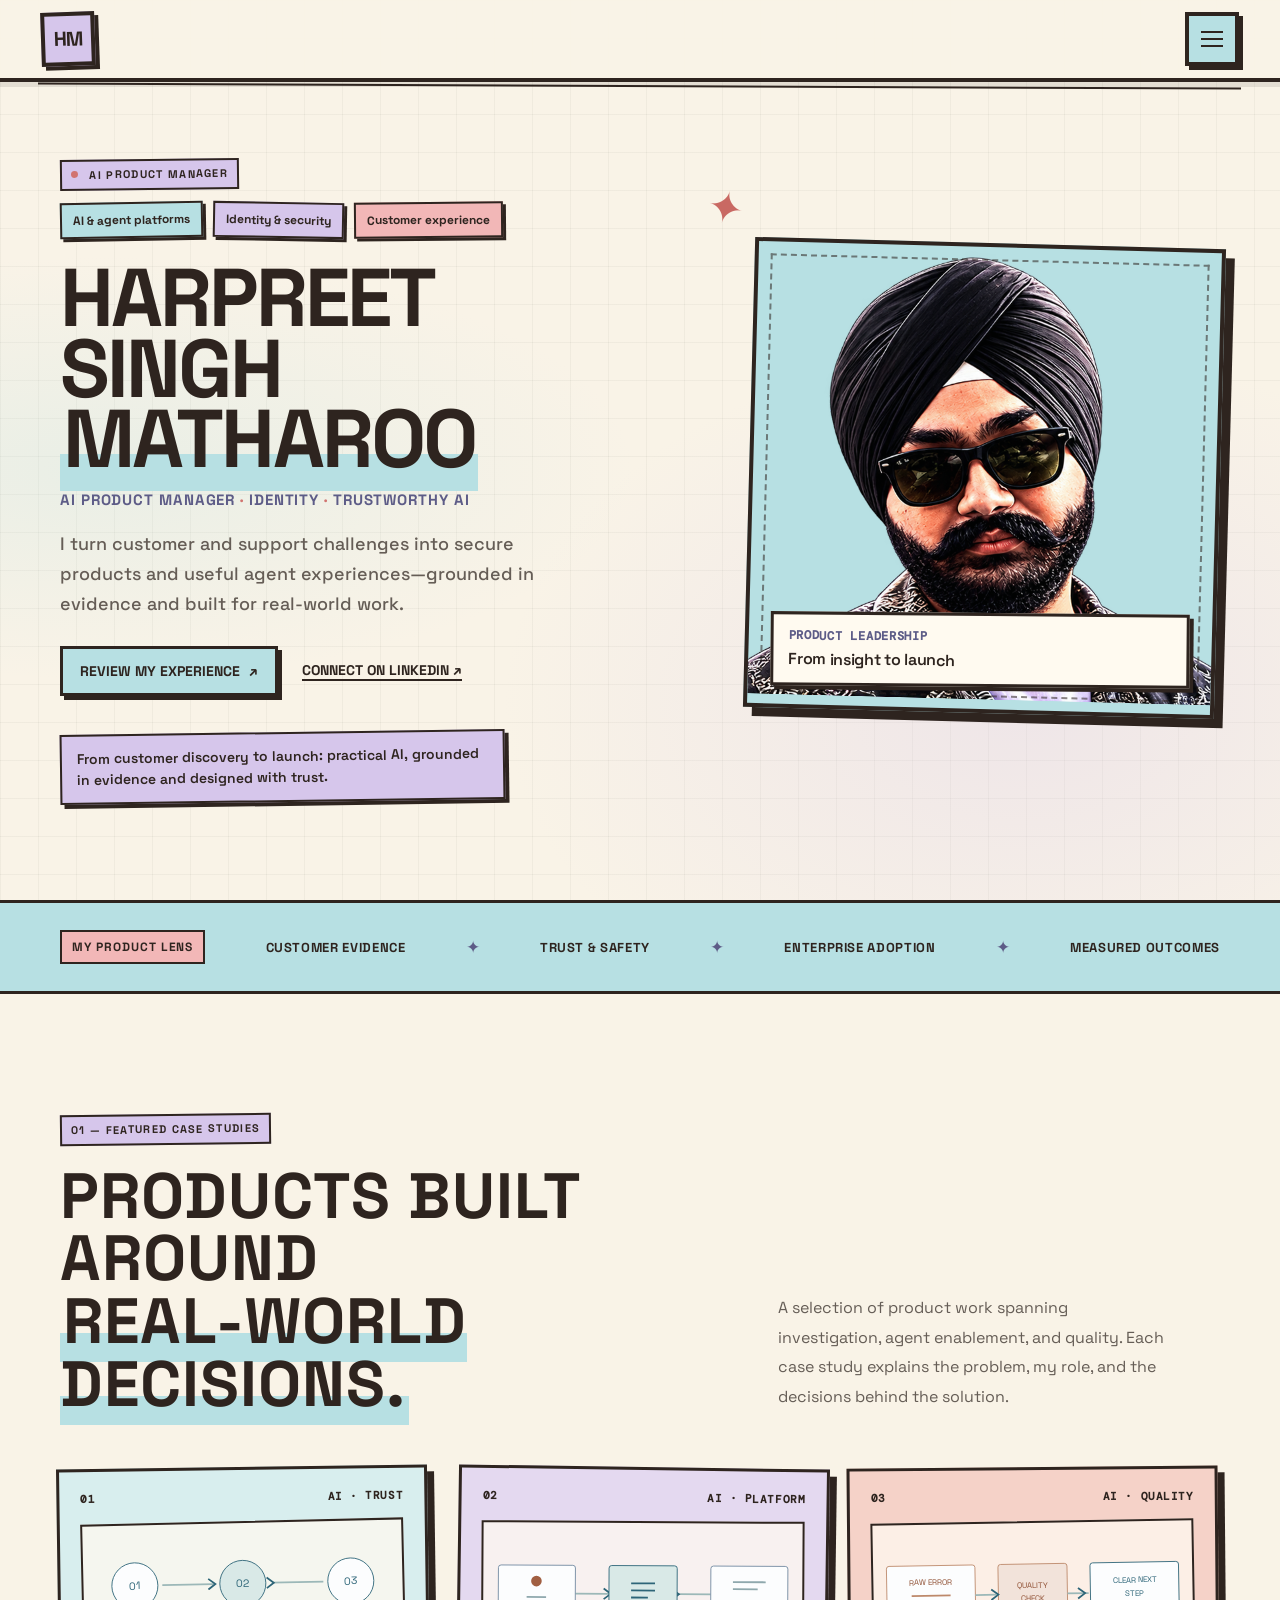
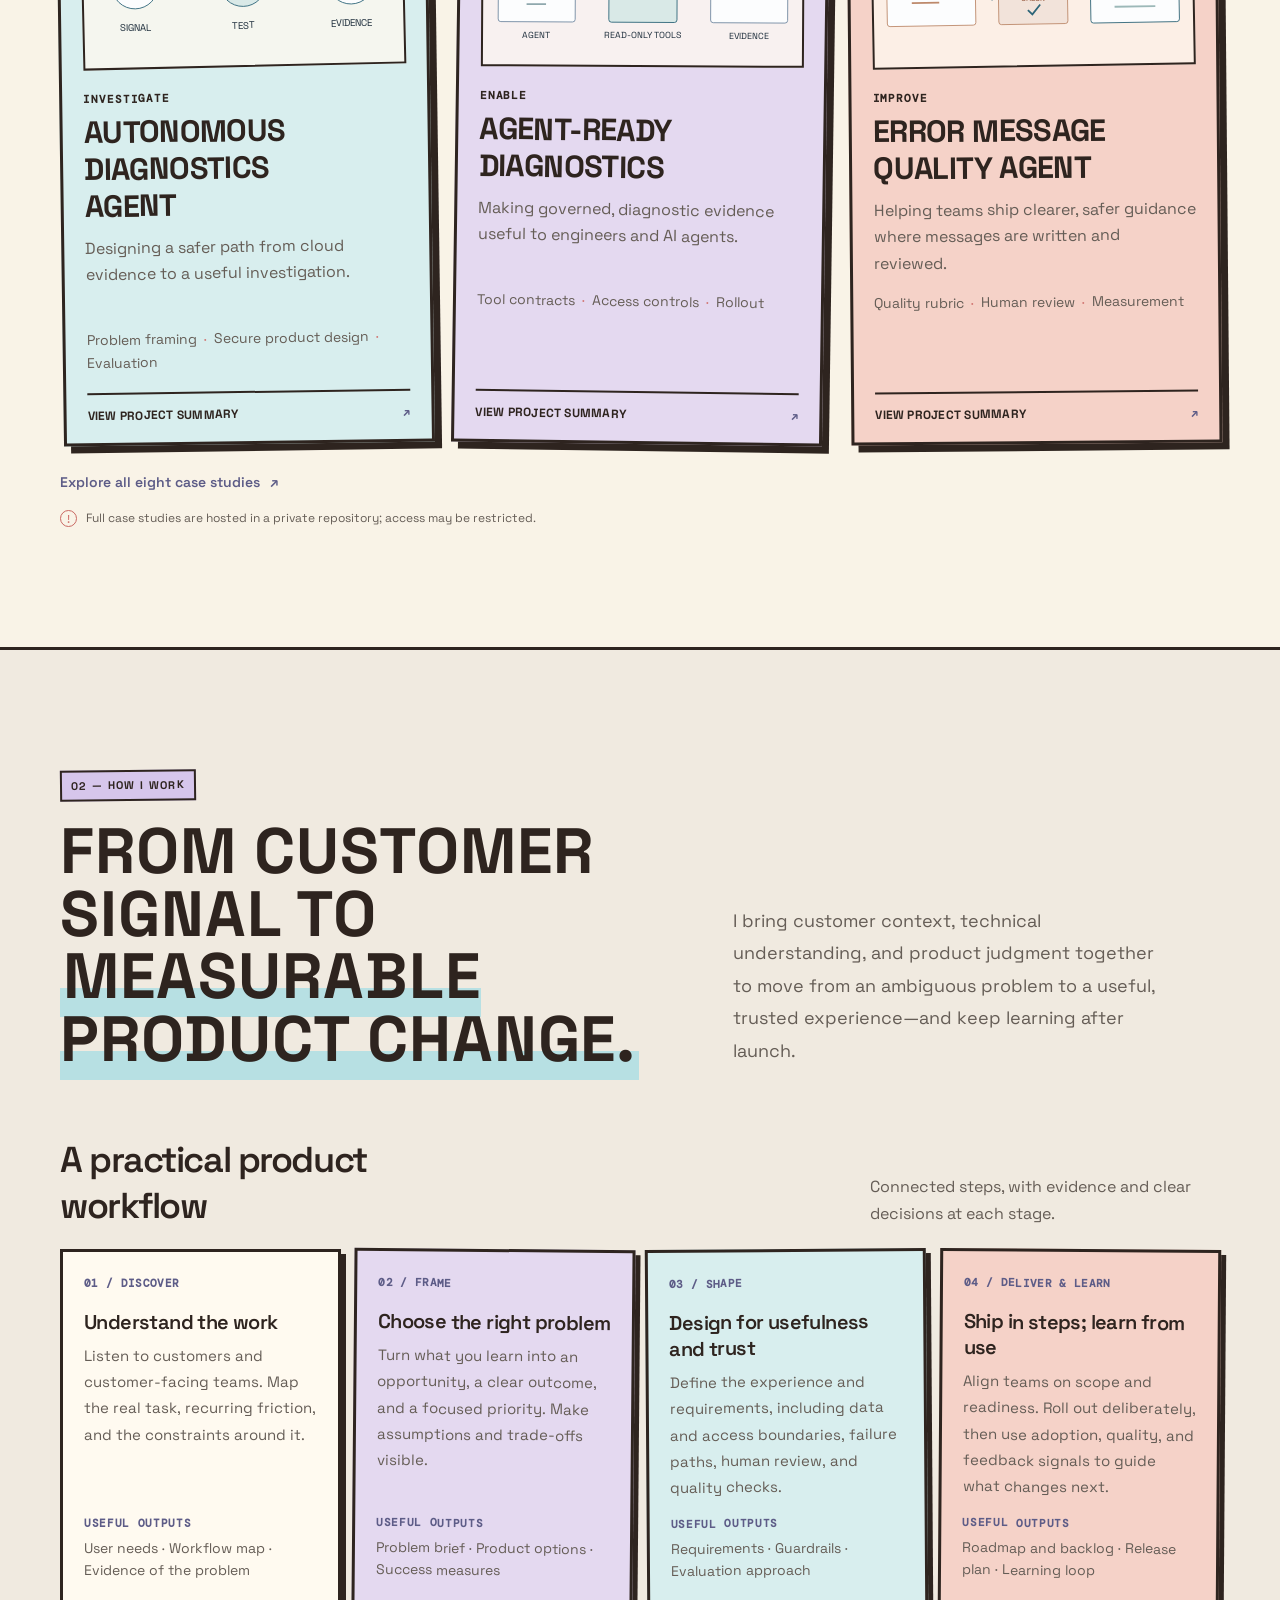
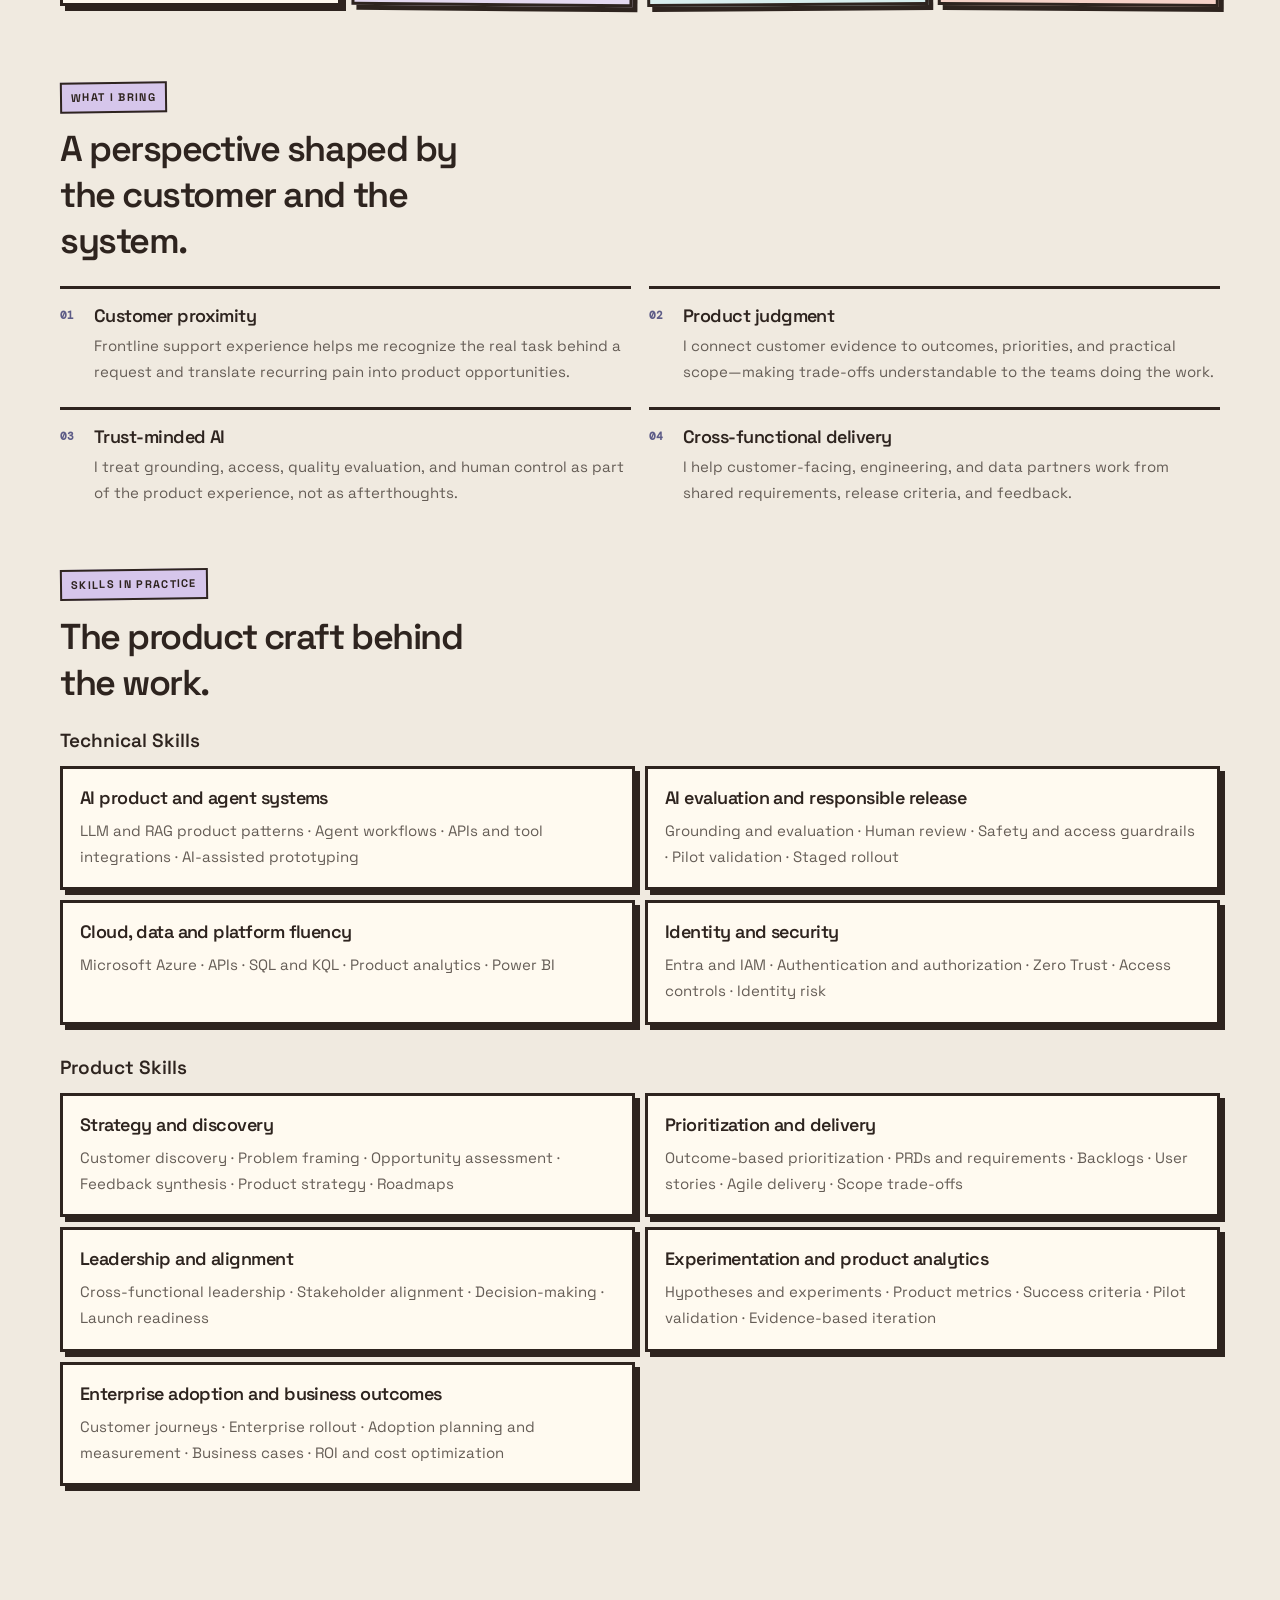
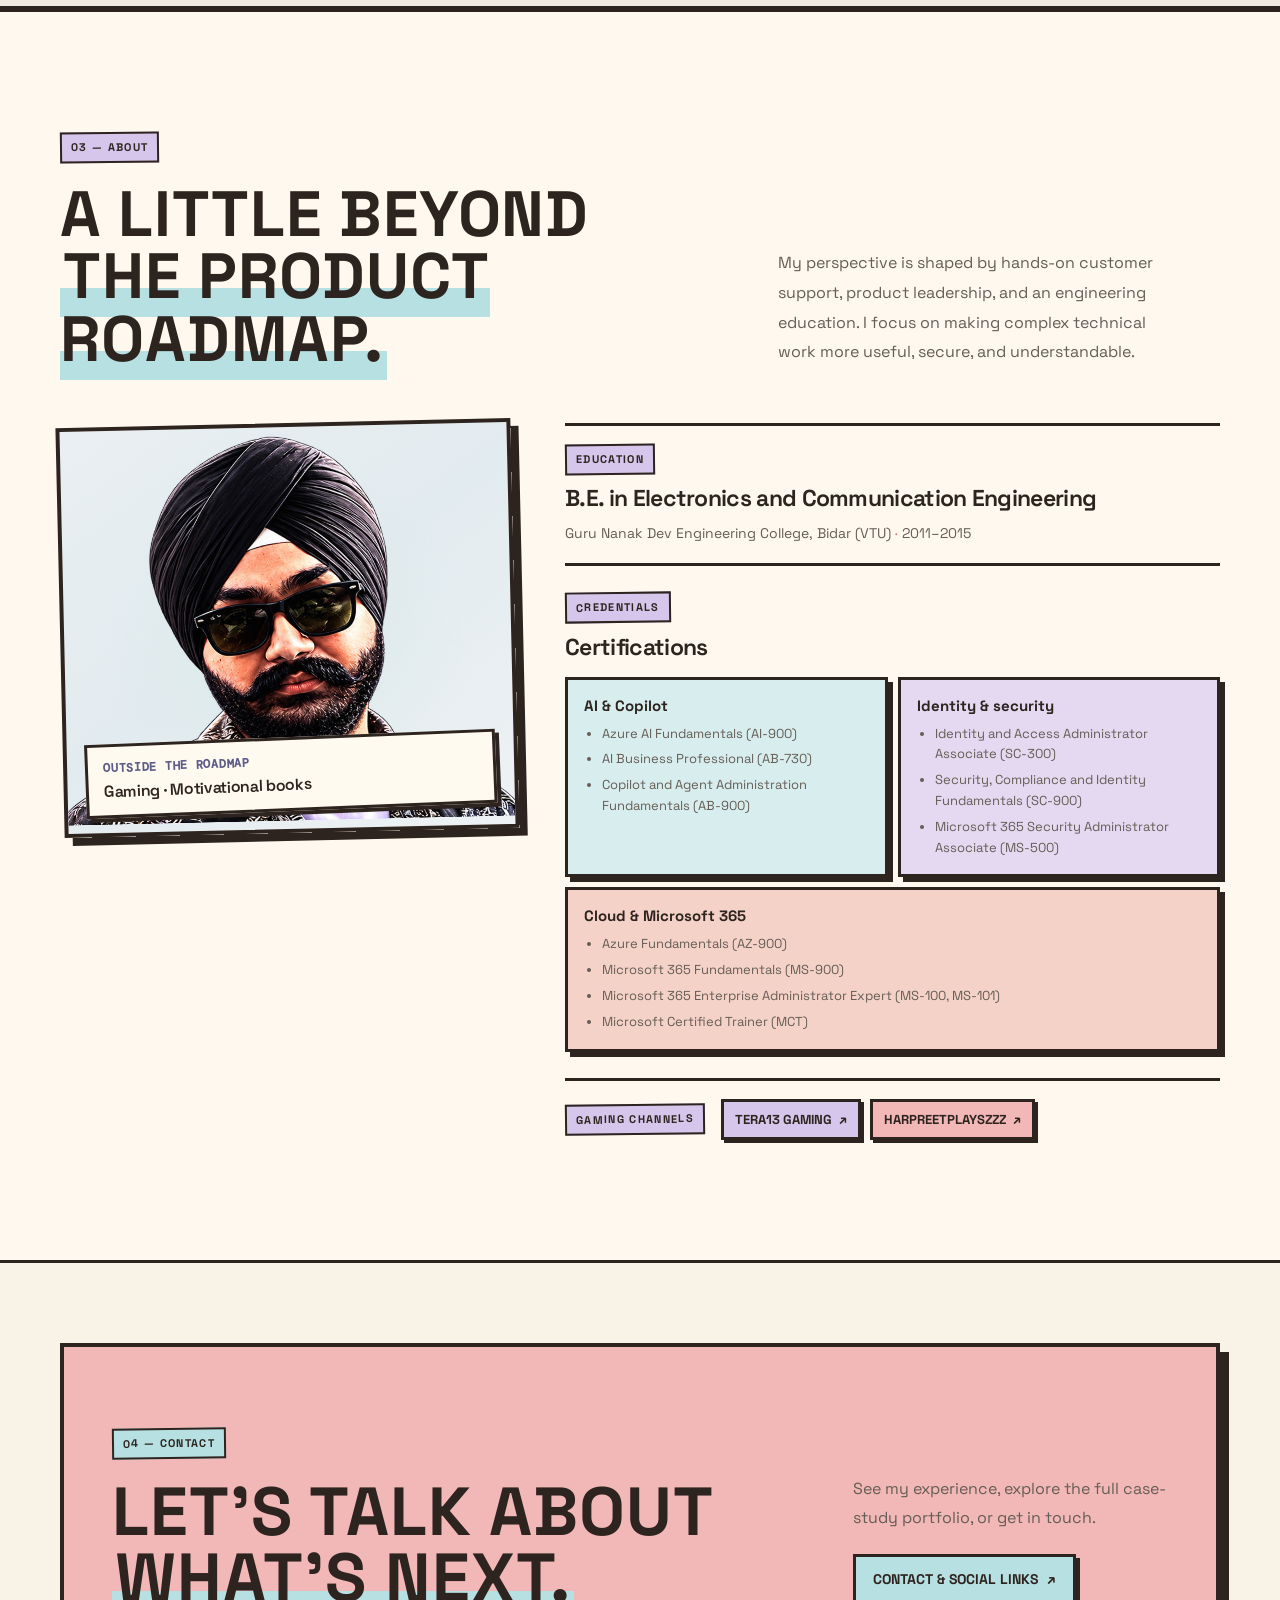
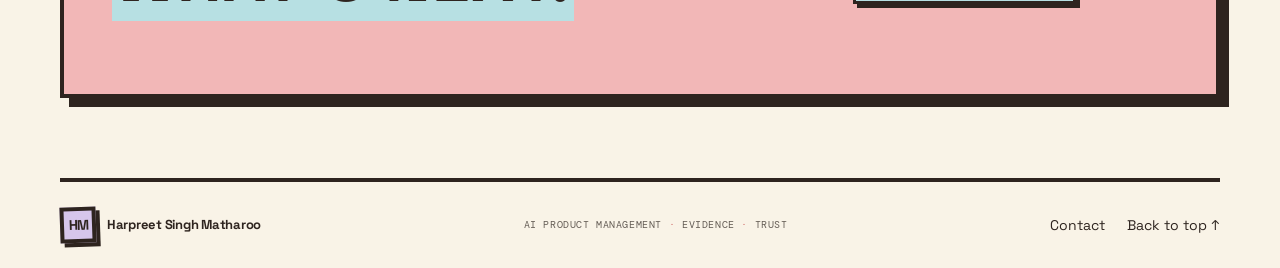
==== index.html @ 692ffd93 "Refresh portfolio theme to match reference Co-authored-by: Copilot <223556219+Copilot@users.noreply." ====
<!doctype html>
<html lang="en">
  <head>
    <meta charset="utf-8">
    <meta name="viewport" content="width=device-width, initial-scale=1">
    <meta
      name="description"
      content="Harpreet Singh Matharoo is an AI Product Manager focused on customer experience, cloud support, identity, and secure AI products."
    >
    <meta name="theme-color" content="#f9f3e7">
    <title>Harpreet Singh Matharoo — AI Product Manager</title>
    <link rel="stylesheet" href="styles.css">
  </head>
  <body>
    <a class="skip-link" href="#main">Skip to content</a>

    <header class="site-header">
      <a class="wordmark" href="index.html" aria-label="Harpreet Singh Matharoo, home">
        <span class="wordmark-mark" aria-hidden="true">HM</span>
        <span>Harpreet Singh Matharoo</span>
      </a>
      <nav class="site-nav" aria-label="Main navigation">
        <details class="nav-menu">
          <summary aria-label="Toggle main navigation">
            <span class="menu-icon" aria-hidden="true"><span></span><span></span><span></span></span>
          </summary>
          <div class="nav-panel">
            <a href="index.html" aria-current="page">Home</a>
            <a href="#about">About</a>
            <a href="experience.html">Experience</a>
            <a href="case-studies.html">Case studies</a>
            <a href="contact.html">Contact</a>
          </div>
        </details>
      </nav>
    </header>

    <main id="main">
      <section class="hero page-wrap" id="top" aria-labelledby="hero-title">
        <div class="hero-copy">
          <p class="eyebrow"><span class="status-dot" aria-hidden="true"></span> AI PRODUCT MANAGER</p>
          <div class="hero-badges" aria-label="Product focus">
            <span>AI &amp; agent platforms</span>
            <span>Identity &amp; security</span>
            <span>Customer experience</span>
          </div>
          <h1 id="hero-title"><span>Harpreet</span><span>Singh</span><em>Matharoo</em></h1>
          <p class="hero-role">AI Product Manager <span>·</span> Identity <span>·</span> Trustworthy AI</p>
          <p class="hero-summary">
            I turn customer and support challenges into secure products and useful
            agent experiences—grounded in evidence and built for real-world work.
          </p>
          <div class="hero-actions">
            <a class="button button-dark" href="experience.html">Review my experience <span aria-hidden="true">↗</span></a>
            <a
              class="text-link"
              href="https://www.linkedin.com/in/harpreetsmatharoo/"
              target="_blank"
              rel="noopener noreferrer"
            >Connect on LinkedIn <span aria-hidden="true">↗</span></a>
          </div>
          <div class="hero-note">
            <span class="note-rule" aria-hidden="true"></span>
            <p>From customer discovery to launch: practical AI, grounded in evidence and designed with trust.</p>
          </div>
        </div>

        <div class="hero-portrait">
          <img src="assets/harpreet-portrait.png" alt="Illustrated portrait of Harpreet Singh Matharoo">
          <div class="portrait-caption">
            <span>PRODUCT LEADERSHIP</span>
            <strong>From insight to launch</strong>
          </div>
        </div>
      </section>

      <section class="signal-strip" aria-label="Professional focus">
        <div class="page-wrap signal-inner">
          <span>MY PRODUCT LENS</span>
          <p>Customer evidence</p>
          <i aria-hidden="true"></i>
          <p>Trust &amp; safety</p>
          <i aria-hidden="true"></i>
          <p>Enterprise adoption</p>
          <i aria-hidden="true"></i>
          <p>Measured outcomes</p>
        </div>
      </section>

      <section class="work-section page-wrap section-pad" id="work" aria-labelledby="work-title">
        <div class="section-heading">
          <div>
            <p class="eyebrow">01 — FEATURED CASE STUDIES</p>
            <h2 id="work-title">Products built around<br><em>real-world decisions.</em></h2>
          </div>
          <p class="section-intro">
            A selection of product work spanning investigation, agent enablement,
            and quality. Each case study explains the problem, my role, and the
            decisions behind the solution.
          </p>
        </div>

        <div class="work-grid">
          <article class="work-card card-teal">
            <div class="card-topline"><span>01</span><span>AI · TRUST</span></div>
            <div class="card-graphic" aria-hidden="true">
              <svg class="case-diagram" viewBox="0 0 360 138" focusable="false">
                <path d="M89 57H147M213 57H271" fill="none" stroke="#9cb8b8" stroke-width="2"></path>
                <path d="m141 51 8 6-8 6m66-12 8 6-8 6" fill="none" stroke="#2d6578" stroke-width="2"></path>
                <circle cx="58" cy="57" r="26" fill="#fcfdfe" stroke="#2d6578"></circle>
                <circle cx="180" cy="57" r="26" fill="#d9e9e7" stroke="#2d6578"></circle>
                <circle cx="302" cy="57" r="26" fill="#fcfdfe" stroke="#2d6578"></circle>
                <text x="58" y="61" fill="#2d6578" font-size="12" text-anchor="middle">01</text>
                <text x="180" y="61" fill="#2d6578" font-size="12" text-anchor="middle">02</text>
                <text x="302" y="61" fill="#2d6578" font-size="12" text-anchor="middle">03</text>
                <text x="58" y="108" fill="#1d2d3b" font-size="11" text-anchor="middle">SIGNAL</text>
                <text x="180" y="108" fill="#1d2d3b" font-size="11" text-anchor="middle">TEST</text>
                <text x="302" y="108" fill="#1d2d3b" font-size="11" text-anchor="middle">EVIDENCE</text>
              </svg>
            </div>
            <p class="card-kicker">INVESTIGATE</p>
            <h3>Autonomous Diagnostics Agent</h3>
            <p class="card-description">Designing a safer path from cloud evidence to a useful investigation.</p>
            <p class="card-meta">Problem framing <b>·</b> Secure product design <b>·</b> Evaluation</p>
            <a class="card-foot" href="case-studies.html#autonomous-diagnostics-agent">View project summary <span aria-hidden="true">↗</span></a>
          </article>

          <article class="work-card card-blue">
            <div class="card-topline"><span>02</span><span>AI · PLATFORM</span></div>
            <div class="card-graphic" aria-hidden="true">
              <svg class="case-diagram" viewBox="0 0 360 138" focusable="false">
                <path d="M104 69h38m77 0h38" fill="none" stroke="#9cb8b8" stroke-width="2"></path>
                <path d="m136 63 8 6-8 6m77-12 8 6-8 6" fill="none" stroke="#2d6578" stroke-width="2"></path>
                <rect x="17" y="37" width="87" height="64" rx="3" fill="#fcfdfe" stroke="#7189a1"></rect>
                <rect x="142" y="37" width="77" height="64" rx="3" fill="#d9e9e7" stroke="#2d6578"></rect>
                <rect x="257" y="37" width="87" height="64" rx="3" fill="#fcfdfe" stroke="#7189a1"></rect>
                <circle cx="60" cy="55" r="6" fill="#a15f42"></circle>
                <path d="M49 73h22m-22 8h22" stroke="#8fa8ad" stroke-width="2"></path>
                <path d="M167 57h27m-27 8h27m-27 8h19" stroke="#2d6578" stroke-width="2"></path>
                <path d="M282 55h37m-37 8h28" stroke="#8fa8ad" stroke-width="2"></path>
                <text x="60" y="119" fill="#1d2d3b" font-size="10" text-anchor="middle">AGENT</text>
                <text x="180" y="119" fill="#1d2d3b" font-size="10" text-anchor="middle">READ-ONLY TOOLS</text>
                <text x="300" y="119" fill="#1d2d3b" font-size="10" text-anchor="middle">EVIDENCE</text>
              </svg>
            </div>
            <p class="card-kicker">ENABLE</p>
            <h3>Agent-Ready Diagnostics</h3>
            <p class="card-description">Making governed, diagnostic evidence useful to engineers and AI agents.</p>
            <p class="card-meta">Tool contracts <b>·</b> Access controls <b>·</b> Rollout</p>
            <a class="card-foot" href="case-studies.html#agent-ready-diagnostics">View project summary <span aria-hidden="true">↗</span></a>
          </article>

          <article class="work-card card-coral">
            <div class="card-topline"><span>03</span><span>AI · QUALITY</span></div>
            <div class="card-graphic" aria-hidden="true">
              <svg class="case-diagram" viewBox="0 0 360 138" focusable="false">
                <rect x="15" y="35" width="100" height="68" rx="3" fill="#fcfdfe" stroke="#bd896b"></rect>
                <rect x="141" y="35" width="78" height="68" rx="3" fill="#f2e3da" stroke="#bd896b"></rect>
                <rect x="245" y="35" width="100" height="68" rx="3" fill="#fcfdfe" stroke="#2d6578"></rect>
                <path d="M115 69h24m80 0h24" fill="none" stroke="#9cb8b8" stroke-width="2"></path>
                <path d="m133 63 8 6-8 6m98-12 8 6-8 6" fill="none" stroke="#2d6578" stroke-width="2"></path>
                <text x="65" y="57" fill="#905135" font-size="9" text-anchor="middle">RAW ERROR</text>
                <path d="M43 69h44m-44 8h31" stroke="#bd896b" stroke-width="2"></path>
                <text x="180" y="62" fill="#905135" font-size="9" text-anchor="middle">QUALITY</text>
                <text x="180" y="77" fill="#905135" font-size="9" text-anchor="middle">CHECK</text>
                <path d="m174 87 5 5 9-11" fill="none" stroke="#2d6578" stroke-width="2"></path>
                <text x="295" y="58" fill="#2d6578" font-size="9" text-anchor="middle">CLEAR NEXT</text>
                <text x="295" y="73" fill="#2d6578" font-size="9" text-anchor="middle">STEP</text>
                <path d="M272 85h46" stroke="#9cb8b8" stroke-width="2"></path>
              </svg>
            </div>
            <p class="card-kicker">IMPROVE</p>
            <h3>Error Message Quality Agent</h3>
            <p class="card-description">Helping teams ship clearer, safer guidance where messages are written and reviewed.</p>
            <p class="card-meta">Quality rubric <b>·</b> Human review <b>·</b> Measurement</p>
            <a class="card-foot" href="case-studies.html#error-message-quality-agent">View project summary <span aria-hidden="true">↗</span></a>
          </article>
        </div>
        <a
          class="all-work-link"
          href="case-studies.html"
        >Explore all eight case studies <span aria-hidden="true">↗</span></a>
        <p class="draft-note"><span aria-hidden="true">!</span> Full case studies are hosted in a private repository; access may be restricted.</p>
      </section>

      <section class="approach-section" id="approach" aria-labelledby="approach-title">
        <div class="page-wrap approach-content section-pad">
          <div class="approach-intro">
            <div class="approach-heading">
              <p class="eyebrow">02 — HOW I WORK</p>
              <h2 id="approach-title">From customer signal to <em>measurable product change.</em></h2>
            </div>
            <p class="approach-lede">
              I bring customer context, technical understanding, and product judgment together
              to move from an ambiguous problem to a useful, trusted experience—and keep
              learning after launch.
            </p>
          </div>

          <section class="workflow-block" aria-labelledby="workflow-title">
            <div class="approach-subhead">
              <h3 id="workflow-title">A practical product workflow</h3>
              <p>Connected steps, with evidence and clear decisions at each stage.</p>
            </div>
            <div class="workflow-grid">
              <article class="workflow-card">
                <span class="workflow-number">01 / DISCOVER</span>
                <h4>Understand the work</h4>
                <p>Listen to customers and customer-facing teams. Map the real task, recurring friction, and the constraints around it.</p>
                <p class="workflow-output"><strong>Useful outputs</strong> User needs · Workflow map · Evidence of the problem</p>
              </article>
              <article class="workflow-card">
                <span class="workflow-number">02 / FRAME</span>
                <h4>Choose the right problem</h4>
                <p>Turn what you learn into an opportunity, a clear outcome, and a focused priority. Make assumptions and trade-offs visible.</p>
                <p class="workflow-output"><strong>Useful outputs</strong> Problem brief · Product options · Success measures</p>
              </article>
              <article class="workflow-card">
                <span class="workflow-number">03 / SHAPE</span>
                <h4>Design for usefulness and trust</h4>
                <p>Define the experience and requirements, including data and access boundaries, failure paths, human review, and quality checks.</p>
                <p class="workflow-output"><strong>Useful outputs</strong> Requirements · Guardrails · Evaluation approach</p>
              </article>
              <article class="workflow-card">
                <span class="workflow-number">04 / DELIVER &amp; LEARN</span>
                <h4>Ship in steps; learn from use</h4>
                <p>Align teams on scope and readiness. Roll out deliberately, then use adoption, quality, and feedback signals to guide what changes next.</p>
                <p class="workflow-output"><strong>Useful outputs</strong> Roadmap and backlog · Release plan · Learning loop</p>
              </article>
            </div>
          </section>

          <div class="approach-details">
            <section class="bring-panel" aria-labelledby="bring-title">
              <div class="approach-subhead">
                <p class="eyebrow">WHAT I BRING</p>
                <h3 id="bring-title">A perspective shaped by the customer and the system.</h3>
              </div>
              <div class="bring-list">
                <article class="bring-item">
                  <span class="bring-mark" aria-hidden="true">01</span>
                  <div>
                    <h4>Customer proximity</h4>
                    <p>Frontline support experience helps me recognize the real task behind a request and translate recurring pain into product opportunities.</p>
                  </div>
                </article>
                <article class="bring-item">
                  <span class="bring-mark" aria-hidden="true">02</span>
                  <div>
                    <h4>Product judgment</h4>
                    <p>I connect customer evidence to outcomes, priorities, and practical scope—making trade-offs understandable to the teams doing the work.</p>
                  </div>
                </article>
                <article class="bring-item">
                  <span class="bring-mark" aria-hidden="true">03</span>
                  <div>
                    <h4>Trust-minded AI</h4>
                    <p>I treat grounding, access, quality evaluation, and human control as part of the product experience, not as afterthoughts.</p>
                  </div>
                </article>
                <article class="bring-item">
                  <span class="bring-mark" aria-hidden="true">04</span>
                  <div>
                    <h4>Cross-functional delivery</h4>
                    <p>I help customer-facing, engineering, and data partners work from shared requirements, release criteria, and feedback.</p>
                  </div>
                </article>
              </div>
            </section>

            <section class="skills-panel" aria-labelledby="skills-title">
              <div class="approach-subhead">
                <p class="eyebrow">SKILLS IN PRACTICE</p>
                <h3 id="skills-title">The product craft behind the work.</h3>
              </div>
              <section class="skills-category" aria-labelledby="technical-skills-title">
                <h4 class="skills-category-title" id="technical-skills-title">Technical Skills</h4>
                <div class="skills-grid">
                  <article class="skill-group">
                    <h5>AI product and agent systems</h5>
                    <p>LLM and RAG product patterns · Agent workflows · APIs and tool integrations · AI-assisted prototyping</p>
                  </article>
                  <article class="skill-group">
                    <h5>AI evaluation and responsible release</h5>
                    <p>Grounding and evaluation · Human review · Safety and access guardrails · Pilot validation · Staged rollout</p>
                  </article>
                  <article class="skill-group">
                    <h5>Cloud, data and platform fluency</h5>
                    <p>Microsoft Azure · APIs · SQL and KQL · Product analytics · Power BI</p>
                  </article>
                  <article class="skill-group">
                    <h5>Identity and security</h5>
                    <p>Entra and IAM · Authentication and authorization · Zero Trust · Access controls · Identity risk</p>
                  </article>
                </div>
              </section>
              <section class="skills-category" aria-labelledby="product-skills-title">
                <h4 class="skills-category-title" id="product-skills-title">Product Skills</h4>
                <div class="skills-grid">
                  <article class="skill-group">
                    <h5>Strategy and discovery</h5>
                    <p>Customer discovery · Problem framing · Opportunity assessment · Feedback synthesis · Product strategy · Roadmaps</p>
                  </article>
                  <article class="skill-group">
                    <h5>Prioritization and delivery</h5>
                    <p>Outcome-based prioritization · PRDs and requirements · Backlogs · User stories · Agile delivery · Scope trade-offs</p>
                  </article>
                  <article class="skill-group">
                    <h5>Leadership and alignment</h5>
                    <p>Cross-functional leadership · Stakeholder alignment · Decision-making · Launch readiness</p>
                  </article>
                  <article class="skill-group">
                    <h5>Experimentation and product analytics</h5>
                    <p>Hypotheses and experiments · Product metrics · Success criteria · Pilot validation · Evidence-based iteration</p>
                  </article>
                  <article class="skill-group">
                    <h5>Enterprise adoption and business outcomes</h5>
                    <p>Customer journeys · Enterprise rollout · Adoption planning and measurement · Business cases · ROI and cost optimization</p>
                  </article>
                </div>
              </section>
            </section>
          </div>
        </div>
      </section>

      <section class="about-section" id="about" aria-labelledby="about-title">
        <div class="page-wrap section-pad">
          <div class="section-heading">
            <div>
              <p class="eyebrow">03 — ABOUT</p>
              <h2 id="about-title">A little beyond<br><em>the product roadmap.</em></h2>
            </div>
            <p class="section-intro">
              My perspective is shaped by hands-on customer support, product leadership,
              and an engineering education. I focus on making complex technical work more
              useful, secure, and understandable.
            </p>
          </div>

          <div class="about-grid">
            <div class="about-portrait-frame">
              <img src="assets/harpreet-portrait.png" alt="Illustrated portrait of Harpreet Singh Matharoo">
              <div class="about-portrait-caption">
                <span>OUTSIDE THE ROADMAP</span>
                <strong>Gaming · Motivational books</strong>
              </div>
            </div>

            <div class="about-details">
              <section class="about-education" aria-labelledby="education-title">
                <p class="eyebrow">EDUCATION</p>
                <h3 id="education-title">B.E. in Electronics and Communication Engineering</h3>
                <p>Guru Nanak Dev Engineering College, Bidar (VTU) <span>·</span> 2011–2015</p>
              </section>

              <section class="about-certifications" aria-labelledby="certifications-title">
                <div class="about-subhead">
                  <p class="eyebrow">CREDENTIALS</p>
                  <h3 id="certifications-title">Certifications</h3>
                </div>
                <div class="credential-grid">
                  <div class="credential-group">
                    <h4>AI &amp; Copilot</h4>
                    <ul>
                      <li>Azure AI Fundamentals (AI-900)</li>
                      <li>AI Business Professional (AB-730)</li>
                      <li>Copilot and Agent Administration Fundamentals (AB-900)</li>
                    </ul>
                  </div>
                  <div class="credential-group">
                    <h4>Identity &amp; security</h4>
                    <ul>
                      <li>Identity and Access Administrator Associate (SC-300)</li>
                      <li>Security, Compliance and Identity Fundamentals (SC-900)</li>
                      <li>Microsoft 365 Security Administrator Associate (MS-500)</li>
                    </ul>
                  </div>
                  <div class="credential-group">
                    <h4>Cloud &amp; Microsoft 365</h4>
                    <ul>
                      <li>Azure Fundamentals (AZ-900)</li>
                      <li>Microsoft 365 Fundamentals (MS-900)</li>
                      <li>Microsoft 365 Enterprise Administrator Expert (MS-100, MS-101)</li>
                      <li>Microsoft Certified Trainer (MCT)</li>
                    </ul>
                  </div>
                </div>
              </section>

              <div class="about-channels">
                <p class="eyebrow">GAMING CHANNELS</p>
                <div>
                  <a href="https://www.youtube.com/@Tera13Gaming" target="_blank" rel="noopener noreferrer">Tera13 Gaming <span aria-hidden="true">↗</span></a>
                  <a href="https://www.youtube.com/@HarpreetPlayszZz" target="_blank" rel="noopener noreferrer">HarpreetPlayszZz <span aria-hidden="true">↗</span></a>
                </div>
              </div>
            </div>
          </div>
        </div>
      </section>

      <section class="contact-section page-wrap" id="contact" aria-labelledby="contact-title">
        <div>
          <p class="eyebrow">04 — CONTACT</p>
          <h2 id="contact-title">Let’s talk about<br><em>what’s next.</em></h2>
        </div>
        <div class="contact-action">
          <p>See my experience, explore the full case-study portfolio, or get in touch.</p>
          <a class="button button-light" href="contact.html">Contact &amp; social links <span aria-hidden="true">↗</span></a>
        </div>
      </section>
    </main>

    <footer class="site-footer page-wrap">
      <a class="wordmark footer-wordmark" href="index.html"><span class="wordmark-mark" aria-hidden="true">HM</span><span>Harpreet Singh Matharoo</span></a>
      <span>AI PRODUCT MANAGEMENT <b>·</b> EVIDENCE <b>·</b> TRUST</span>
      <div class="footer-links">
        <a href="contact.html">Contact</a>
        <a href="#top">Back to top ↑</a>
      </div>
    </footer>
  </body>
</html>
---- styles.css ----
@import url('https://fonts.googleapis.com/css2?family=DM+Mono:wght@400;500&family=DM+Sans:wght@400;500;600;700&family=Manrope:wght@400;500;600;700;800&family=Space+Grotesk:wght@400;500;600;700&display=swap');

:root {
  color-scheme: light;
  --paper: #f9f3e7;
  --surface: #fffaf0;
  --surface-soft: #efe8de;
  --ink: #2e241f;
  --muted: #655d56;
  --teal: #b7e0e3;
  --blue: #d6c6eb;
  --coral: #f2b7b7;
  --line: #c5b8a6;
  --line-soft: #e0d7ca;
  --line-strong: #2e241f;
  --accent: #5d5c87;
  --accent-strong: #2e241f;
  --accent-warm: #d17470;
  --accent-warm-soft: #f6d2c8;
  --teal-strong: #4e99a5;
  --blue-strong: #816ba6;
  --coral-strong: #c96963;
  --mono: "DM Mono", "Courier New", monospace;
  --sans: "Space Grotesk", "DM Sans", "Segoe UI", sans-serif;
  --display: "Space Grotesk", "Segoe UI", sans-serif;
}

* {
  box-sizing: border-box;
}

html {
  scroll-behavior: smooth;
}

body {
  margin: 0;
  background: var(--paper);
  color: var(--ink);
  font-family: var(--sans);
  -webkit-font-smoothing: antialiased;
}

a {
  color: inherit;
}

a:focus-visible {
  outline: 3px solid var(--accent-warm);
  outline-offset: 4px;
}

.page-wrap {
  width: min(1160px, calc(100% - 64px));
  margin-inline: auto;
}

.skip-link {
  position: absolute;
  z-index: 5;
  top: 12px;
  left: 12px;
  padding: 10px 14px;
  transform: translateY(-160%);
  background: var(--ink);
  color: white;
}

.skip-link:focus {
  transform: translateY(0);
}

.site-header {
  width: min(1320px, calc(100% - 64px));
  height: 82px;
  margin: 0 auto;
  display: flex;
  align-items: center;
  justify-content: space-between;
  border-bottom: 1px solid var(--line);
}

.wordmark {
  display: inline-flex;
  gap: 11px;
  align-items: center;
  color: var(--ink);
  font-size: 15px;
  font-weight: 700;
  text-decoration: none;
  letter-spacing: -0.02em;
}

.wordmark-mark {
  width: 31px;
  height: 31px;
  display: grid;
  place-items: center;
  border: 1px solid var(--ink);
  border-radius: 50%;
  font-family: var(--display);
  font-size: 12px;
  font-weight: 800;
  letter-spacing: -0.08em;
}

.site-nav {
  display: flex;
  align-items: center;
  gap: 34px;
}

.site-nav a,
.footer-links a {
  font-size: 14px;
  text-decoration: none;
}

.site-nav a:hover,
.footer-links a:hover,
.text-link:hover {
  color: var(--accent);
}

.site-nav a[aria-current="page"] {
  color: var(--accent);
  font-weight: 700;
}

.button span {
  padding-left: 9px;
}

.page-hero {
  min-height: 440px;
  display: grid;
  grid-template-columns: 1.3fr 0.7fr;
  align-items: end;
  gap: 56px;
  padding-top: 84px;
  padding-bottom: 68px;
}

.page-hero h1 {
  max-width: 720px;
  margin-bottom: 22px;
  font-size: clamp(58px, 5.8vw, 76px);
}

.page-lede {
  max-width: 620px;
  margin-bottom: 0;
  color: var(--muted);
  font-size: 18px;
  line-height: 1.8;
}

.page-actions {
  display: flex;
  flex-wrap: wrap;
  align-items: center;
  gap: 22px;
  margin-top: 28px;
}

.page-aside {
  max-width: 420px;
  justify-self: end;
  padding: 7px 0 4px 25px;
  border-left: 1px solid var(--line);
}

.page-aside .eyebrow {
  margin-bottom: 15px;
}

.page-aside p:not(.eyebrow) {
  margin-bottom: 13px;
  color: var(--muted);
  font-size: 14px;
  line-height: 1.75;
}

.page-aside p:last-child {
  margin-bottom: 0;
}

.page-aside p:not(.eyebrow) + p:not(.eyebrow) {
  padding-top: 12px;
  border-top: 1px solid var(--line-soft);
}

.hero {
  min-height: 625px;
  position: relative;
  display: grid;
  grid-template-columns: 1.1fr 0.9fr;
  align-items: center;
  gap: 35px;
  padding-top: 40px;
  padding-bottom: 75px;
}

.hero-copy {
  max-width: 610px;
  padding-top: 5px;
}

.eyebrow {
  margin: 0 0 23px;
  color: var(--accent);
  font-family: var(--mono);
  font-size: 15px;
  line-height: 1.5;
  letter-spacing: 0.04em;
}

.status-dot {
  width: 7px;
  height: 7px;
  display: inline-block;
  margin-right: 7px;
  border-radius: 50%;
  background: var(--accent-warm);
  vertical-align: 1px;
}

.hero-badges {
  display: flex;
  flex-wrap: wrap;
  gap: 8px;
  margin: -7px 0 23px;
}

.hero-badges span {
  padding: 7px 11px;
  border: 1px solid var(--line);
  border-radius: 999px;
  background: var(--surface);
  color: var(--accent-strong);
  font-size: 12px;
  font-weight: 600;
}

h1,
h2,
h3,
p {
  margin-top: 0;
}

h1,
h2 {
  font-family: var(--display);
  font-weight: 700;
  letter-spacing: -0.045em;
}

h1 {
  max-width: 600px;
  margin-bottom: 23px;
  font-size: clamp(64px, 5.8vw, 76px);
  line-height: 0.98;
}

h1 em,
h2 em {
  color: var(--accent);
  font-family: Georgia, "Times New Roman", serif;
  font-weight: 400;
}

.hero-summary {
  max-width: 475px;
  margin-bottom: 28px;
  color: var(--muted);
  font-size: 18px;
  line-height: 1.8;
}

.hero-actions {
  display: flex;
  flex-wrap: wrap;
  align-items: center;
  gap: 24px;
}

.button {
  min-height: 45px;
  display: inline-flex;
  align-items: center;
  justify-content: center;
  padding: 0 17px;
  border-radius: 3px;
  font-size: 14px;
  font-weight: 600;
  text-decoration: none;
  transition: transform 160ms ease, background 160ms ease;
}

.button:hover {
  transform: translateY(-2px);
}

.button-dark {
  background: var(--ink);
  color: #fff;
}

.button-dark:hover {
  background: var(--accent-strong);
}

.text-link {
  font-size: 14px;
  font-weight: 600;
  text-decoration: none;
}

.hero-note {
  max-width: 415px;
  display: flex;
  gap: 13px;
  align-items: flex-start;
  margin-top: 67px;
}

.note-rule {
  width: 25px;
  height: 1px;
  flex: 0 0 auto;
  margin-top: 9px;
  background: var(--accent-warm);
}

.hero-note p {
  margin: 0;
  color: var(--muted);
  font-family: Georgia, "Times New Roman", serif;
  font-size: 16px;
  font-style: italic;
  line-height: 1.65;
}

.hero-portrait {
  min-height: 430px;
  position: relative;
  overflow: hidden;
  isolation: isolate;
  border: 1px solid var(--line);
  border-radius: 50% 50% 4px 4px;
  background:
    radial-gradient(ellipse at 50% 55%, rgba(217, 233, 231, 0.72), rgba(243, 246, 248, 0) 58%),
    linear-gradient(145deg, #e9eff2, #e2ebef 48%, #eef2f4);
}

.hero-portrait::before {
  position: absolute;
  z-index: 1;
  inset: 18px;
  border: 1px solid rgba(29, 45, 59, 0.12);
  border-radius: 50% 50% 2px 2px;
  content: "";
  pointer-events: none;
}

.hero-portrait img {
  width: 100%;
  height: 100%;
  position: absolute;
  inset: 0;
  object-fit: cover;
  object-position: center;
}

.portrait-caption,
.about-portrait-caption {
  position: absolute;
  z-index: 2;
  right: 22px;
  bottom: 22px;
  left: 22px;
  display: grid;
  gap: 5px;
  padding: 13px 15px;
  border: 1px solid rgba(29, 45, 59, 0.12);
  border-radius: 3px;
  background: rgba(252, 253, 254, 0.94);
}

.portrait-caption span,
.about-portrait-caption span {
  color: var(--muted);
  font-family: var(--mono);
  font-size: 12px;
  letter-spacing: 0.06em;
}

.portrait-caption strong,
.about-portrait-caption strong {
  color: var(--ink);
  font-family: var(--display);
  font-size: 17px;
  font-weight: 600;
  letter-spacing: -0.02em;
}

.signal-strip {
  border-block: 1px solid var(--line);
  background: rgba(226, 234, 238, 0.65);
}

.signal-inner {
  min-height: 82px;
  display: flex;
  align-items: center;
  justify-content: space-between;
  gap: 18px;
}

.signal-inner > span {
  color: var(--accent);
  font-family: var(--mono);
  font-size: 12px;
  letter-spacing: 0.08em;
}

.signal-inner p {
  margin: 0;
  color: var(--muted);
  font-size: 15px;
  font-weight: 500;
}

.signal-inner i {
  width: 4px;
  height: 4px;
  border-radius: 50%;
  background: var(--accent-warm);
}

.experience-section {
  background: var(--surface);
}

.experience-heading {
  margin-bottom: 42px;
}

.experience-list {
  border-top: 1px solid var(--line);
}

.experience-item {
  display: grid;
  grid-template-columns: 150px 1fr;
  gap: 35px;
  padding: 28px 0;
  border-bottom: 1px solid var(--line);
}

.experience-date {
  margin: 4px 0 0;
  color: var(--accent);
  font-family: var(--mono);
  font-size: 11px;
  line-height: 1.6;
  letter-spacing: 0.04em;
}

.experience-company {
  margin-bottom: 8px;
  color: var(--muted);
  font-family: var(--mono);
  font-size: 11px;
  line-height: 1.6;
  letter-spacing: 0.06em;
}

.experience-detail h3 {
  margin-bottom: 8px;
  font-family: var(--display);
  font-size: 26px;
  font-weight: 600;
  letter-spacing: -0.04em;
}

.experience-detail > p:last-of-type {
  max-width: 700px;
  margin-bottom: 0;
  color: var(--muted);
  font-size: 16px;
  line-height: 1.75;
}

.experience-tags {
  display: flex;
  flex-wrap: wrap;
  gap: 8px;
  margin-top: 15px;
}

.experience-tags span {
  padding: 6px 10px;
  border: 1px solid var(--line);
  border-radius: 999px;
  color: var(--muted);
  font-size: 12px;
}

.experience-resume,
.all-work-link,
.contact-resume {
  display: inline-flex;
  align-items: center;
  gap: 10px;
  color: var(--accent);
  font-size: 14px;
  font-weight: 600;
  text-decoration: none;
}

.experience-resume {
  margin-top: 24px;
}

.experience-resume:hover,
.all-work-link:hover,
.contact-resume:hover {
  color: var(--accent-strong);
  text-decoration: underline;
  text-underline-offset: 4px;
}

.section-pad {
  padding-top: 112px;
  padding-bottom: 112px;
}

.section-heading {
  display: grid;
  grid-template-columns: 1.2fr 0.8fr;
  align-items: end;
  gap: 70px;
  margin-bottom: 52px;
}

.section-heading .eyebrow,
.approach-heading .eyebrow,
.contact-section .eyebrow {
  margin-bottom: 20px;
}

h2 {
  margin-bottom: 0;
  font-size: clamp(50px, 5.8vw, 74px);
  line-height: 1.07;
}

.section-intro {
  max-width: 390px;
  margin-bottom: 4px;
  color: var(--muted);
  font-size: 16px;
  line-height: 1.85;
}

.work-grid {
  display: grid;
  grid-template-columns: repeat(3, 1fr);
  gap: 17px;
}

.work-card {
  min-height: 490px;
  display: flex;
  flex-direction: column;
  padding: 20px 21px 19px;
  border: 1px solid rgba(29, 45, 59, 0.11);
  border-radius: 4px;
  transition: transform 180ms ease, box-shadow 180ms ease;
}

.work-card:hover {
  transform: translateY(-4px);
  box-shadow: 0 16px 35px rgba(29, 45, 59, 0.08);
}

.card-teal {
  border-top: 4px solid var(--teal-strong);
  background: #f0f6f5;
}

.card-blue {
  border-top: 4px solid var(--blue-strong);
  background: #f1f4f8;
}

.card-coral {
  border-top: 4px solid var(--coral-strong);
  background: #f8f2ed;
}

.card-topline {
  display: flex;
  justify-content: space-between;
  color: var(--muted);
  font-family: var(--mono);
  font-size: 11px;
  letter-spacing: 0.05em;
}

.card-graphic {
  height: 146px;
  position: relative;
  display: grid;
  place-items: center;
  margin: 17px 0 23px;
  overflow: hidden;
  border-radius: 2px;
  background: rgba(255, 255, 255, 0.42);
}

.case-diagram {
  display: block;
  width: 100%;
  height: 100%;
}

.card-kicker {
  margin-bottom: 9px;
  color: var(--accent);
  font-family: var(--mono);
  font-size: 11px;
  letter-spacing: 0.08em;
}

.work-card h3 {
  max-width: 270px;
  margin-bottom: 10px;
  font-family: var(--display);
  font-size: clamp(26px, 2.5vw, 32px);
  font-weight: 600;
  line-height: 1.2;
  letter-spacing: -0.045em;
}

.card-description {
  min-height: 78px;
  margin-bottom: 15px;
  color: var(--muted);
  font-size: 16px;
  line-height: 1.65;
}

.card-meta {
  margin-bottom: 17px;
  color: var(--muted);
  font-size: 14px;
  line-height: 1.7;
}

.card-meta b {
  padding-inline: 3px;
  color: var(--accent-warm);
  font-weight: 400;
}

.card-foot {
  display: flex;
  justify-content: space-between;
  margin-top: auto;
  padding-top: 13px;
  border-top: 1px solid rgba(29, 45, 59, 0.14);
  color: var(--muted);
  font-family: var(--mono);
  color: var(--accent-strong);
  font-size: 12px;
  letter-spacing: 0.02em;
  text-decoration: none;
  transition: color 160ms ease;
}

.card-foot:hover {
  color: var(--accent);
}

.card-foot span {
  color: var(--accent);
  font-size: 12px;
}

.draft-note {
  display: flex;
  gap: 9px;
  align-items: center;
  margin: 18px 0 0;
  color: var(--muted);
  font-size: 12px;
}

.draft-note span {
  width: 17px;
  height: 17px;
  display: grid;
  place-items: center;
  border: 1px solid var(--coral-strong);
  border-radius: 50%;
  color: var(--accent-warm);
  font-family: var(--mono);
  font-size: 12px;
}

.all-work-link {
  margin-top: 28px;
}

.study-grid {
  display: grid;
  grid-template-columns: repeat(2, minmax(0, 1fr));
  gap: 18px;
}

.study-card {
  min-height: 340px;
  display: flex;
  flex-direction: column;
  padding: 24px;
  border: 1px solid rgba(29, 45, 59, 0.11);
  border-radius: 4px;
  background: var(--surface);
}

.study-card .card-topline {
  margin-bottom: 27px;
}

.study-card .card-kicker {
  margin-bottom: 10px;
}

.study-card h2 {
  margin-bottom: 13px;
  font-family: var(--display);
  font-size: clamp(28px, 3vw, 38px);
  font-weight: 600;
  line-height: 1.18;
  letter-spacing: -0.045em;
}

.study-card > p:not(.card-kicker) {
  margin-bottom: 14px;
  color: var(--muted);
  font-size: 16px;
  line-height: 1.75;
}

.study-card .study-focus {
  margin-top: auto;
  color: var(--muted);
  font-size: 14px;
}

.study-focus b {
  padding-inline: 3px;
  color: var(--accent-warm);
  font-weight: 400;
}

.study-card .card-foot {
  margin-top: 0;
}

.contact-method-grid {
  display: grid;
  grid-template-columns: repeat(2, minmax(0, 1fr));
  gap: 16px;
}

.contact-card {
  min-height: 200px;
  display: flex;
  flex-direction: column;
  align-items: flex-start;
  padding: 25px;
  border: 1px solid var(--line);
  border-radius: 4px;
  background: var(--surface);
  text-decoration: none;
  transition: transform 160ms ease, border-color 160ms ease, box-shadow 160ms ease;
}

.contact-card:hover {
  transform: translateY(-3px);
  border-color: var(--line-strong);
  box-shadow: 0 14px 30px rgba(29, 45, 59, 0.06);
}

.contact-card-label {
  margin-bottom: 24px;
  color: var(--accent);
  font-family: var(--mono);
  font-size: 11px;
  letter-spacing: 0.07em;
}

.contact-card-title {
  margin-bottom: 16px;
  font-family: var(--display);
  font-size: clamp(22px, 2.5vw, 29px);
  font-weight: 600;
  letter-spacing: -0.04em;
  overflow-wrap: anywhere;
}

.contact-card-action {
  display: flex;
  gap: 8px;
  align-items: center;
  margin-top: auto;
  color: var(--muted);
  font-size: 13px;
}

.contact-card-action span {
  color: var(--accent);
}

.approach-section {
  background: var(--surface-soft);
}

.approach-content {
  display: block;
}

.approach-intro {
  display: grid;
  grid-template-columns: 1.1fr 0.9fr;
  align-items: end;
  gap: 78px;
  margin-bottom: 66px;
}

.approach-heading h2 {
  max-width: 650px;
  font-size: clamp(48px, 5vw, 66px);
}

.approach-lede {
  max-width: 440px;
  margin: 0 0 4px;
  color: var(--muted);
  font-size: 18px;
  line-height: 1.8;
}

.approach-subhead {
  display: flex;
  align-items: end;
  justify-content: space-between;
  gap: 28px;
  margin-bottom: 20px;
}

.approach-subhead h3 {
  max-width: 430px;
  margin: 0;
  font-family: var(--display);
  font-size: clamp(27px, 3vw, 36px);
  font-weight: 600;
  letter-spacing: -0.04em;
}

.approach-subhead > p:not(.eyebrow) {
  max-width: 350px;
  margin: 0 0 2px;
  color: var(--muted);
  font-size: 16px;
  line-height: 1.7;
}

.workflow-grid {
  display: grid;
  grid-template-columns: repeat(4, minmax(0, 1fr));
  gap: 12px;
}

.workflow-card {
  min-height: 325px;
  display: flex;
  flex-direction: column;
  padding: 24px 21px 21px;
  border: 1px solid var(--line);
  background: var(--surface);
}

.workflow-number,
.bring-mark {
  color: var(--accent);
  font-family: var(--mono);
  font-size: 11px;
  letter-spacing: 0.03em;
}

.workflow-card h4,
.bring-item h4,
.skill-group h5 {
  margin: 19px 0 8px;
  font-family: var(--display);
  font-size: 20px;
  font-weight: 600;
  letter-spacing: -0.03em;
}

.workflow-card > p:not(.workflow-output) {
  margin-bottom: 0;
  color: var(--muted);
  font-size: 15px;
  line-height: 1.75;
}

.workflow-output {
  margin: auto 0 0;
  padding-top: 15px;
  color: var(--muted);
  font-size: 14px;
  line-height: 1.6;
}

.workflow-output strong {
  display: block;
  margin-bottom: 4px;
  color: var(--accent);
  font-family: var(--mono);
  font-size: 11px;
  font-weight: 500;
  letter-spacing: 0.06em;
  text-transform: uppercase;
}

.approach-details {
  display: grid;
  grid-template-columns: 1fr;
  gap: 64px;
  margin-top: 76px;
}

.bring-panel .approach-subhead,
.skills-panel .approach-subhead {
  display: block;
  margin-bottom: 22px;
}

.bring-panel .eyebrow,
.skills-panel .eyebrow {
  margin-bottom: 14px;
}

.bring-list {
  display: grid;
  grid-template-columns: repeat(2, minmax(0, 1fr));
  gap: 23px 18px;
}

.bring-item {
  display: grid;
  grid-template-columns: 24px 1fr;
  gap: 10px;
  align-items: start;
  padding-top: 15px;
  border-top: 1px solid var(--line);
}

.bring-mark {
  padding-top: 4px;
}

.bring-item h4 {
  margin: 0 0 6px;
  font-size: 18px;
}

.bring-item p {
  margin: 0;
  color: var(--muted);
  font-size: 15px;
  line-height: 1.7;
}

.skills-grid {
  display: grid;
  grid-template-columns: repeat(2, minmax(0, 1fr));
  gap: 10px;
}

.skills-category + .skills-category {
  margin-top: 30px;
}

.skills-category-title {
  margin: 0 0 13px;
  color: var(--ink);
  font-family: var(--display);
  font-size: 19px;
  font-weight: 600;
}

.skill-group {
  padding: 17px;
  border: 1px solid var(--line);
  background: var(--surface);
}

.skill-group h5 {
  margin: 0 0 9px;
  font-size: 18px;
}

.skill-group p {
  margin: 0;
  color: var(--muted);
  font-size: 15px;
  line-height: 1.75;
}

.contact-section {
  min-height: 355px;
  display: flex;
  align-items: center;
  justify-content: space-between;
  gap: 55px;
  padding-block: 84px;
}

.contact-section h2 {
  font-size: clamp(48px, 5.5vw, 68px);
}

.contact-action {
  max-width: 315px;
  padding-top: 39px;
}

.contact-links {
  display: flex;
  flex-wrap: wrap;
  align-items: center;
  gap: 18px;
}

.about-section {
  background: var(--surface);
}

.about-grid {
  display: grid;
  grid-template-columns: minmax(0, 0.82fr) minmax(0, 1.18fr);
  align-items: start;
  gap: 50px;
}

.about-portrait-frame {
  min-height: 410px;
  position: relative;
  overflow: hidden;
  border: 1px solid var(--line);
  border-radius: 48% 48% 4px 4px;
  background:
    radial-gradient(ellipse at 50% 52%, rgba(217, 233, 231, 0.72), rgba(243, 246, 248, 0) 60%),
    linear-gradient(145deg, #e9eff2, #e2ebef 48%, #eef2f4);
}

.about-portrait-frame img {
  width: 100%;
  height: 100%;
  position: absolute;
  inset: 0;
  object-fit: cover;
  object-position: center;
}

.about-portrait-caption {
  right: 18px;
  bottom: 18px;
  left: 18px;
}

.about-details {
  display: grid;
  gap: 26px;
}

.about-education {
  padding-block: 18px;
  border-block: 1px solid var(--line);
}

.about-education .eyebrow,
.about-subhead .eyebrow,
.about-channels .eyebrow {
  margin-bottom: 10px;
}

.about-education h3,
.about-subhead h3 {
  margin: 0 0 8px;
  font-family: var(--display);
  font-size: 23px;
  font-weight: 650;
  letter-spacing: -0.03em;
  line-height: 1.3;
}

.about-education > p:last-child {
  margin: 0;
  color: var(--muted);
  font-size: 14px;
  line-height: 1.65;
}

.about-education > p:last-child span {
  color: var(--accent-warm);
}

.about-subhead {
  margin-bottom: 14px;
}

.credential-grid {
  display: grid;
  grid-template-columns: repeat(2, minmax(0, 1fr));
  gap: 10px;
}

.credential-group {
  padding: 16px;
  border: 1px solid var(--line);
  background: var(--paper);
}

.credential-group:last-child {
  grid-column: 1 / -1;
}

.credential-group h4 {
  margin: 0 0 9px;
  font-size: 15px;
}

.credential-group ul {
  margin: 0;
  padding-left: 18px;
  color: var(--muted);
  font-size: 13px;
  line-height: 1.6;
}

.credential-group li + li {
  margin-top: 5px;
}

.about-channels {
  display: grid;
  grid-template-columns: auto 1fr;
  align-items: center;
  gap: 16px;
  padding-top: 18px;
  border-top: 1px solid var(--line);
}

.about-channels .eyebrow {
  margin: 0;
}

.about-channels > div {
  display: flex;
  flex-wrap: wrap;
  gap: 9px;
}

.about-channels a {
  display: inline-flex;
  align-items: center;
  gap: 7px;
  padding: 9px 11px;
  border: 1px solid var(--line);
  background: var(--paper);
  font-size: 13px;
  font-weight: 600;
  text-decoration: none;
}

.about-channels a:hover {
  border-color: var(--accent);
  color: var(--accent);
}

.contact-action p {
  margin-bottom: 22px;
  color: var(--muted);
  font-size: 16px;
  line-height: 1.8;
}

.button-light {
  border: 1px solid var(--line-strong);
  color: var(--ink);
}

.button-light:hover {
  background: var(--surface-soft);
}

.site-footer {
  min-height: 76px;
  display: flex;
  align-items: center;
  justify-content: space-between;
  border-top: 1px solid var(--line);
}

.footer-links {
  display: flex;
  align-items: center;
  gap: 22px;
}

.footer-wordmark {
  font-size: 13px;
}

.site-footer > span {
  color: var(--muted);
  font-family: var(--mono);
  font-size: 10px;
  letter-spacing: 0.06em;
}

.site-footer > span b {
  color: var(--accent-warm);
  font-weight: 400;
}

html {
  scroll-padding-top: 96px;
}

#work,
#approach,
#about,
#contact,
.page-hero {
  scroll-margin-top: 100px;
}

body {
  background-color: var(--paper);
  background-image:
    radial-gradient(ellipse at 80% 78%, rgba(214, 198, 235, 0.3), transparent 36%),
    radial-gradient(ellipse at 8% 52%, rgba(183, 224, 227, 0.24), transparent 32%),
    linear-gradient(rgba(46, 36, 31, 0.045) 1px, transparent 1px),
    linear-gradient(90deg, rgba(46, 36, 31, 0.045) 1px, transparent 1px);
  background-size: 100% 100%, 100% 100%, 38px 38px, 38px 38px;
  background-attachment: fixed;
}

.site-header {
  width: 100%;
  height: 82px;
  position: sticky;
  z-index: 20;
  top: 0;
  margin: 0;
  padding-inline: clamp(20px, 3.2vw, 44px);
  border-bottom: 4px solid var(--ink);
  background: rgba(249, 243, 231, 0.97);
  box-shadow: 0 5px 0 rgba(46, 36, 31, 0.1);
}

.site-header::after {
  width: 94%;
  height: 2px;
  position: absolute;
  right: 3%;
  bottom: -9px;
  background: var(--ink);
  content: "";
  pointer-events: none;
  transform: rotate(0.25deg);
}

.site-header .wordmark > span:last-child {
  display: none;
}

.wordmark-mark {
  width: 54px;
  height: 54px;
  border: 4px solid var(--ink);
  border-radius: 0;
  background: var(--blue);
  box-shadow: 4px 4px 0 var(--ink);
  font-family: var(--display);
  font-size: 20px;
  letter-spacing: -0.08em;
  transform: rotate(-2deg);
}

.site-nav {
  width: auto;
  display: flex;
  justify-content: flex-end;
  gap: 0;
}

.nav-menu {
  position: relative;
}

.nav-menu summary {
  width: 54px;
  height: 54px;
  display: grid;
  place-items: center;
  border: 4px solid var(--ink);
  background: var(--teal);
  box-shadow: 4px 4px 0 var(--ink);
  cursor: pointer;
  list-style: none;
}

.nav-menu summary::-webkit-details-marker {
  display: none;
}

.menu-icon {
  display: grid;
  gap: 5px;
}

.menu-icon span {
  width: 22px;
  height: 2px;
  display: block;
  background: var(--ink);
  transition: transform 160ms ease, opacity 160ms ease;
}

.nav-menu[open] .menu-icon span:first-child {
  transform: translateY(7px) rotate(45deg);
}

.nav-menu[open] .menu-icon span:nth-child(2) {
  opacity: 0;
}

.nav-menu[open] .menu-icon span:last-child {
  transform: translateY(-7px) rotate(-45deg);
}

.nav-panel {
  min-width: 235px;
  position: absolute;
  z-index: 30;
  top: calc(100% + 11px);
  right: 0;
  display: grid;
  padding: 8px;
  border: 3px solid var(--ink);
  background: var(--surface);
  box-shadow: 6px 6px 0 var(--ink);
}

.nav-panel a {
  padding: 12px 13px;
  border-bottom: 1px dashed var(--line);
  font-size: 13px;
  font-weight: 700;
  letter-spacing: 0.04em;
  text-decoration: none;
  text-transform: uppercase;
}

.nav-panel a:last-child {
  border-bottom: 0;
}

.nav-panel a:hover,
.nav-panel a[aria-current="page"] {
  background: var(--coral);
  color: var(--ink);
}

h1,
h2 {
  color: var(--ink);
  font-family: var(--display);
  font-weight: 700;
  letter-spacing: 0.015em;
  text-transform: uppercase;
}

h1 {
  font-size: clamp(58px, 6.4vw, 88px);
  line-height: 0.9;
}

h1 em,
h2 em {
  padding-inline: 3px;
  background: linear-gradient(transparent 65%, var(--teal) 65%);
  color: var(--ink);
  font-family: inherit;
  font-style: normal;
  font-weight: inherit;
}

h2 {
  font-size: clamp(40px, 5vw, 70px);
  line-height: 0.98;
}

.eyebrow {
  width: fit-content;
  margin-bottom: 20px;
  padding: 5px 9px;
  border: 2px solid var(--ink);
  background: var(--blue);
  color: var(--ink);
  font-family: var(--display);
  font-size: 11px;
  font-weight: 700;
  letter-spacing: 0.12em;
  text-transform: uppercase;
  transform: rotate(-0.7deg);
}

.hero {
  min-height: min(840px, calc(100vh - 82px));
  grid-template-columns: 1.15fr 0.85fr;
  gap: 52px;
  padding-top: 58px;
  padding-bottom: 84px;
}

.hero::after {
  position: absolute;
  top: 12%;
  right: 41%;
  color: var(--coral-strong);
  content: "\2726";
  font-size: 44px;
  transform: rotate(14deg);
}

.hero-copy {
  max-width: 660px;
  z-index: 1;
}

.hero h1 {
  margin-bottom: 16px;
  font-size: clamp(58px, 6.4vw, 88px);
  letter-spacing: -0.035em;
  line-height: 0.86;
}

.hero h1 span {
  display: block;
}

.hero-role {
  margin: 0 0 20px;
  color: var(--accent);
  font-size: 15px;
  font-weight: 700;
  letter-spacing: 0.06em;
  text-transform: uppercase;
}

.hero-role span {
  color: var(--accent-warm);
}

.hero-badges {
  gap: 10px;
  margin: -7px 0 25px;
}

.hero-badges span {
  padding: 8px 11px;
  border: 2px solid var(--ink);
  border-radius: 0;
  background: var(--teal);
  box-shadow: 3px 3px 0 var(--ink);
  color: var(--ink);
  font-size: 12px;
  font-weight: 700;
  transform: rotate(-1deg);
}

.hero-badges span:nth-child(2) {
  background: var(--blue);
  transform: rotate(1deg);
}

.hero-badges span:nth-child(3) {
  background: var(--coral);
  transform: rotate(-0.5deg);
}

.hero-summary {
  max-width: 510px;
  font-size: 18px;
  font-weight: 500;
  line-height: 1.65;
}

.hero-note {
  max-width: 445px;
  margin-top: 36px;
  padding: 12px 15px;
  border: 2px solid var(--ink);
  background: var(--blue);
  box-shadow: 4px 4px 0 var(--ink);
  transform: rotate(-0.8deg);
}

.note-rule {
  display: none;
}

.hero-note p {
  color: var(--ink);
  font-family: var(--sans);
  font-size: 14px;
  font-style: normal;
  font-weight: 600;
  line-height: 1.5;
}

.hero-portrait {
  min-height: 470px;
  border: 4px solid var(--ink);
  border-radius: 0;
  background: var(--teal);
  box-shadow: 9px 9px 0 var(--ink);
  transform: rotate(1.5deg);
}

.hero-portrait::before {
  inset: 12px;
  border: 2px dashed rgba(46, 36, 31, 0.55);
  border-radius: 0;
}

.portrait-caption,
.about-portrait-caption {
  border: 3px solid var(--ink);
  border-radius: 0;
  background: var(--surface);
  box-shadow: 4px 4px 0 var(--ink);
  transform: rotate(-1deg);
}

.portrait-caption span,
.about-portrait-caption span {
  color: var(--accent);
  font-weight: 700;
}

.portrait-caption strong,
.about-portrait-caption strong {
  font-size: 16px;
}

.signal-strip {
  border-block: 3px solid var(--ink);
  background: var(--teal);
}

.signal-inner {
  min-height: 88px;
}

.signal-inner > span {
  padding: 7px 10px;
  border: 2px solid var(--ink);
  background: var(--coral);
  color: var(--ink);
  font-family: var(--display);
  font-weight: 700;
}

.signal-inner p {
  color: var(--ink);
  font-size: 13px;
  font-weight: 700;
  letter-spacing: 0.05em;
  text-transform: uppercase;
}

.signal-inner i {
  width: auto;
  height: auto;
  background: none;
}

.signal-inner i::before {
  color: var(--accent);
  content: "\2726";
  font-size: 17px;
  font-style: normal;
}

.section-pad {
  padding-block: 120px;
}

.section-heading {
  gap: 56px;
}

.section-intro,
.approach-lede,
.page-lede {
  color: var(--muted);
}

.work-grid {
  gap: 24px;
}

.work-card {
  position: relative;
  border: 3px solid var(--ink);
  border-radius: 0;
  box-shadow: 7px 7px 0 var(--ink);
}

.work-card:nth-child(1) {
  transform: rotate(-0.8deg);
}

.work-card:nth-child(2) {
  transform: rotate(0.8deg);
}

.work-card:nth-child(3) {
  transform: rotate(-0.5deg);
}

.work-card:hover {
  box-shadow: 9px 9px 0 var(--ink);
  transform: translateY(-5px) rotate(0);
}

.card-teal {
  border-top: 3px solid var(--ink);
  background: #d8eeee;
}

.card-blue {
  border-top: 3px solid var(--ink);
  background: #e4d9f0;
}

.card-coral {
  border-top: 3px solid var(--ink);
  background: #f5d2c8;
}

.card-topline,
.card-kicker {
  color: var(--ink);
  font-weight: 700;
}

.card-graphic {
  border: 2px solid var(--ink);
  border-radius: 0;
  background: rgba(255, 250, 240, 0.74);
  transform: rotate(-0.5deg);
}

.work-card h3 {
  font-size: clamp(24px, 2.4vw, 31px);
  font-weight: 700;
  letter-spacing: -0.02em;
  text-transform: uppercase;
}

.card-foot {
  border-top: 2px solid var(--ink);
  color: var(--ink);
  font-family: var(--display);
  font-weight: 700;
  text-transform: uppercase;
}

.study-card,
.contact-card,
.workflow-card,
.skill-group,
.credential-group {
  border: 3px solid var(--ink);
  border-radius: 0;
  box-shadow: 5px 5px 0 var(--ink);
}

.study-card {
  background: var(--surface);
}

.study-card h2 {
  font-size: clamp(27px, 3vw, 38px);
  letter-spacing: -0.02em;
}

.contact-card:hover {
  border-color: var(--ink);
  box-shadow: 7px 7px 0 var(--ink);
  transform: translate(-2px, -2px);
}

.approach-section {
  border-block: 3px solid var(--ink);
  background: rgba(239, 232, 222, 0.78);
}

.workflow-card:nth-child(2) {
  background: #e4d9f0;
  transform: rotate(0.5deg);
}

.workflow-card:nth-child(3) {
  background: #d8eeee;
  transform: rotate(-0.4deg);
}

.workflow-card:nth-child(4) {
  background: #f5d2c8;
  transform: rotate(0.4deg);
}

.workflow-number,
.bring-mark,
.workflow-output strong {
  color: var(--accent);
  font-weight: 700;
}

.bring-item {
  border-top: 3px solid var(--ink);
}

.skill-group {
  background: var(--surface);
}

.about-section {
  border-block: 3px solid var(--ink);
  background: rgba(255, 250, 240, 0.8);
}

.about-portrait-frame {
  border: 4px solid var(--ink);
  border-radius: 0;
  box-shadow: 8px 8px 0 var(--ink);
  transform: rotate(-1.3deg);
}

.about-education {
  border-block: 3px solid var(--ink);
}

.credential-group {
  background: #d8eeee;
}

.credential-group:nth-child(2) {
  background: #e4d9f0;
}

.credential-group:last-child {
  background: #f5d2c8;
}

.about-channels {
  border-top: 3px solid var(--ink);
}

.about-channels a {
  border: 3px solid var(--ink);
  background: var(--blue);
  box-shadow: 3px 3px 0 var(--ink);
  font-weight: 700;
  text-transform: uppercase;
}

.about-channels a:nth-child(2) {
  background: var(--coral);
}

.about-channels a:hover {
  border-color: var(--ink);
  background: var(--teal);
  color: var(--ink);
  transform: translate(-1px, -1px);
}

.button {
  min-height: 50px;
  border: 3px solid var(--ink);
  border-radius: 0;
  box-shadow: 4px 4px 0 var(--ink);
  font-weight: 700;
  text-transform: uppercase;
}

.button:hover {
  box-shadow: 2px 2px 0 var(--ink);
  transform: translate(2px, 2px);
}

.button-dark,
.button-light {
  border: 3px solid var(--ink);
  background: var(--teal);
  color: var(--ink);
}

.button-dark:hover,
.button-light:hover {
  background: var(--coral);
  color: var(--ink);
}

.text-link {
  border-bottom: 2px solid var(--ink);
  font-weight: 700;
  text-transform: uppercase;
}

.contact-section {
  min-height: 355px;
  margin-block: 80px;
  padding: 48px;
  border: 4px solid var(--ink);
  background: var(--coral);
  box-shadow: 9px 9px 0 var(--ink);
}

.contact-section .eyebrow {
  background: var(--teal);
}

.site-footer {
  min-height: 90px;
  border-top: 4px solid var(--ink);
}

.footer-wordmark .wordmark-mark {
  width: 36px;
  height: 36px;
  font-size: 14px;
}

@media (max-width: 850px) {
  .hero {
    min-height: auto;
    grid-template-columns: 1fr 0.8fr;
    gap: 20px;
  }

  .hero-portrait {
    min-height: 360px;
  }

  .section-heading {
    gap: 30px;
  }

  .page-hero {
    gap: 35px;
  }

  .approach-intro {
    gap: 40px;
  }

  .workflow-grid {
    grid-template-columns: repeat(2, minmax(0, 1fr));
  }

  .approach-details {
    grid-template-columns: 1fr;
    gap: 48px;
  }
}

@media (max-width: 760px) {
  .work-grid {
    grid-template-columns: repeat(2, 1fr);
  }

  .study-grid {
    grid-template-columns: 1fr;
  }

  .work-card:last-child {
    grid-column: 1 / -1;
  }

  .experience-item {
    grid-template-columns: 125px 1fr;
    gap: 24px;
  }
}

@media (max-width: 620px) {
  .page-wrap {
    width: min(100% - 38px, 500px);
  }

  .site-header {
    width: 100%;
    height: auto;
    min-height: 72px;
    flex-wrap: nowrap;
    gap: 15px;
    padding: 10px 19px;
  }

  .site-nav {
    width: auto;
    flex: 0 0 auto;
    justify-content: flex-end;
  }

  .hero {
    min-height: 0;
    grid-template-columns: 1fr;
    gap: 29px;
    padding-top: 72px;
    padding-bottom: 64px;
  }

  .hero::after {
    display: none;
  }

  .page-hero {
    min-height: 0;
    grid-template-columns: 1fr;
    gap: 29px;
    padding-top: 68px;
    padding-bottom: 56px;
  }

  .page-hero h1 {
    font-size: clamp(36px, 12vw, 62px);
  }

  .page-lede {
    font-size: 16px;
  }

  .page-aside {
    max-width: none;
    justify-self: stretch;
    padding-left: 17px;
  }

  .hero-copy {
    padding: 0;
  }

  .hero h1 {
    font-size: clamp(42px, 14vw, 66px);
  }

  .hero-summary {
    font-size: 16px;
  }

  .hero-note {
    margin-top: 39px;
  }

  .hero-portrait {
    min-height: 340px;
  }

  .signal-inner {
    min-height: auto;
    display: grid;
    grid-template-columns: 1fr 1fr;
    gap: 15px 8px;
    padding-block: 19px;
  }

  .signal-inner > span {
    grid-column: span 2;
  }

  .signal-inner i {
    display: none;
  }

  .signal-inner p {
    font-size: 13px;
  }

  .section-pad {
    padding-block: 75px;
  }

  .section-heading {
    grid-template-columns: 1fr;
    gap: 20px;
    margin-bottom: 30px;
  }

  .section-intro {
    font-size: 15px;
  }

  .work-grid {
    grid-template-columns: 1fr;
  }

  .work-card,
  .work-card:last-child {
    min-height: 420px;
    grid-column: auto;
  }

  .experience-item {
    grid-template-columns: 1fr;
    gap: 10px;
    padding-block: 22px;
  }

  .experience-date {
    margin-top: 0;
  }

  .experience-detail h3 {
    font-size: 22px;
  }

  .experience-detail > p:last-of-type {
    font-size: 15px;
  }

  .experience-resume {
    line-height: 1.6;
  }

  .approach-intro {
    grid-template-columns: 1fr;
    gap: 19px;
    margin-bottom: 48px;
  }

  .approach-heading h2 {
    max-width: 420px;
    font-size: clamp(32px, 7vw, 44px);
  }

  .approach-subhead {
    display: block;
  }

  .approach-subhead > p:not(.eyebrow) {
    margin-top: 8px;
  }

  .workflow-card {
    min-height: 300px;
  }

  .approach-details {
    margin-top: 56px;
  }

  .bring-list {
    grid-template-columns: 1fr;
  }

  .about-grid {
    grid-template-columns: 1fr;
    gap: 32px;
  }

  .about-portrait-frame {
    min-height: 340px;
  }

  .about-channels {
    grid-template-columns: 1fr;
    gap: 12px;
  }
}

@media (max-width: 480px) {
  .workflow-grid,
  .skills-grid,
  .credential-grid {
    grid-template-columns: 1fr;
  }

  .credential-group:last-child {
    grid-column: auto;
  }

  .workflow-card {
    min-height: 0;
  }

  .workflow-output {
    margin-top: 16px;
  }

  .skill-group {
    min-height: 0;
  }

  .contact-section {
    min-height: 0;
    display: block;
    margin-block: 54px;
    padding: 32px 24px;
  }

  .contact-action {
    padding-top: 28px;
  }

  .contact-method-grid {
    grid-template-columns: 1fr;
  }

  .contact-card {
    min-height: 175px;
    padding: 22px;
  }

  .contact-links {
    gap: 13px;
  }

  .site-footer {
    min-height: 80px;
    flex-wrap: wrap;
    gap: 12px;
    padding-block: 18px;
  }

  .site-footer > span {
    display: none;
  }

  .footer-links {
    gap: 16px;
  }

  .footer-links a {
    font-size: 13px;
  }
}

@media (prefers-reduced-motion: reduce) {
  html {
    scroll-behavior: auto;
  }

  *,
  *::before,
  *::after {
    transition-duration: 0.01ms !important;
  }
}
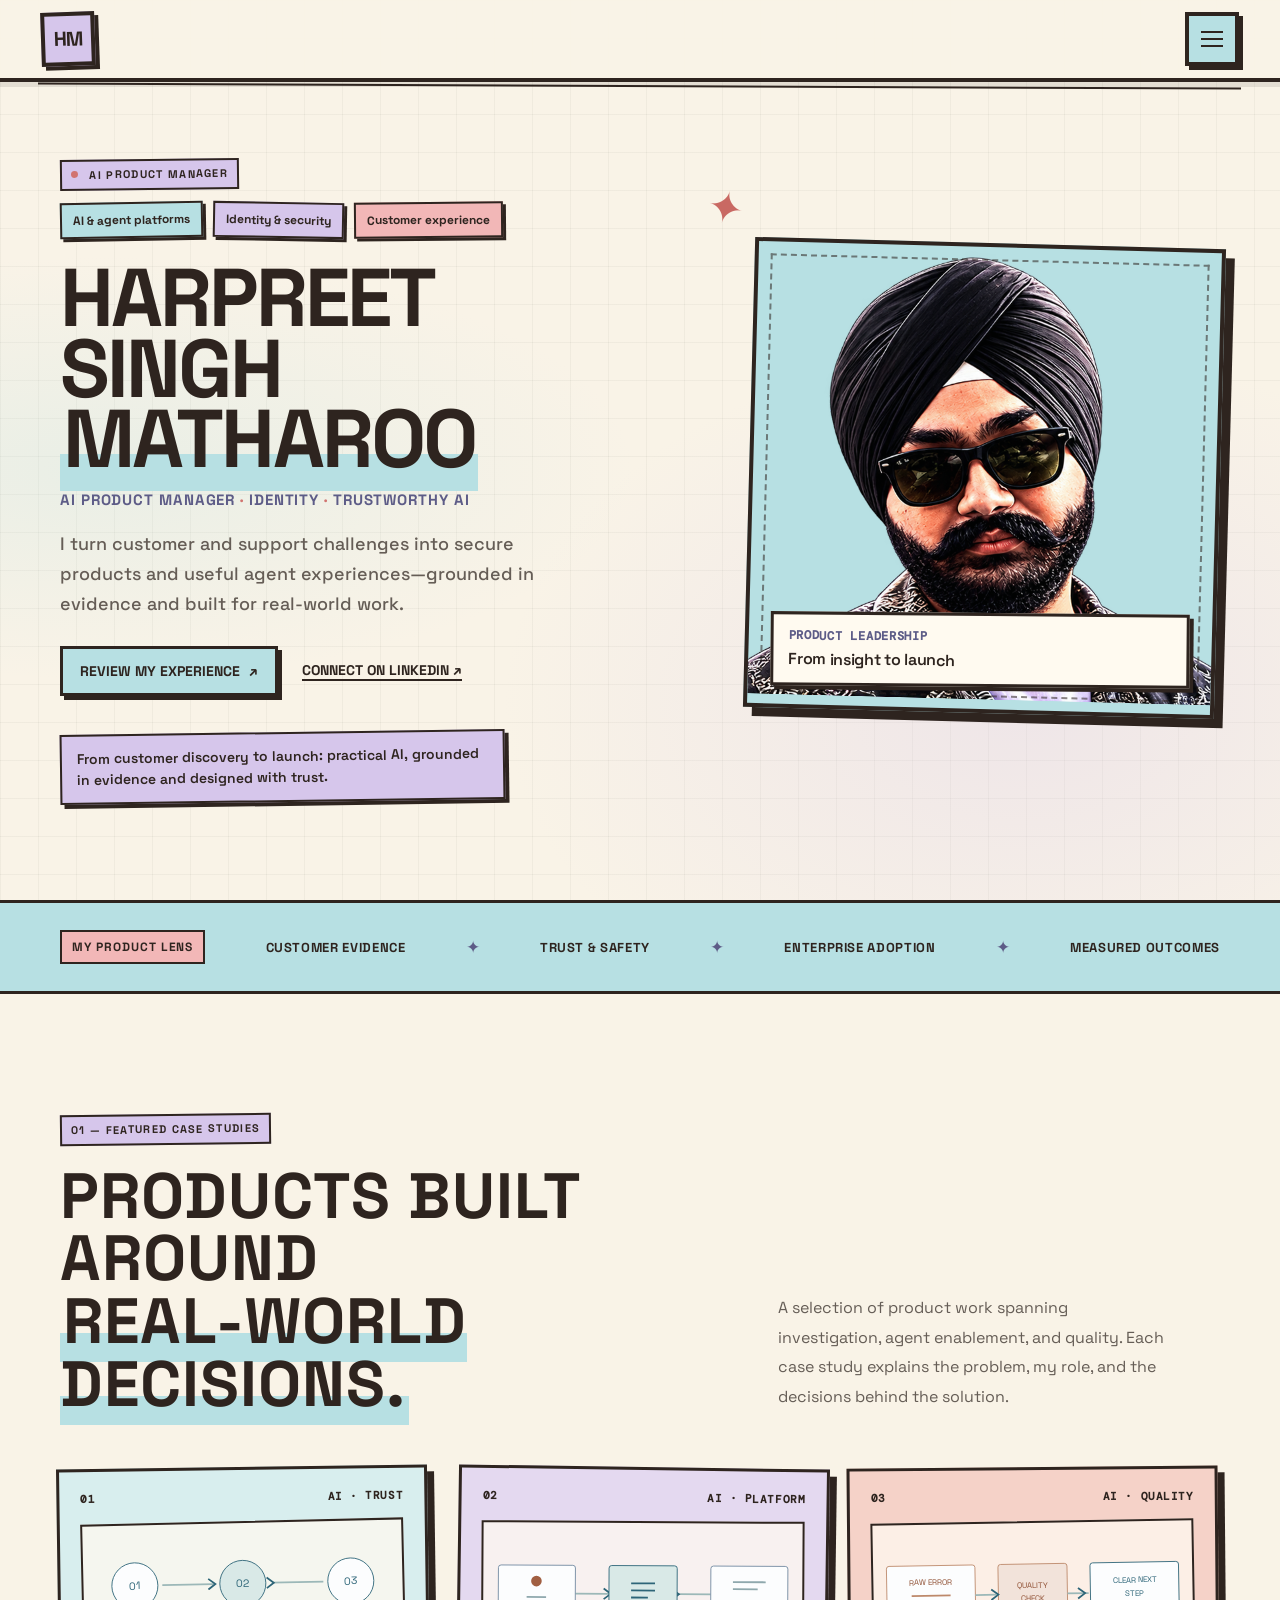
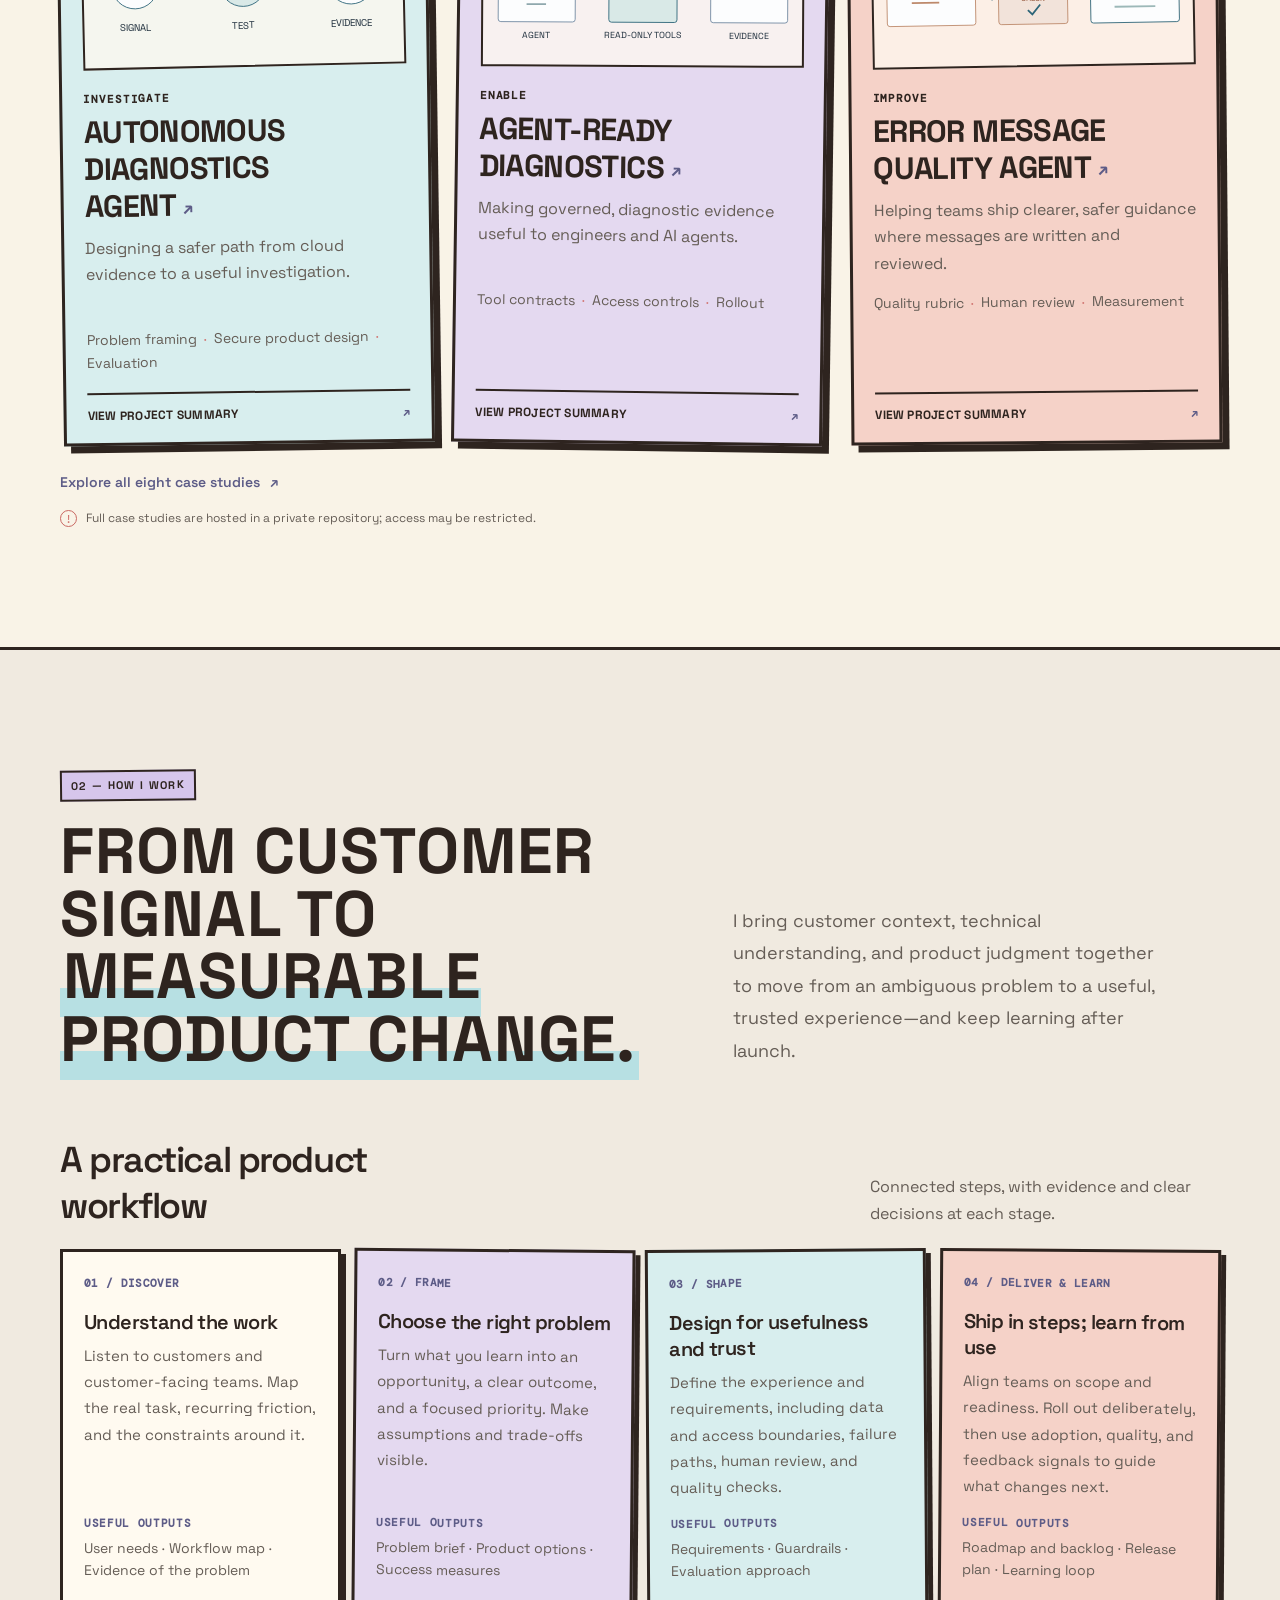
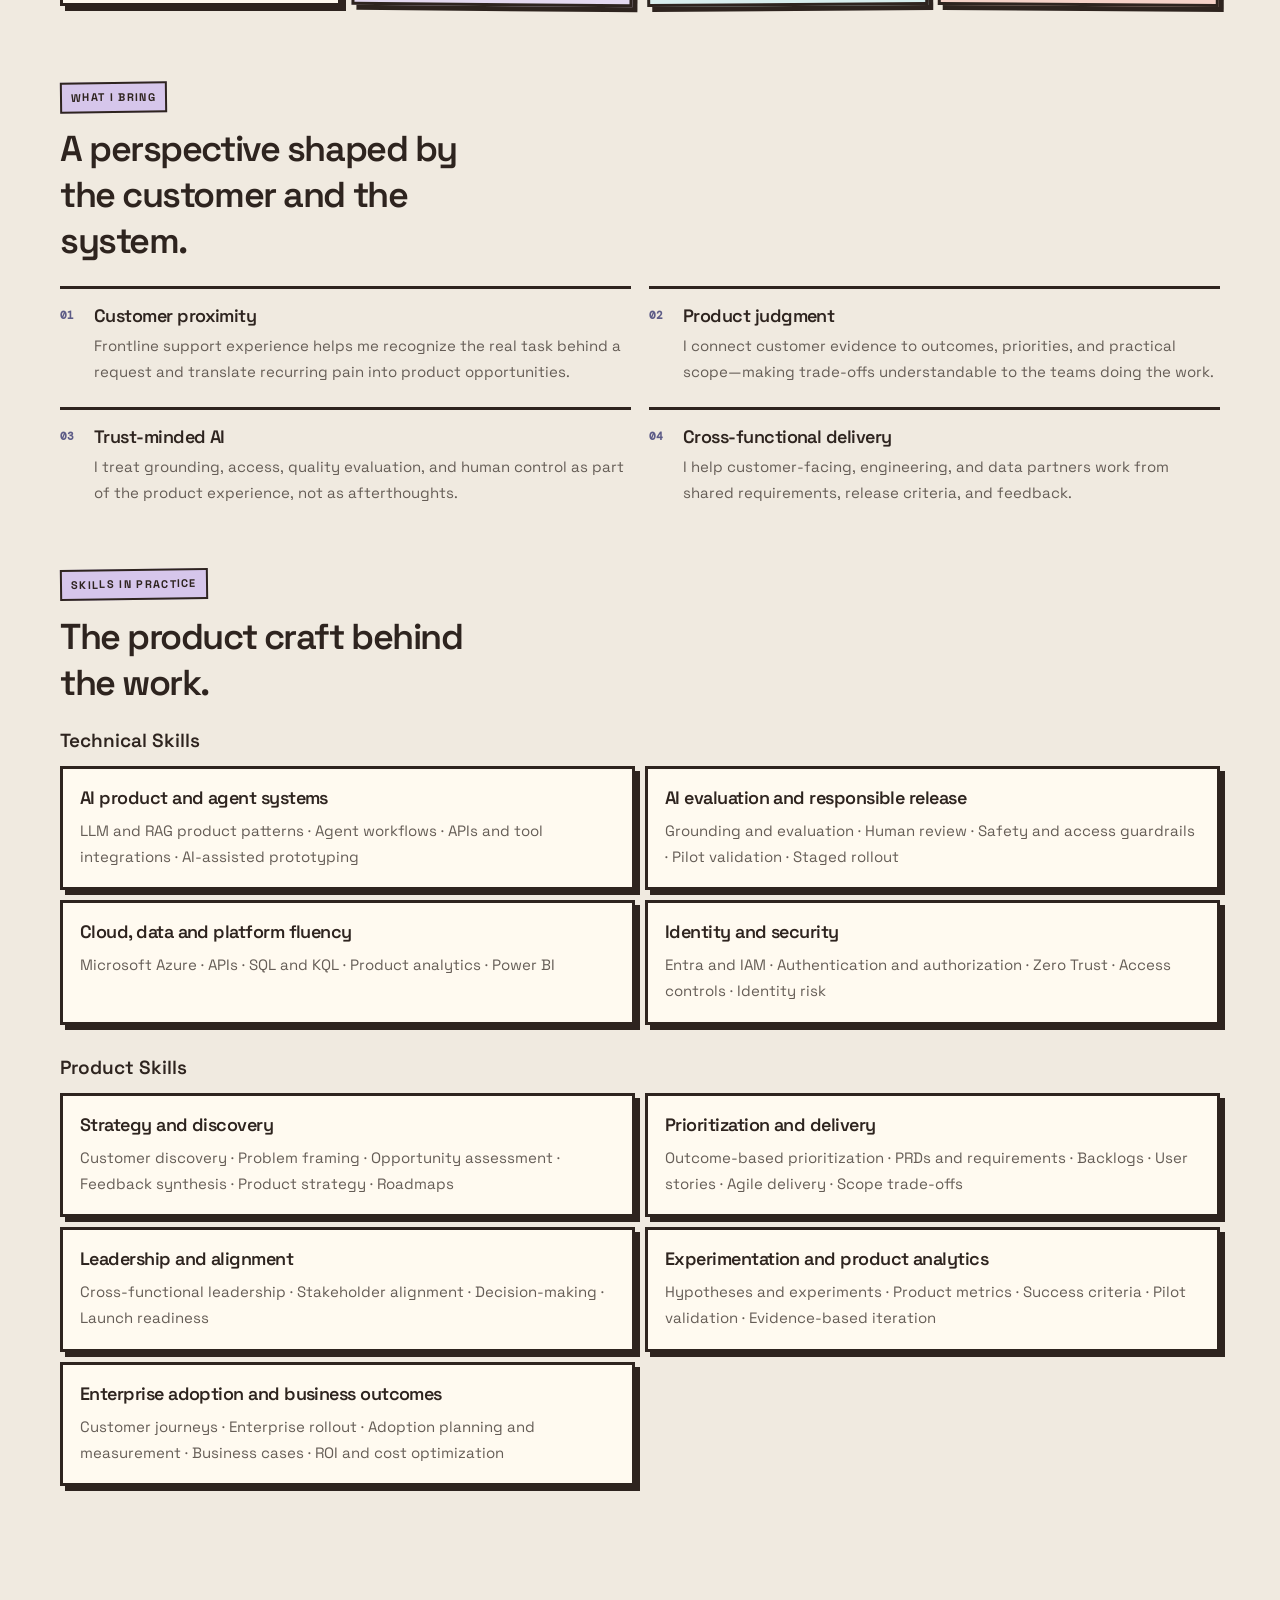
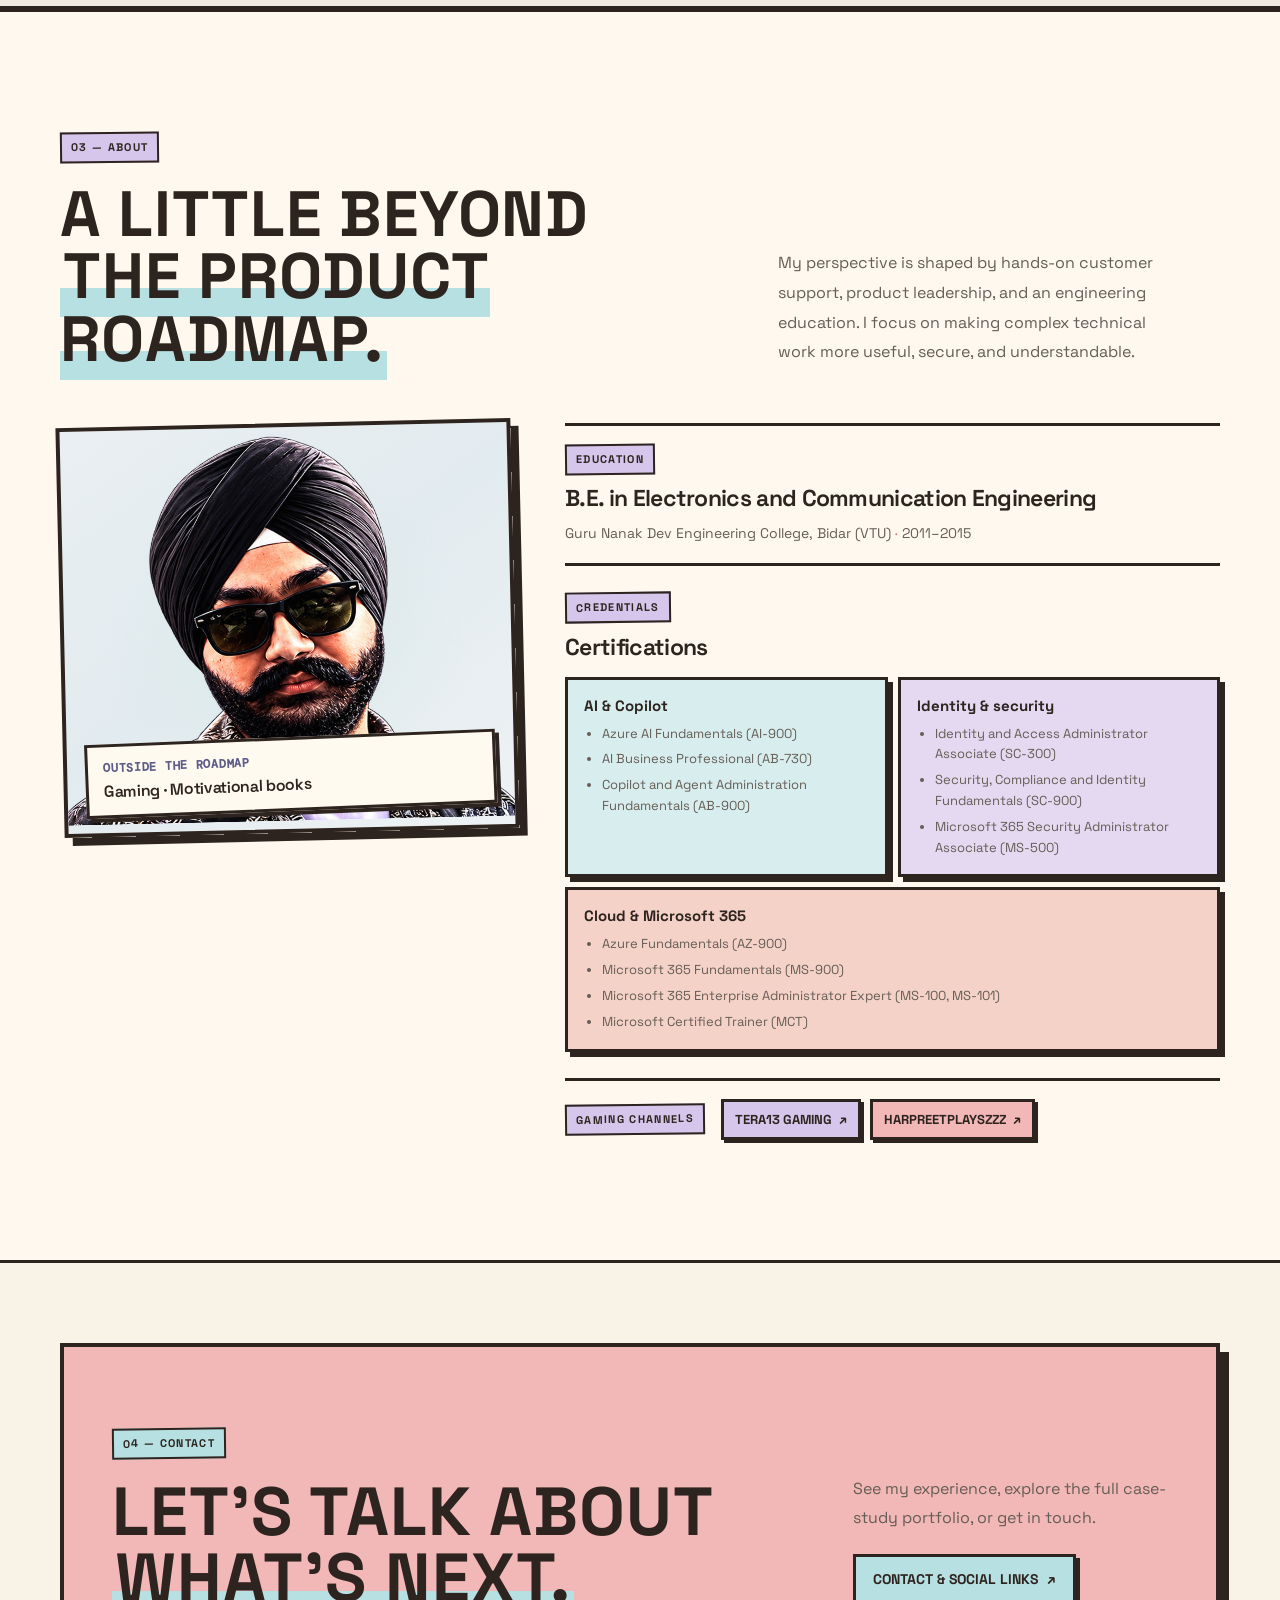
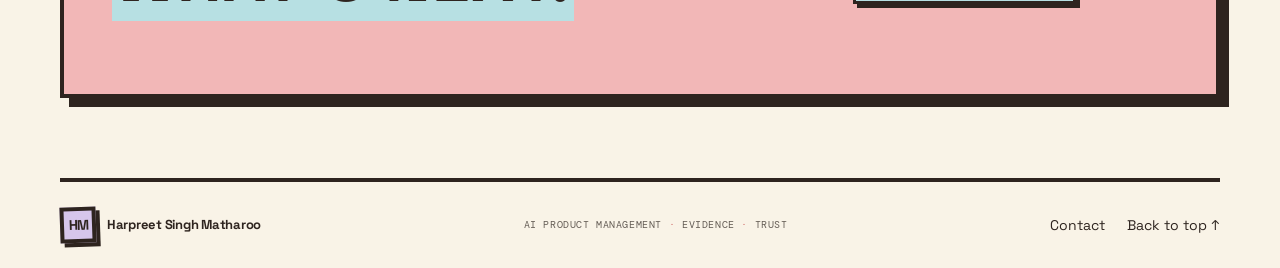
==== commit b901b5a4: "Add case study title links and card hover tilt Co-authored-by: Copilot <223556219+Copilot@users.nore" ====
--- a/index.html
+++ b/index.html
@@ -119,7 +119,7 @@
               </svg>
             </div>
             <p class="card-kicker">INVESTIGATE</p>
-            <h3>Autonomous Diagnostics Agent</h3>
+            <h3><a class="case-title-link" href="case-studies.html#autonomous-diagnostics-agent">Autonomous Diagnostics Agent <span aria-hidden="true">↗</span></a></h3>
             <p class="card-description">Designing a safer path from cloud evidence to a useful investigation.</p>
             <p class="card-meta">Problem framing <b>·</b> Secure product design <b>·</b> Evaluation</p>
             <a class="card-foot" href="case-studies.html#autonomous-diagnostics-agent">View project summary <span aria-hidden="true">↗</span></a>
@@ -144,7 +144,7 @@
               </svg>
             </div>
             <p class="card-kicker">ENABLE</p>
-            <h3>Agent-Ready Diagnostics</h3>
+            <h3><a class="case-title-link" href="case-studies.html#agent-ready-diagnostics">Agent-Ready Diagnostics <span aria-hidden="true">↗</span></a></h3>
             <p class="card-description">Making governed, diagnostic evidence useful to engineers and AI agents.</p>
             <p class="card-meta">Tool contracts <b>·</b> Access controls <b>·</b> Rollout</p>
             <a class="card-foot" href="case-studies.html#agent-ready-diagnostics">View project summary <span aria-hidden="true">↗</span></a>
@@ -170,7 +170,7 @@
               </svg>
             </div>
             <p class="card-kicker">IMPROVE</p>
-            <h3>Error Message Quality Agent</h3>
+            <h3><a class="case-title-link" href="case-studies.html#error-message-quality-agent">Error Message Quality Agent <span aria-hidden="true">↗</span></a></h3>
             <p class="card-description">Helping teams ship clearer, safer guidance where messages are written and reviewed.</p>
             <p class="card-meta">Quality rubric <b>·</b> Human review <b>·</b> Measurement</p>
             <a class="card-foot" href="case-studies.html#error-message-quality-agent">View project summary <span aria-hidden="true">↗</span></a>
--- a/styles.css
+++ b/styles.css
@@ -1653,7 +1653,7 @@
 
 .work-card:hover {
   box-shadow: 9px 9px 0 var(--ink);
-  transform: translateY(-5px) rotate(0);
+  transform: translateY(-5px) rotate(0.4deg);
 }
 
 .card-teal {
@@ -1718,10 +1718,30 @@
   letter-spacing: -0.02em;
 }
 
+.case-title-link {
+  color: inherit;
+  text-decoration-color: transparent;
+  text-decoration-line: underline;
+  text-decoration-thickness: 2px;
+  text-underline-offset: 0.12em;
+  transition: text-decoration-color 160ms ease;
+}
+
+.case-title-link:hover,
+.case-title-link:focus-visible {
+  text-decoration-color: currentColor;
+}
+
+.case-title-link span {
+  color: var(--accent);
+  font-size: 0.55em;
+  vertical-align: 0.12em;
+}
+
 .contact-card:hover {
   border-color: var(--ink);
   box-shadow: 7px 7px 0 var(--ink);
-  transform: translate(-2px, -2px);
+  transform: translate(-2px, -2px) rotate(-0.4deg);
 }
 
 .approach-section {
@@ -1861,6 +1881,17 @@
   border-top: 4px solid var(--ink);
 }
 
+.study-card,
+.workflow-card,
+.skill-group,
+.credential-group,
+.bring-item,
+.hero-note,
+.hero-portrait,
+.about-portrait-frame {
+  transition: transform 180ms ease, box-shadow 180ms ease;
+}
+
 .footer-wordmark .wordmark-mark {
   width: 36px;
   height: 36px;
@@ -2183,3 +2214,55 @@
     transition-duration: 0.01ms !important;
   }
 }
+
+@media (hover: hover) and (pointer: fine) {
+  .study-card:hover {
+    transform: translateY(-4px) rotate(0.5deg);
+    box-shadow: 7px 7px 0 var(--ink);
+  }
+
+  .workflow-card:hover {
+    transform: translateY(-3px) rotate(0.6deg);
+    box-shadow: 7px 7px 0 var(--ink);
+  }
+
+  .skill-group:hover,
+  .credential-group:hover {
+    transform: translateY(-3px) rotate(-0.4deg);
+    box-shadow: 7px 7px 0 var(--ink);
+  }
+
+  .bring-item:hover {
+    transform: translateY(-2px) rotate(-0.3deg);
+  }
+
+  .hero-note:hover {
+    transform: translateY(-2px) rotate(-1.2deg);
+    box-shadow: 6px 6px 0 var(--ink);
+  }
+
+  .hero-portrait:hover {
+    transform: translateY(-3px) rotate(2deg);
+    box-shadow: 12px 12px 0 var(--ink);
+  }
+
+  .about-portrait-frame:hover {
+    transform: translateY(-2px) rotate(-0.6deg);
+    box-shadow: 10px 10px 0 var(--ink);
+  }
+}
+
+@media (prefers-reduced-motion: reduce) {
+  .work-card:hover,
+  .study-card:hover,
+  .contact-card:hover,
+  .workflow-card:hover,
+  .skill-group:hover,
+  .credential-group:hover,
+  .bring-item:hover,
+  .hero-note:hover,
+  .hero-portrait:hover,
+  .about-portrait-frame:hover {
+    transform: none;
+  }
+}
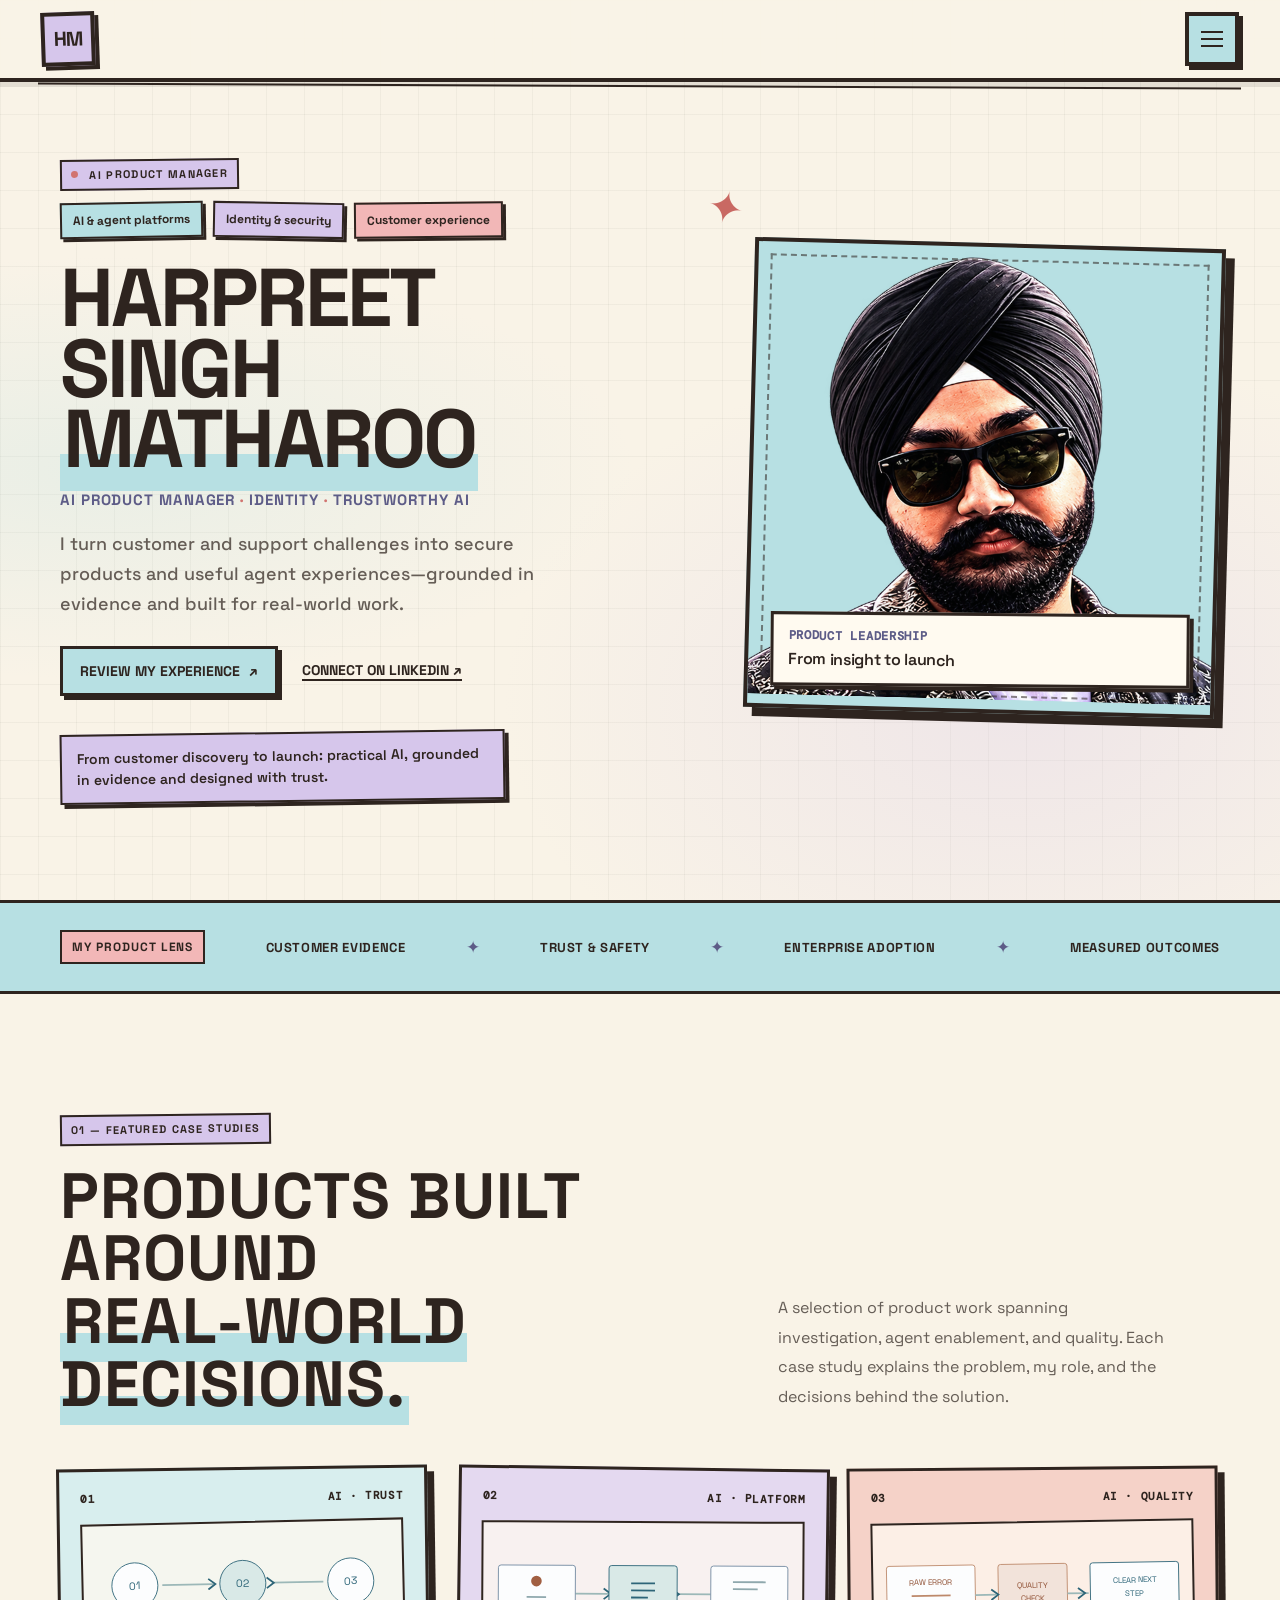
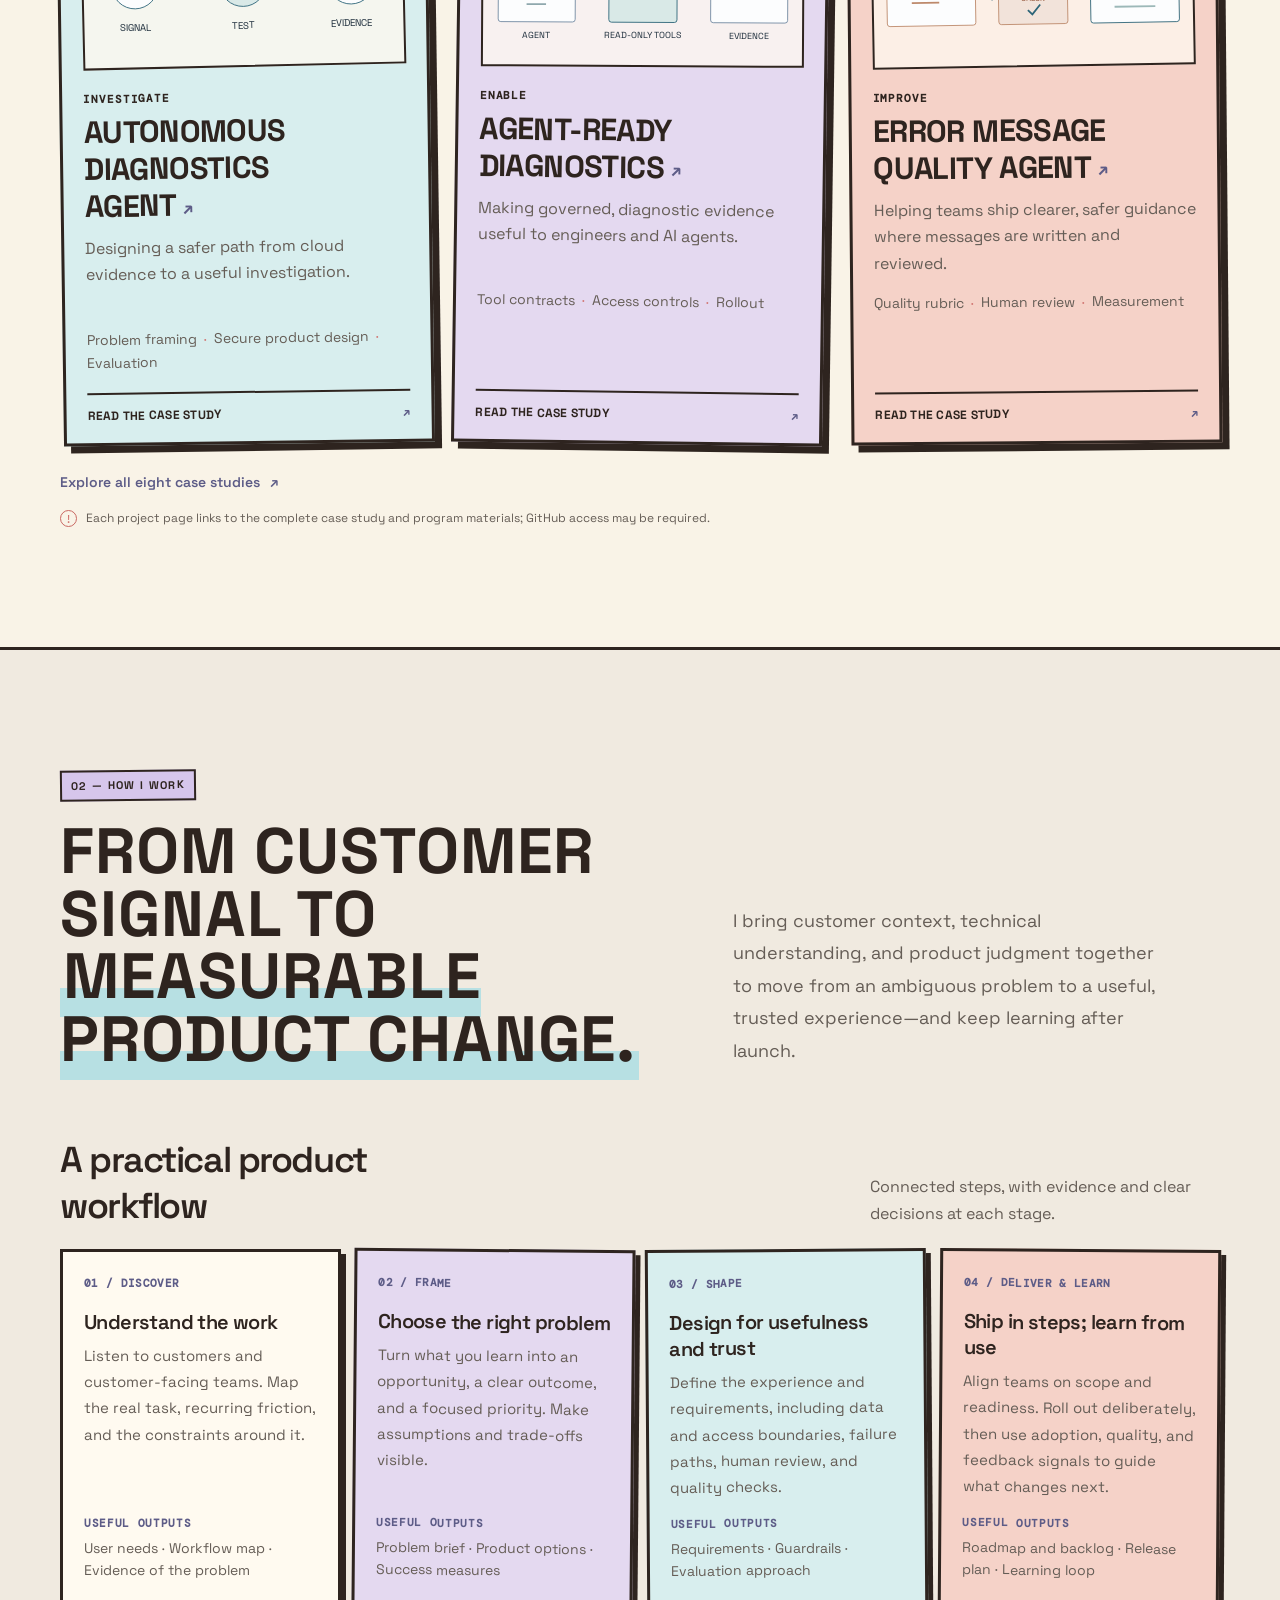
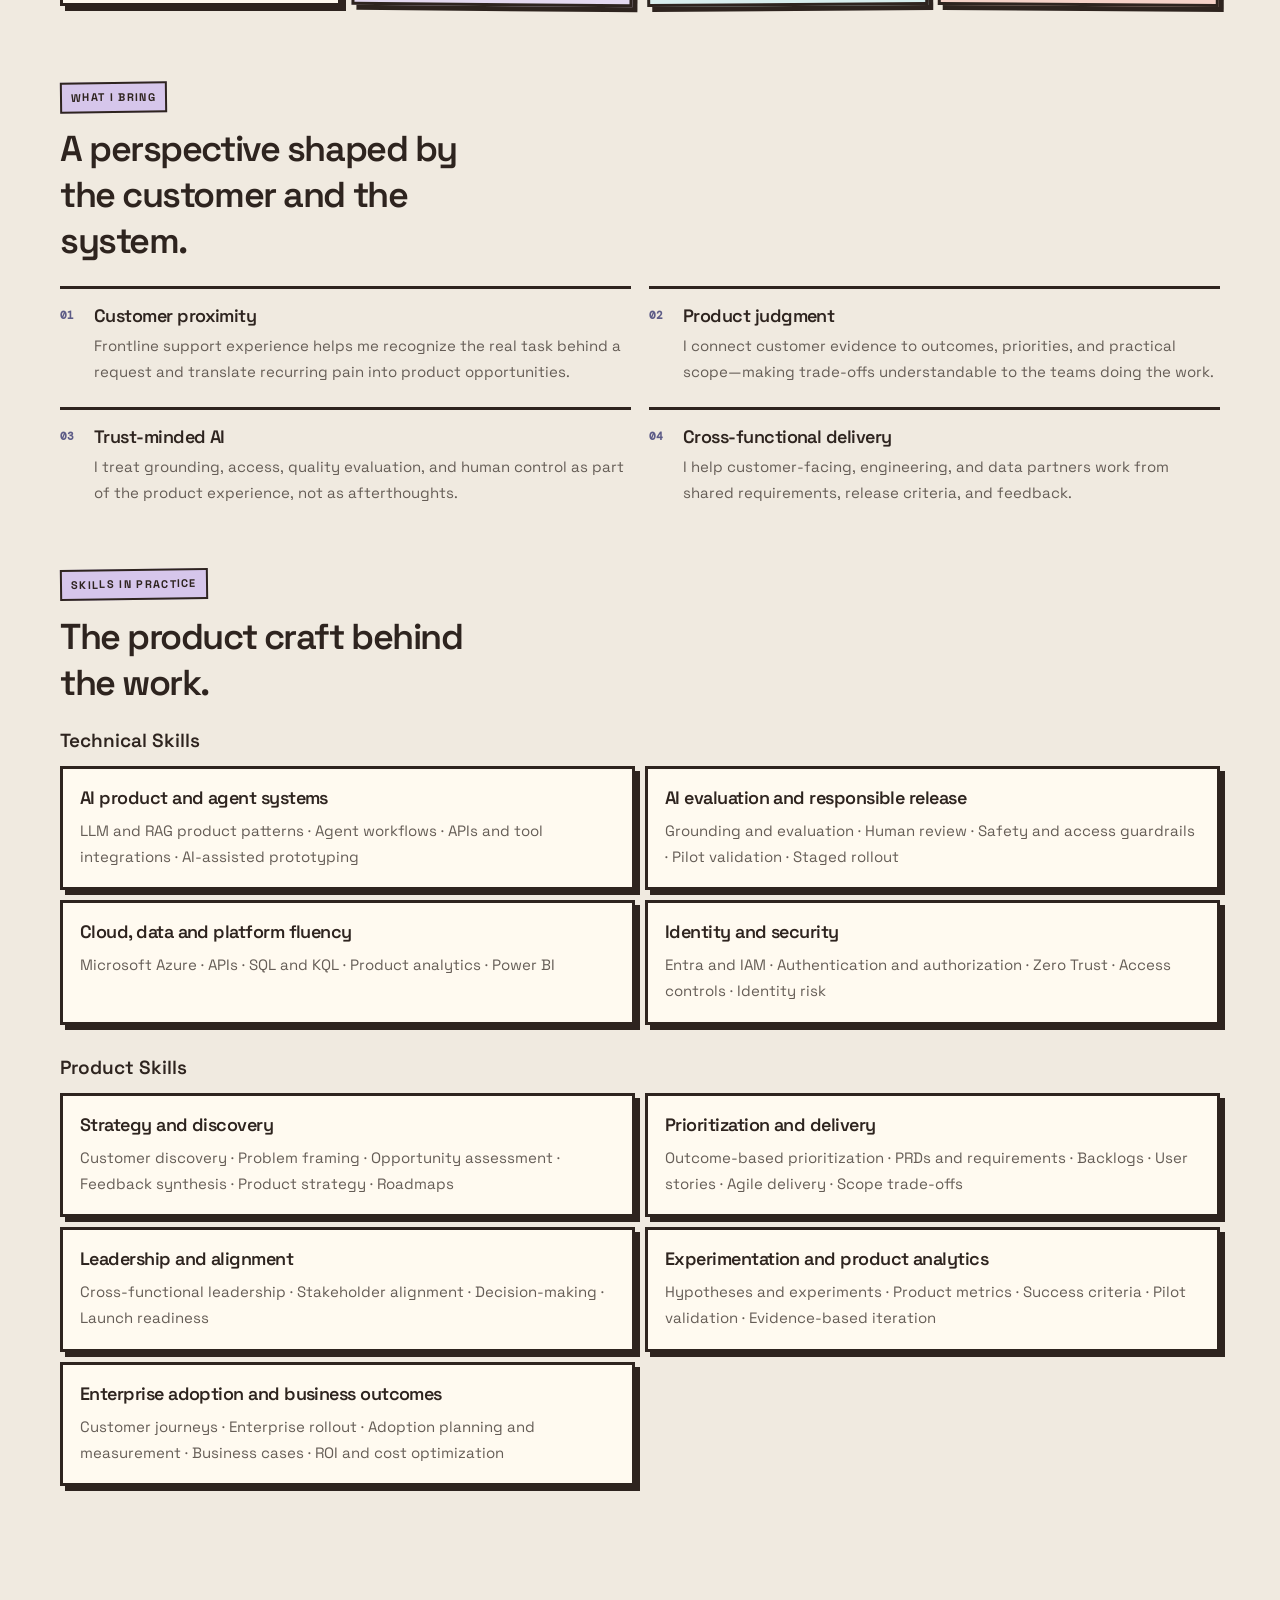
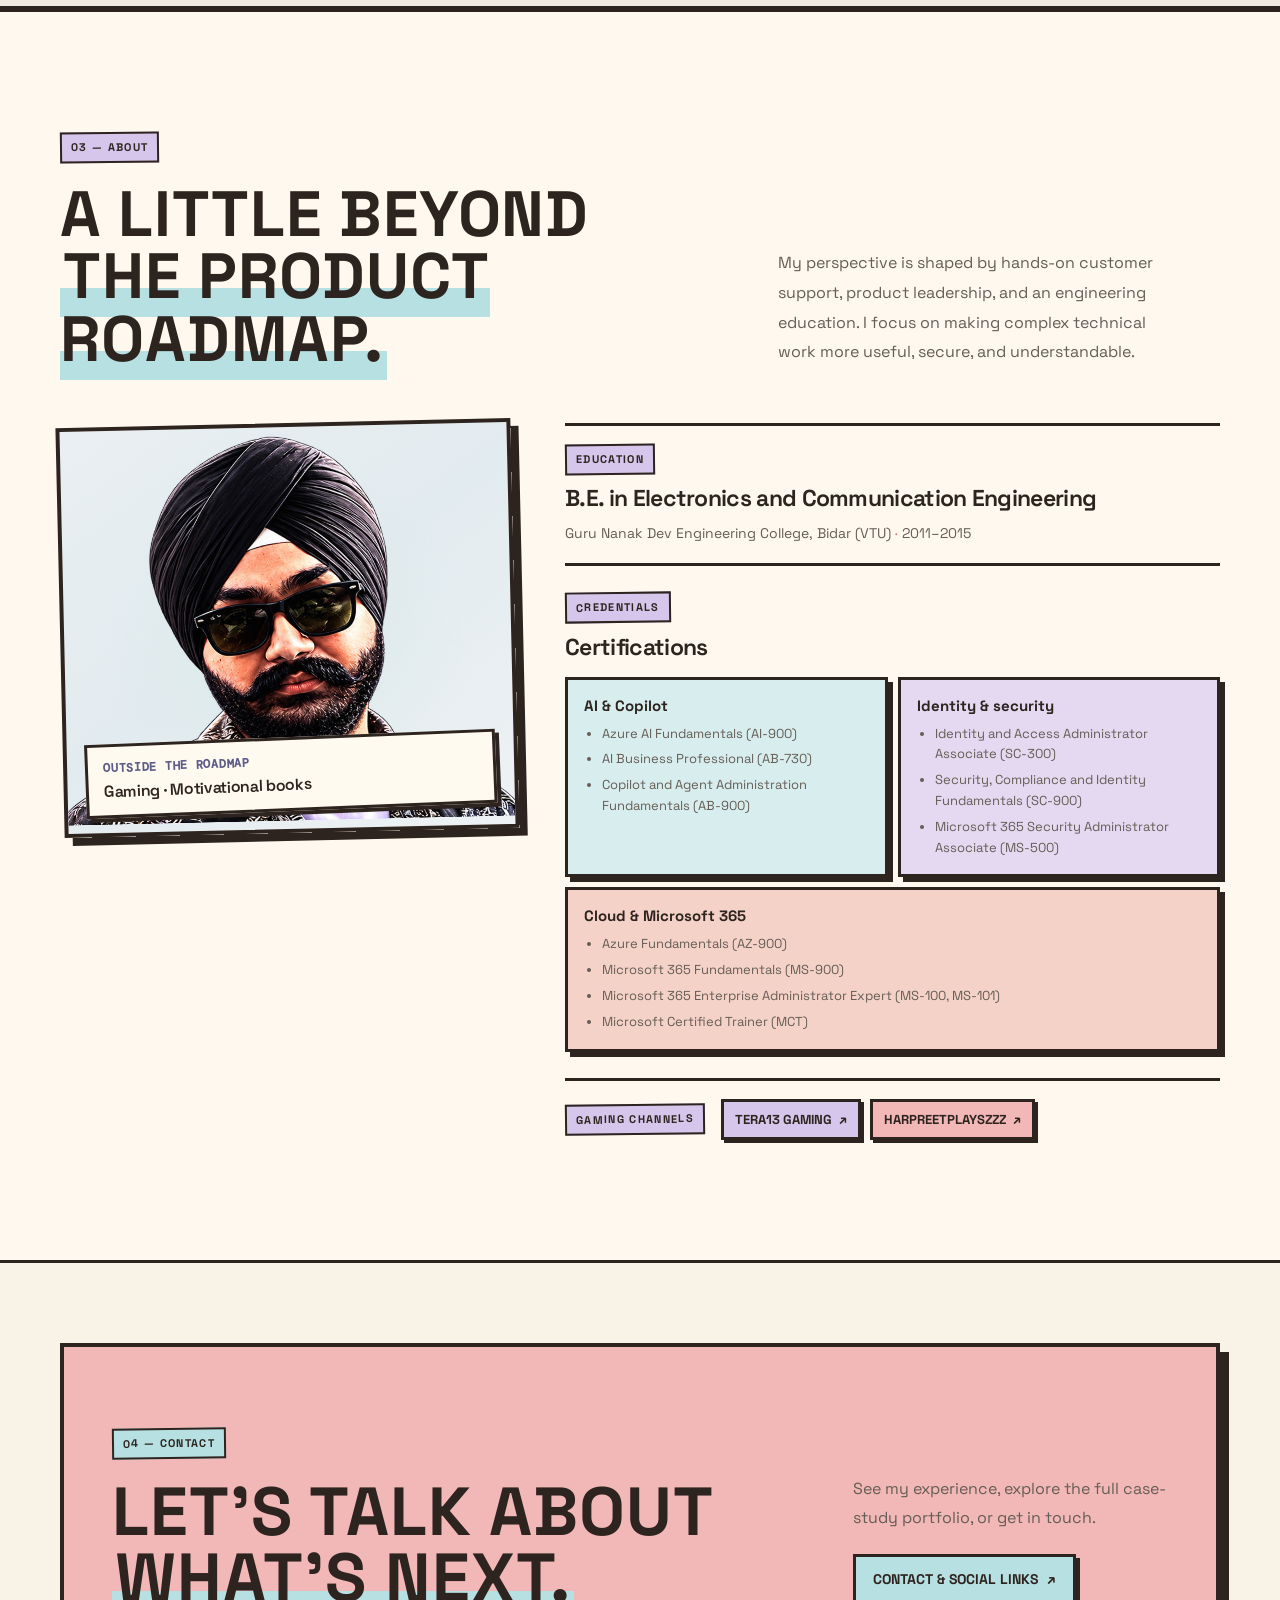
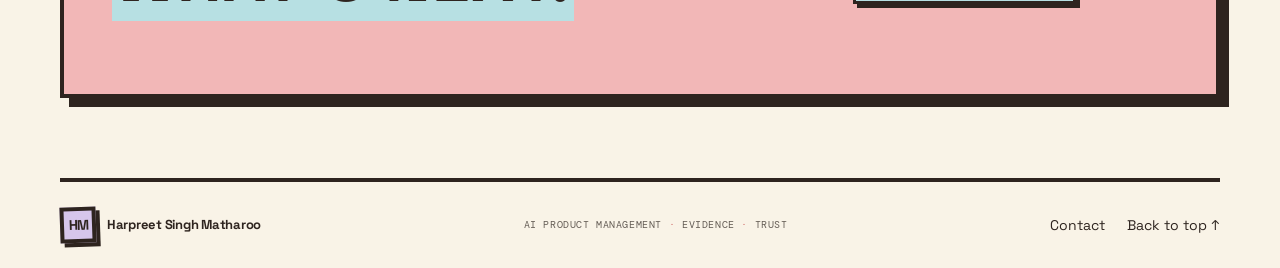
==== commit 0442f29e: "Add individual case study pages Create eight responsive project pages with optimized artwork, measur" ====
--- a/index.html
+++ b/index.html
@@ -119,10 +119,10 @@
               </svg>
             </div>
             <p class="card-kicker">INVESTIGATE</p>
-            <h3><a class="case-title-link" href="case-studies.html#autonomous-diagnostics-agent">Autonomous Diagnostics Agent <span aria-hidden="true">↗</span></a></h3>
+            <h3><a class="case-title-link" href="case-studies/autonomous-diagnostics-agent.html">Autonomous Diagnostics Agent <span aria-hidden="true">↗</span></a></h3>
             <p class="card-description">Designing a safer path from cloud evidence to a useful investigation.</p>
             <p class="card-meta">Problem framing <b>·</b> Secure product design <b>·</b> Evaluation</p>
-            <a class="card-foot" href="case-studies.html#autonomous-diagnostics-agent">View project summary <span aria-hidden="true">↗</span></a>
+            <a class="card-foot" href="case-studies/autonomous-diagnostics-agent.html">Read the case study <span aria-hidden="true">↗</span></a>
           </article>
 
           <article class="work-card card-blue">
@@ -144,10 +144,10 @@
               </svg>
             </div>
             <p class="card-kicker">ENABLE</p>
-            <h3><a class="case-title-link" href="case-studies.html#agent-ready-diagnostics">Agent-Ready Diagnostics <span aria-hidden="true">↗</span></a></h3>
+            <h3><a class="case-title-link" href="case-studies/agent-ready-diagnostics.html">Agent-Ready Diagnostics <span aria-hidden="true">↗</span></a></h3>
             <p class="card-description">Making governed, diagnostic evidence useful to engineers and AI agents.</p>
             <p class="card-meta">Tool contracts <b>·</b> Access controls <b>·</b> Rollout</p>
-            <a class="card-foot" href="case-studies.html#agent-ready-diagnostics">View project summary <span aria-hidden="true">↗</span></a>
+            <a class="card-foot" href="case-studies/agent-ready-diagnostics.html">Read the case study <span aria-hidden="true">↗</span></a>
           </article>
 
           <article class="work-card card-coral">
@@ -170,17 +170,17 @@
               </svg>
             </div>
             <p class="card-kicker">IMPROVE</p>
-            <h3><a class="case-title-link" href="case-studies.html#error-message-quality-agent">Error Message Quality Agent <span aria-hidden="true">↗</span></a></h3>
+            <h3><a class="case-title-link" href="case-studies/error-message-quality-agent.html">Error Message Quality Agent <span aria-hidden="true">↗</span></a></h3>
             <p class="card-description">Helping teams ship clearer, safer guidance where messages are written and reviewed.</p>
             <p class="card-meta">Quality rubric <b>·</b> Human review <b>·</b> Measurement</p>
-            <a class="card-foot" href="case-studies.html#error-message-quality-agent">View project summary <span aria-hidden="true">↗</span></a>
+            <a class="card-foot" href="case-studies/error-message-quality-agent.html">Read the case study <span aria-hidden="true">↗</span></a>
           </article>
         </div>
         <a
           class="all-work-link"
           href="case-studies.html"
         >Explore all eight case studies <span aria-hidden="true">↗</span></a>
-        <p class="draft-note"><span aria-hidden="true">!</span> Full case studies are hosted in a private repository; access may be restricted.</p>
+        <p class="draft-note"><span aria-hidden="true">!</span> Each project page links to the complete case study and program materials; GitHub access may be required.</p>
       </section>
 
       <section class="approach-section" id="approach" aria-labelledby="approach-title">
--- a/styles.css
+++ b/styles.css
@@ -2266,3 +2266,431 @@
     transform: none;
   }
 }
+
+.project-shell {
+  padding-top: 34px;
+  padding-bottom: 96px;
+}
+
+.project-back-link {
+  width: fit-content;
+  display: inline-flex;
+  gap: 9px;
+  align-items: center;
+  margin-bottom: 25px;
+  padding: 9px 12px;
+  border: 2px solid var(--ink);
+  background: var(--surface);
+  box-shadow: 3px 3px 0 var(--ink);
+  font-size: 12px;
+  font-weight: 700;
+  text-decoration: none;
+  text-transform: uppercase;
+  transition: transform 180ms ease, box-shadow 180ms ease;
+}
+
+.project-header {
+  padding: clamp(26px, 5vw, 58px);
+  border: 4px solid var(--ink);
+  background: var(--surface);
+  box-shadow: 8px 8px 0 var(--ink);
+}
+
+.project-header h1 {
+  max-width: 1050px;
+  margin-bottom: 18px;
+  font-size: clamp(42px, 7vw, 88px);
+  letter-spacing: -0.045em;
+  line-height: 0.94;
+}
+
+.project-subtitle {
+  max-width: 840px;
+  margin: 0;
+  color: var(--muted);
+  font-size: clamp(17px, 2vw, 22px);
+  line-height: 1.65;
+}
+
+.project-tags {
+  display: flex;
+  flex-wrap: wrap;
+  gap: 11px;
+  margin-top: 28px;
+}
+
+.project-tags span {
+  padding: 7px 10px;
+  border: 2px solid var(--ink);
+  background: var(--teal);
+  box-shadow: 3px 3px 0 var(--ink);
+  font-size: 11px;
+  font-weight: 700;
+  letter-spacing: 0.05em;
+  text-transform: uppercase;
+}
+
+.project-tags span:nth-child(2) {
+  background: var(--blue);
+  transform: rotate(0.7deg);
+}
+
+.project-tags span:nth-child(3) {
+  background: var(--coral);
+  transform: rotate(-0.5deg);
+}
+
+.project-hero-visual,
+.project-secondary-visual {
+  margin: 38px 0 0;
+  overflow: hidden;
+  border: 4px solid var(--ink);
+  background: var(--surface);
+  box-shadow: 8px 8px 0 var(--ink);
+}
+
+.project-hero-visual img,
+.project-secondary-visual img {
+  width: 100%;
+  display: block;
+  aspect-ratio: 2 / 1;
+  object-fit: cover;
+}
+
+.project-hero-visual figcaption,
+.project-secondary-visual figcaption {
+  padding: 11px 15px;
+  border-top: 2px solid var(--ink);
+  color: var(--muted);
+  font-size: 12px;
+  line-height: 1.5;
+}
+
+.project-story {
+  max-width: 920px;
+  margin: 76px auto 0;
+}
+
+.project-section-heading {
+  display: flex;
+  gap: 18px;
+  align-items: flex-start;
+  margin-bottom: 24px;
+}
+
+.project-section-number {
+  width: 52px;
+  height: 52px;
+  flex: 0 0 auto;
+  display: grid;
+  place-items: center;
+  border: 3px solid var(--ink);
+  background: var(--coral);
+  box-shadow: 4px 4px 0 var(--ink);
+  font-family: var(--display);
+  font-size: 18px;
+  font-weight: 700;
+}
+
+.project-overline {
+  margin: 0 0 8px;
+  color: var(--accent);
+  font-family: var(--mono);
+  font-size: 11px;
+  font-weight: 700;
+  letter-spacing: 0.08em;
+  text-transform: uppercase;
+}
+
+.project-section-heading h2 {
+  margin: 0;
+  font-size: clamp(30px, 4vw, 46px);
+  letter-spacing: -0.03em;
+  line-height: 1;
+}
+
+.project-story-copy {
+  max-width: 70ch;
+  margin: 0 0 0 70px;
+  color: var(--muted);
+  font-size: 20px;
+  line-height: 1.75;
+}
+
+.project-columns {
+  display: grid;
+  grid-template-columns: repeat(2, minmax(0, 1fr));
+  gap: 22px;
+  margin-top: 62px;
+}
+
+.project-panel {
+  min-width: 0;
+  padding: clamp(22px, 3vw, 32px);
+  border: 3px solid var(--ink);
+  background: var(--surface);
+  box-shadow: 6px 6px 0 var(--ink);
+}
+
+.project-panel-role {
+  background: #d8eeee;
+}
+
+.project-panel-results {
+  background: #e4d9f0;
+}
+
+.project-panel .project-section-heading {
+  margin-bottom: 22px;
+}
+
+.project-panel .project-section-heading h2 {
+  font-size: clamp(25px, 3vw, 36px);
+}
+
+.project-list {
+  display: grid;
+  gap: 13px;
+  margin: 0;
+  padding-left: 21px;
+  color: var(--ink);
+  font-size: 15px;
+  line-height: 1.7;
+}
+
+.project-list li::marker {
+  color: var(--accent-warm);
+  font-weight: 700;
+}
+
+.project-measurement {
+  margin-top: 54px;
+  padding: clamp(24px, 4vw, 38px);
+  border: 3px solid var(--ink);
+  background: var(--surface-soft);
+  box-shadow: 6px 6px 0 var(--ink);
+}
+
+.project-measurement-note {
+  max-width: 76ch;
+  margin: 0 0 22px;
+  color: var(--muted);
+  font-size: 14px;
+  line-height: 1.6;
+}
+
+.project-metrics {
+  display: grid;
+  grid-template-columns: repeat(auto-fit, minmax(220px, 1fr));
+  gap: 12px;
+  margin: 0;
+  padding: 0;
+  list-style: none;
+}
+
+.project-metrics li {
+  min-width: 0;
+  display: grid;
+  align-content: start;
+  gap: 7px;
+  padding: 16px;
+  border: 2px solid var(--ink);
+  background: var(--surface);
+  box-shadow: 2px 2px 0 var(--ink);
+}
+
+.project-metrics strong {
+  font-family: var(--display);
+  font-size: 25px;
+  line-height: 1.15;
+}
+
+.project-metrics span {
+  color: var(--muted);
+  font-size: 14px;
+  line-height: 1.55;
+}
+
+.project-secondary-visual {
+  max-width: 920px;
+  margin: 48px auto 0;
+}
+
+.project-cta {
+  margin-top: 72px;
+  padding: clamp(28px, 5vw, 54px);
+  border: 4px solid var(--ink);
+  background: var(--coral);
+  box-shadow: 9px 9px 0 var(--ink);
+}
+
+.project-cta h2 {
+  max-width: 780px;
+  margin: 0 0 14px;
+  font-size: clamp(34px, 5vw, 62px);
+  line-height: 0.98;
+}
+
+.project-cta > p:not(.project-overline):not(.project-access-note) {
+  max-width: 65ch;
+  margin: 0 0 24px;
+  color: var(--ink);
+  font-size: 17px;
+  line-height: 1.65;
+}
+
+.project-cta .button {
+  width: fit-content;
+}
+
+.project-cta .project-access-note {
+  margin: 18px 0 0;
+  color: var(--muted);
+  font-size: 12px;
+}
+
+.project-header,
+.project-panel,
+.project-measurement,
+.project-metrics li,
+.project-cta,
+.project-hero-visual,
+.project-secondary-visual {
+  transition: transform 180ms ease, box-shadow 180ms ease;
+}
+
+@media (hover: hover) and (pointer: fine) {
+  .project-back-link:hover {
+    transform: translate(-2px, -2px) rotate(-0.4deg);
+    box-shadow: 5px 5px 0 var(--ink);
+  }
+
+  .project-header:hover {
+    transform: translateY(-2px) rotate(0.15deg);
+    box-shadow: 10px 10px 0 var(--ink);
+  }
+
+  .project-panel:hover {
+    transform: translateY(-4px) rotate(0.35deg);
+    box-shadow: 8px 8px 0 var(--ink);
+  }
+
+  .project-measurement:hover {
+    transform: translateY(-3px) rotate(-0.25deg);
+    box-shadow: 8px 8px 0 var(--ink);
+  }
+
+  .project-metrics li:hover {
+    transform: translateY(-2px) rotate(-0.3deg);
+    box-shadow: 4px 4px 0 var(--ink);
+  }
+
+  .project-cta:hover {
+    transform: translateY(-2px) rotate(0.15deg);
+    box-shadow: 11px 11px 0 var(--ink);
+  }
+
+  .project-hero-visual:hover,
+  .project-secondary-visual:hover {
+    transform: translateY(-2px) rotate(0.1deg);
+    box-shadow: 10px 10px 0 var(--ink);
+  }
+}
+
+@media (max-width: 760px) {
+  .project-columns {
+    grid-template-columns: 1fr;
+  }
+}
+
+@media (max-width: 620px) {
+  .project-shell {
+    padding-top: 26px;
+    padding-bottom: 70px;
+  }
+
+  .project-header {
+    padding: 25px 20px;
+  }
+
+  .project-header h1 {
+    overflow-wrap: anywhere;
+    font-size: clamp(28px, 9.1vw, 62px);
+  }
+
+  .project-tags {
+    gap: 8px;
+    margin-top: 22px;
+  }
+
+  .project-tags span {
+    font-size: 10px;
+  }
+
+  .project-hero-visual,
+  .project-secondary-visual {
+    margin-top: 28px;
+  }
+
+  .project-hero-visual img,
+  .project-secondary-visual img {
+    aspect-ratio: 4 / 3;
+  }
+
+  .project-story {
+    margin-top: 56px;
+  }
+
+  .project-section-heading {
+    gap: 13px;
+  }
+
+  .project-section-number {
+    width: 44px;
+    height: 44px;
+    font-size: 16px;
+  }
+
+  .project-section-heading h2 {
+    font-size: clamp(27px, 8vw, 38px);
+  }
+
+  .project-story-copy {
+    margin-left: 0;
+    font-size: 17px;
+  }
+
+  .project-columns {
+    gap: 18px;
+    margin-top: 44px;
+  }
+
+  .project-measurement {
+    margin-top: 40px;
+  }
+
+  .project-metrics {
+    grid-template-columns: 1fr;
+  }
+
+  .project-cta {
+    margin-top: 54px;
+  }
+
+  .project-cta .button {
+    width: 100%;
+  }
+}
+
+@media (prefers-reduced-motion: reduce) {
+  .project-back-link:hover,
+  .project-header:hover,
+  .project-panel:hover,
+  .project-measurement:hover,
+  .project-metrics li:hover,
+  .project-cta:hover,
+  .project-hero-visual:hover,
+  .project-secondary-visual:hover {
+    transform: none;
+  }
+}
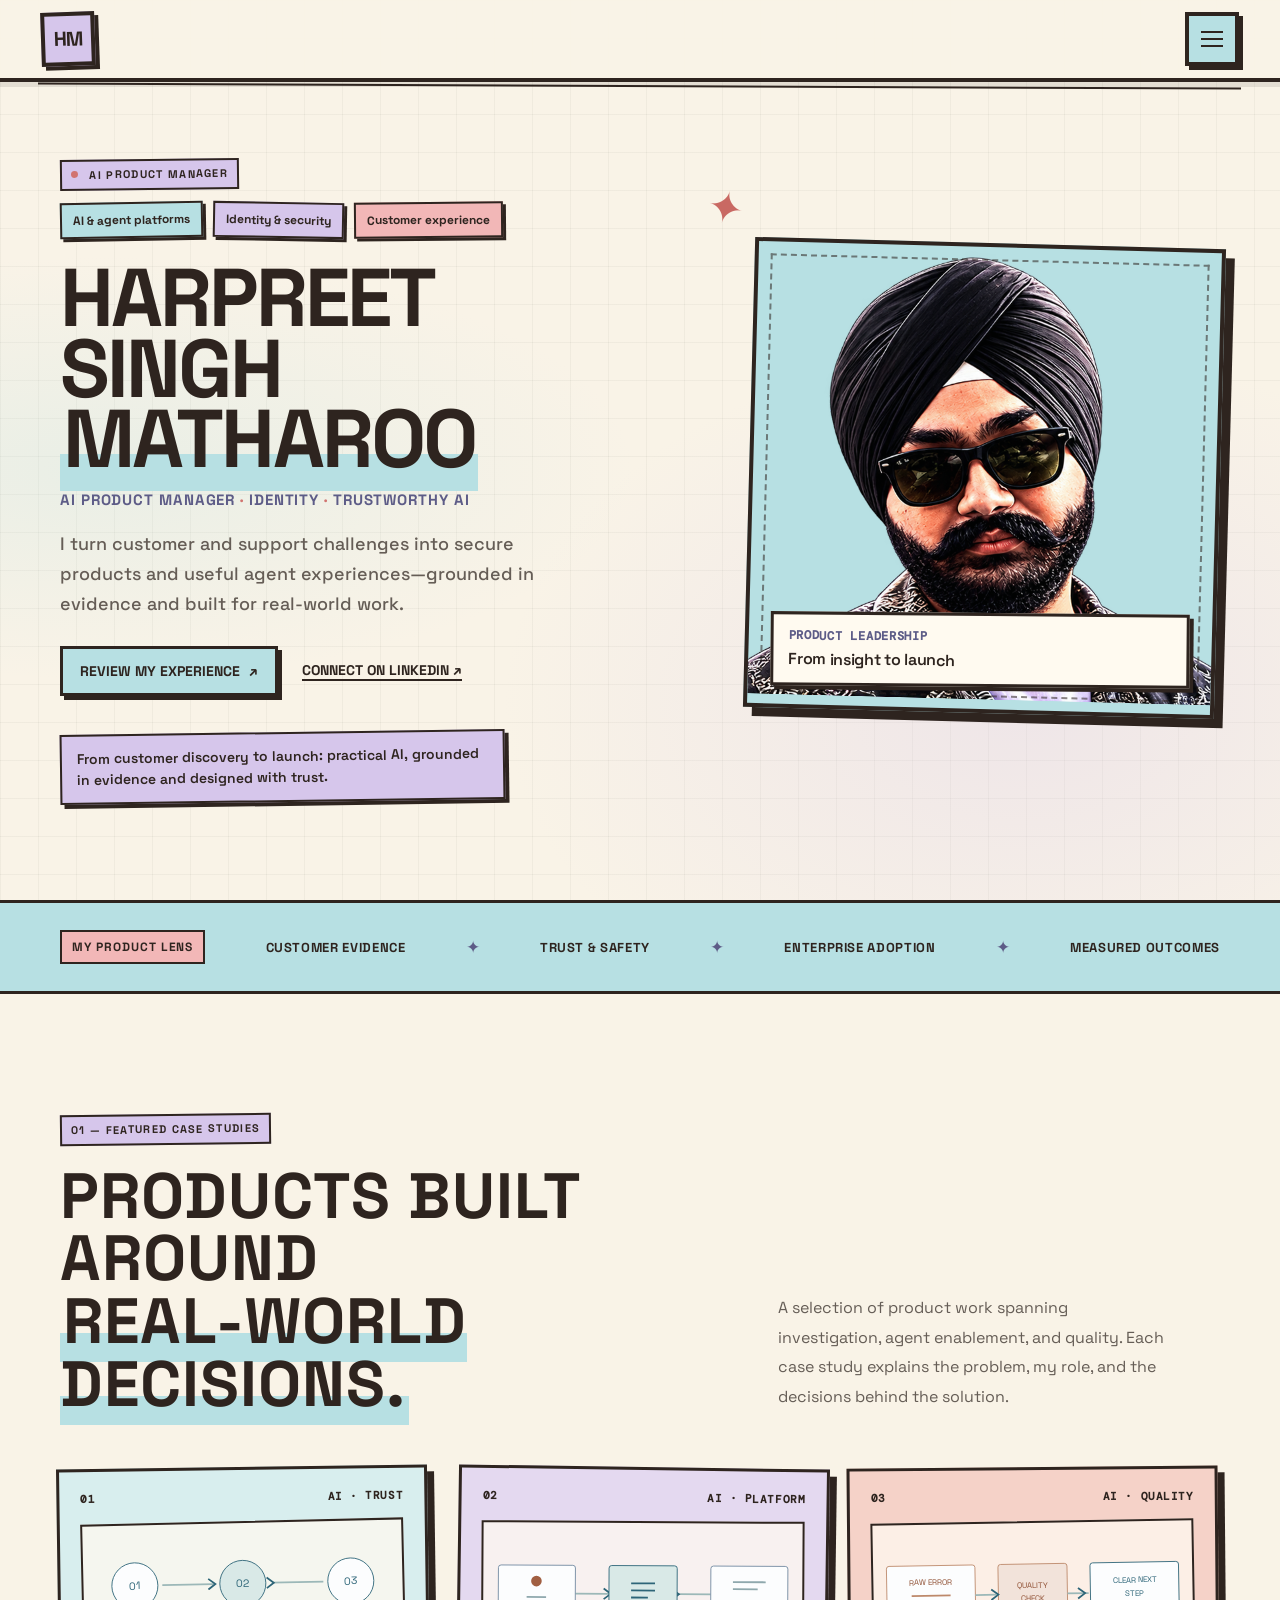
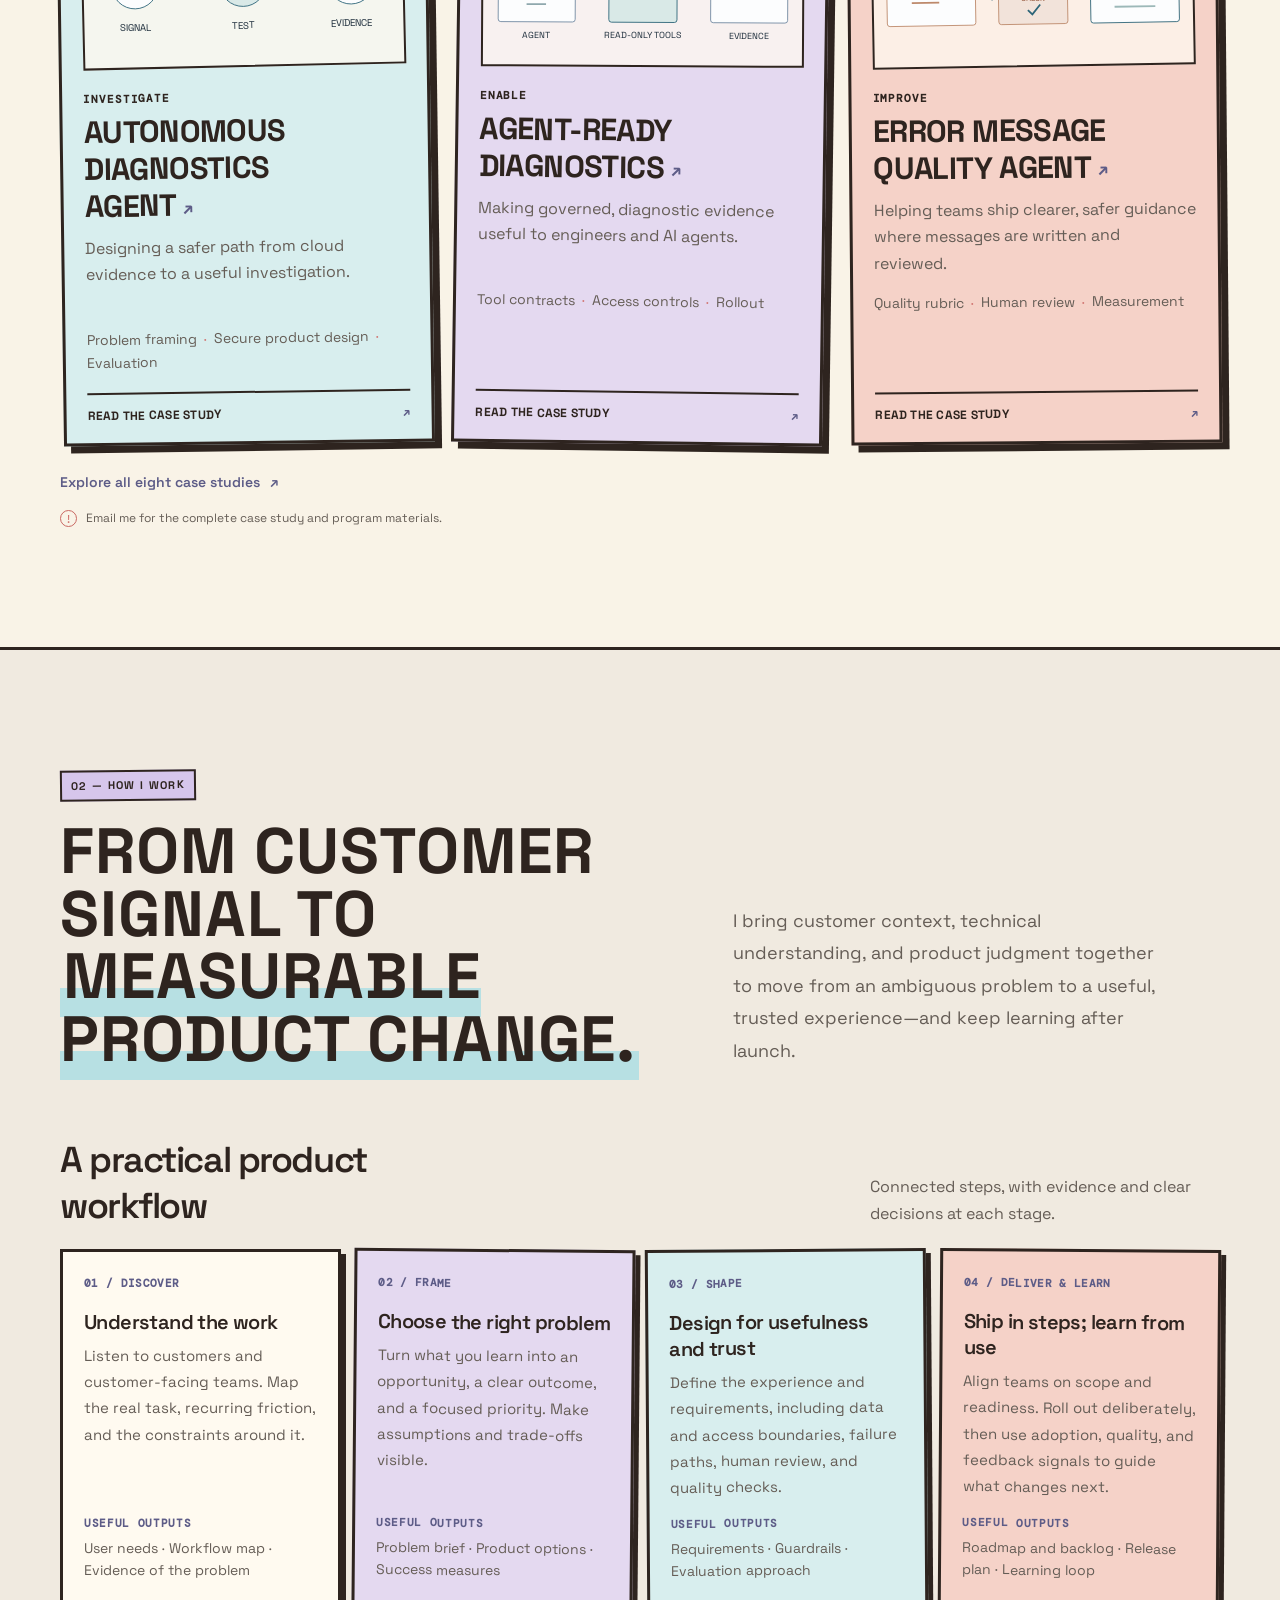
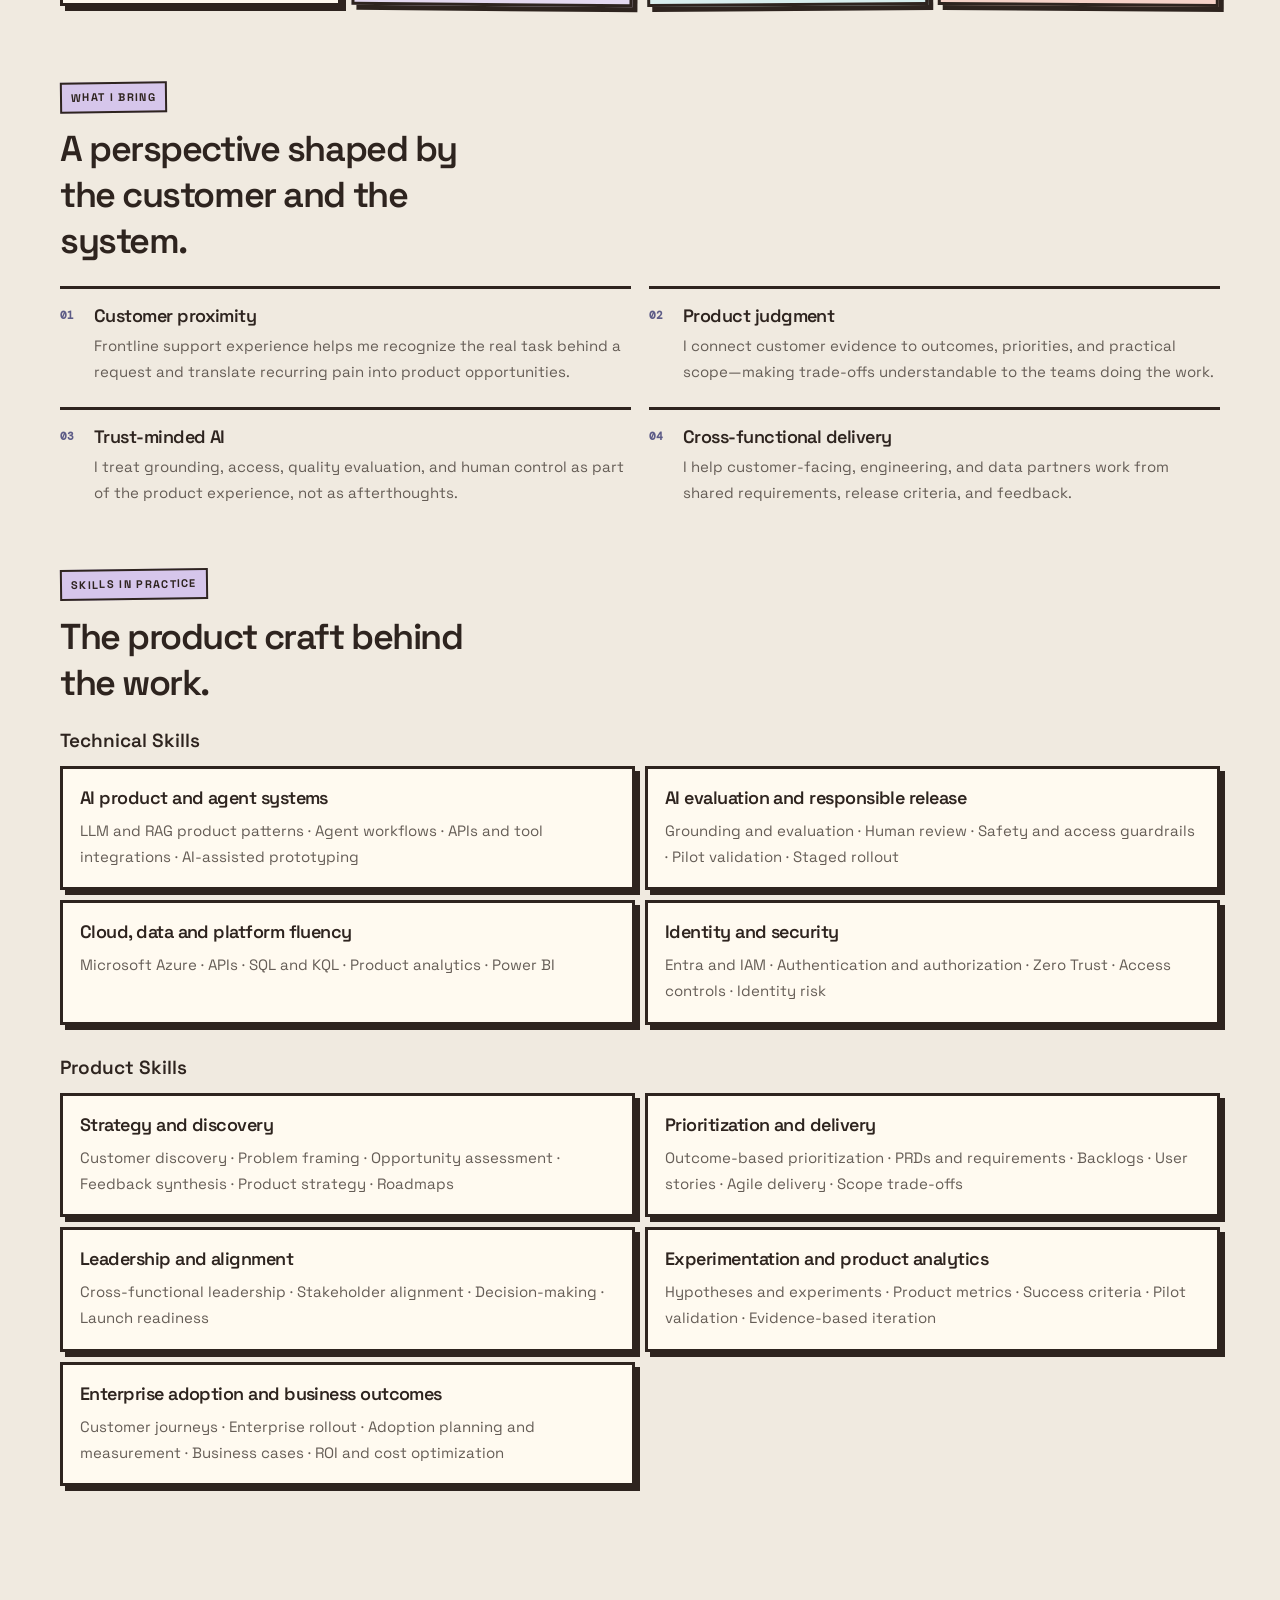
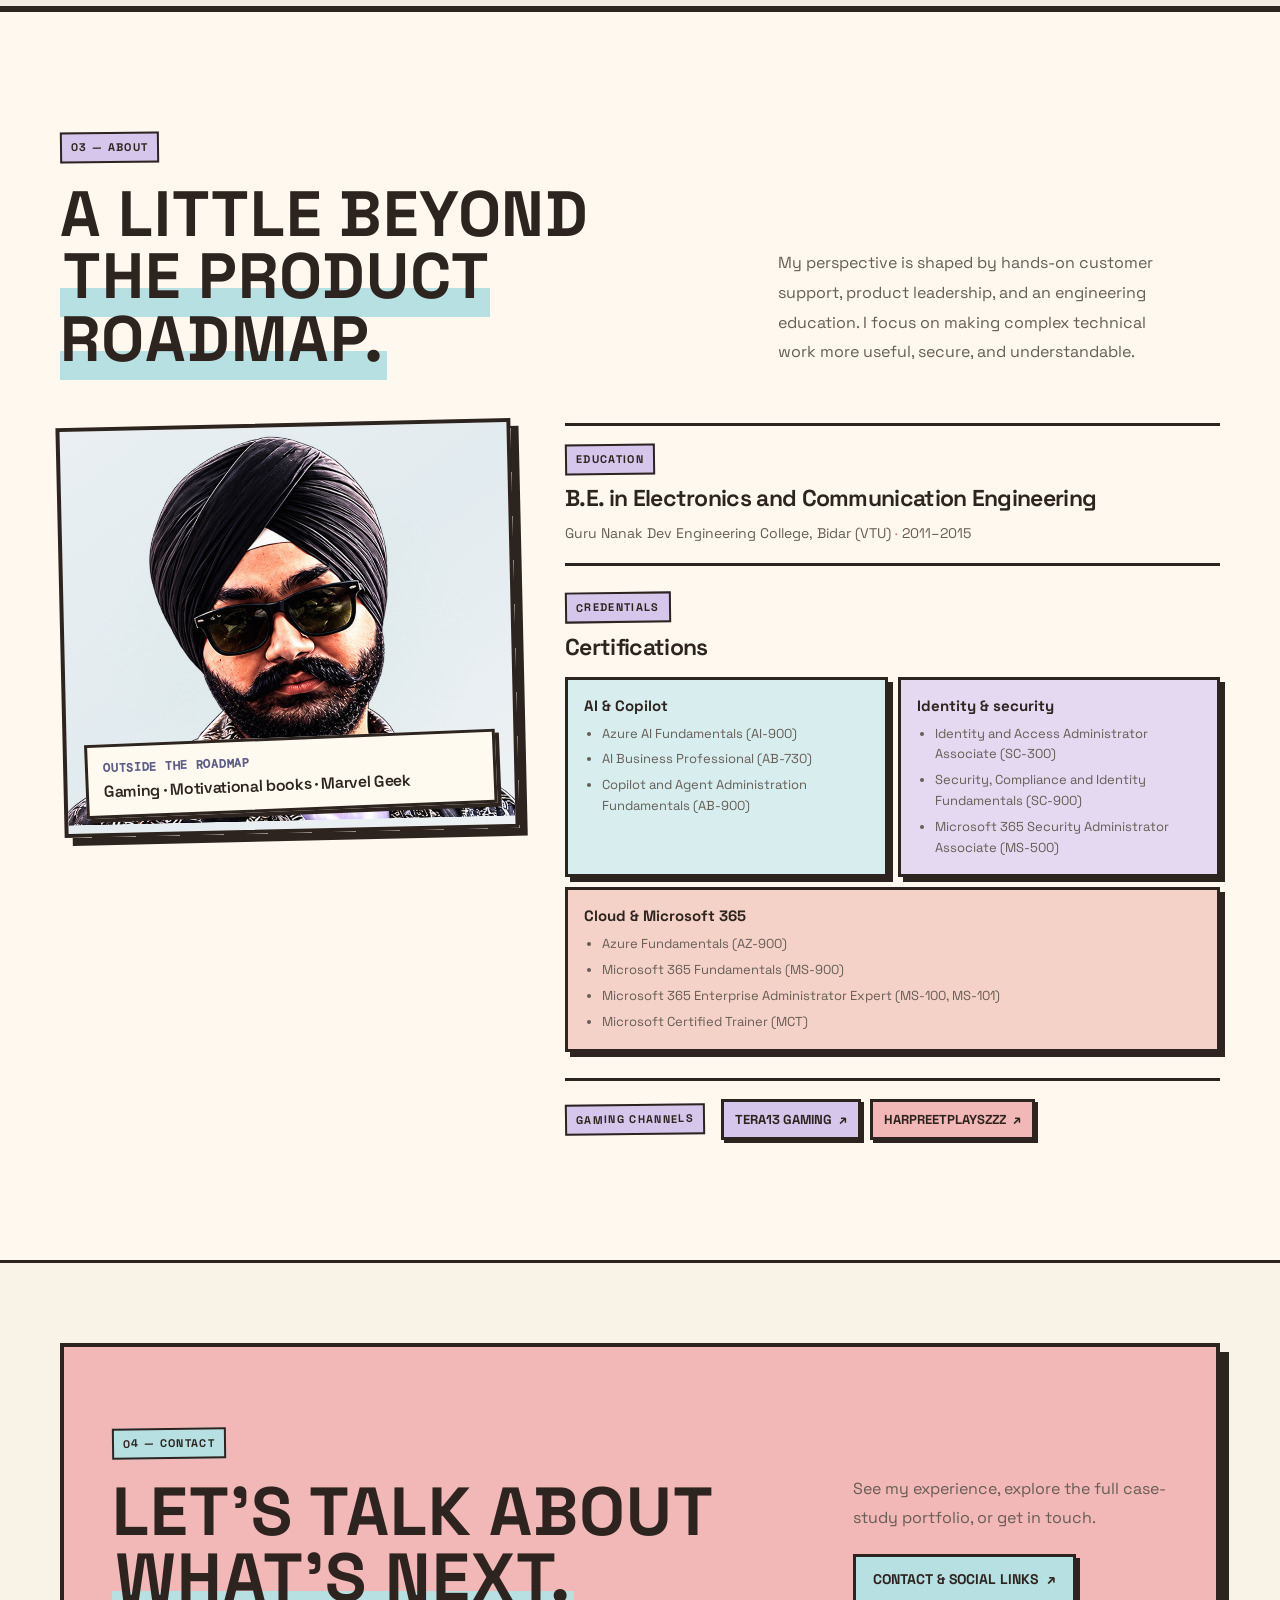
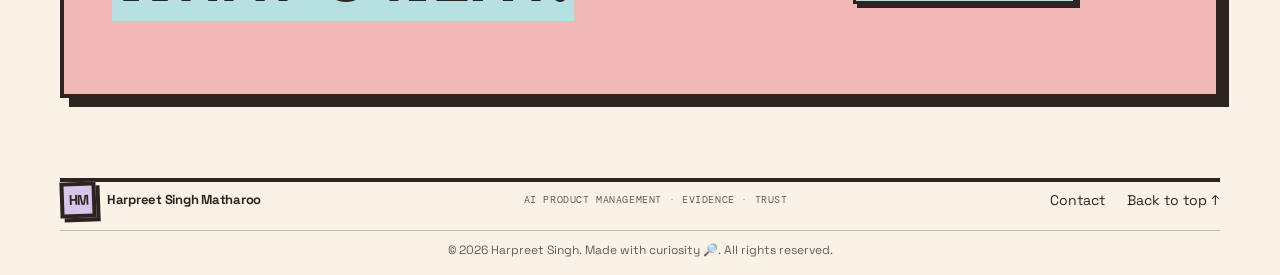
==== commit 9f16033d: "Refine case study pages and contact flow Preserve full illustration proportions across breakpoints, " ====
--- a/index.html
+++ b/index.html
@@ -180,7 +180,7 @@
           class="all-work-link"
           href="case-studies.html"
         >Explore all eight case studies <span aria-hidden="true">↗</span></a>
-        <p class="draft-note"><span aria-hidden="true">!</span> Each project page links to the complete case study and program materials; GitHub access may be required.</p>
+        <p class="draft-note"><span aria-hidden="true">!</span> Email me for the complete case study and program materials.</p>
       </section>
 
       <section class="approach-section" id="approach" aria-labelledby="approach-title">
@@ -343,7 +343,7 @@
               <img src="assets/harpreet-portrait.png" alt="Illustrated portrait of Harpreet Singh Matharoo">
               <div class="about-portrait-caption">
                 <span>OUTSIDE THE ROADMAP</span>
-                <strong>Gaming · Motivational books</strong>
+                <strong>Gaming · Motivational books · Marvel Geek</strong>
               </div>
             </div>
 
@@ -419,6 +419,7 @@
         <a href="contact.html">Contact</a>
         <a href="#top">Back to top ↑</a>
       </div>
+      <small class="footer-copyright">© 2026 Harpreet Singh. Made with curiosity 🔎. All rights reserved.</small>
     </footer>
   </body>
 </html>
--- a/styles.css
+++ b/styles.css
@@ -1215,8 +1215,10 @@
 .site-footer {
   min-height: 76px;
   display: flex;
+  flex-wrap: wrap;
   align-items: center;
   justify-content: space-between;
+  row-gap: 12px;
   border-top: 1px solid var(--line);
 }
 
@@ -1240,6 +1242,17 @@
 .site-footer > span b {
   color: var(--accent-warm);
   font-weight: 400;
+}
+
+.footer-copyright {
+  flex: 0 0 100%;
+  margin: 0;
+  padding: 10px 0 16px;
+  border-top: 1px solid var(--line);
+  color: var(--muted);
+  font-size: 12px;
+  line-height: 1.5;
+  text-align: center;
 }
 
 html {
@@ -2352,9 +2365,9 @@
 .project-hero-visual img,
 .project-secondary-visual img {
   width: 100%;
+  height: auto;
   display: block;
-  aspect-ratio: 2 / 1;
-  object-fit: cover;
+  object-fit: contain;
 }
 
 .project-hero-visual figcaption,
@@ -2634,7 +2647,8 @@
 
   .project-hero-visual img,
   .project-secondary-visual img {
-    aspect-ratio: 4 / 3;
+    height: auto;
+    object-fit: contain;
   }
 
   .project-story {
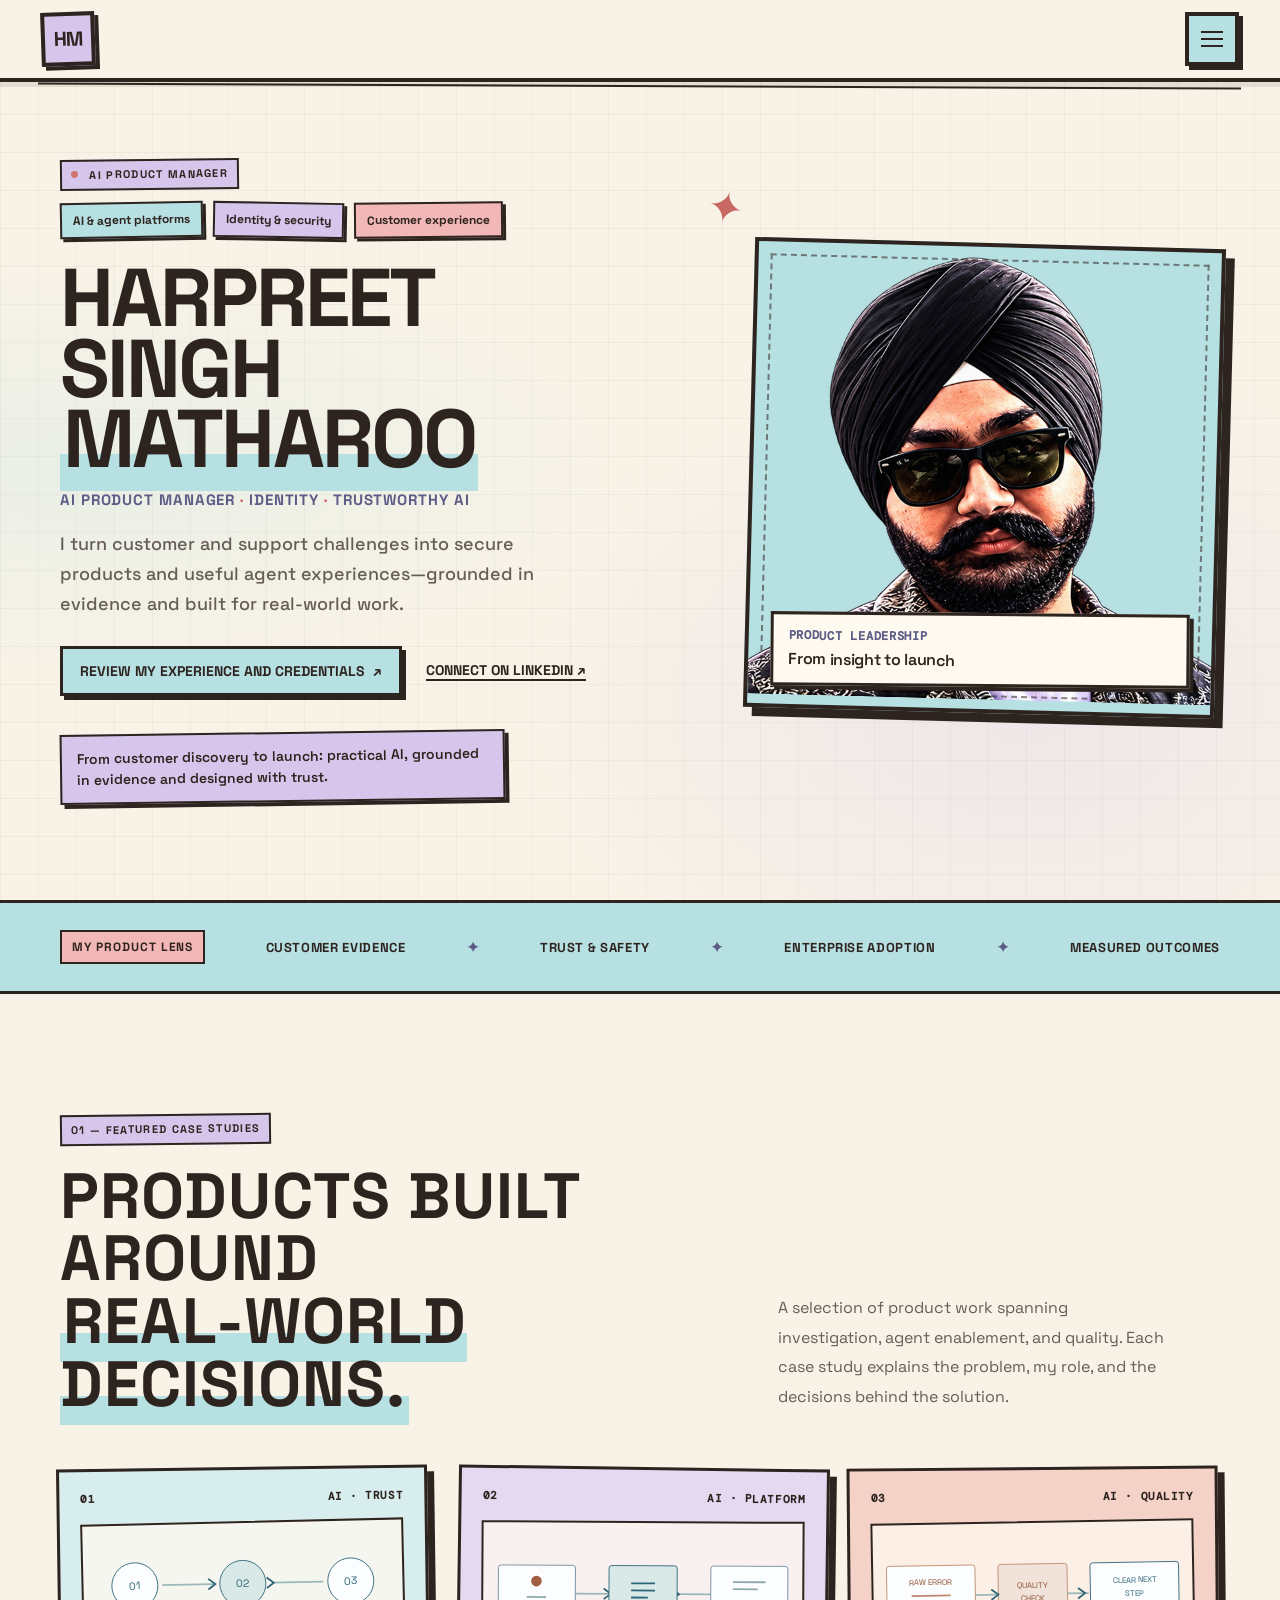
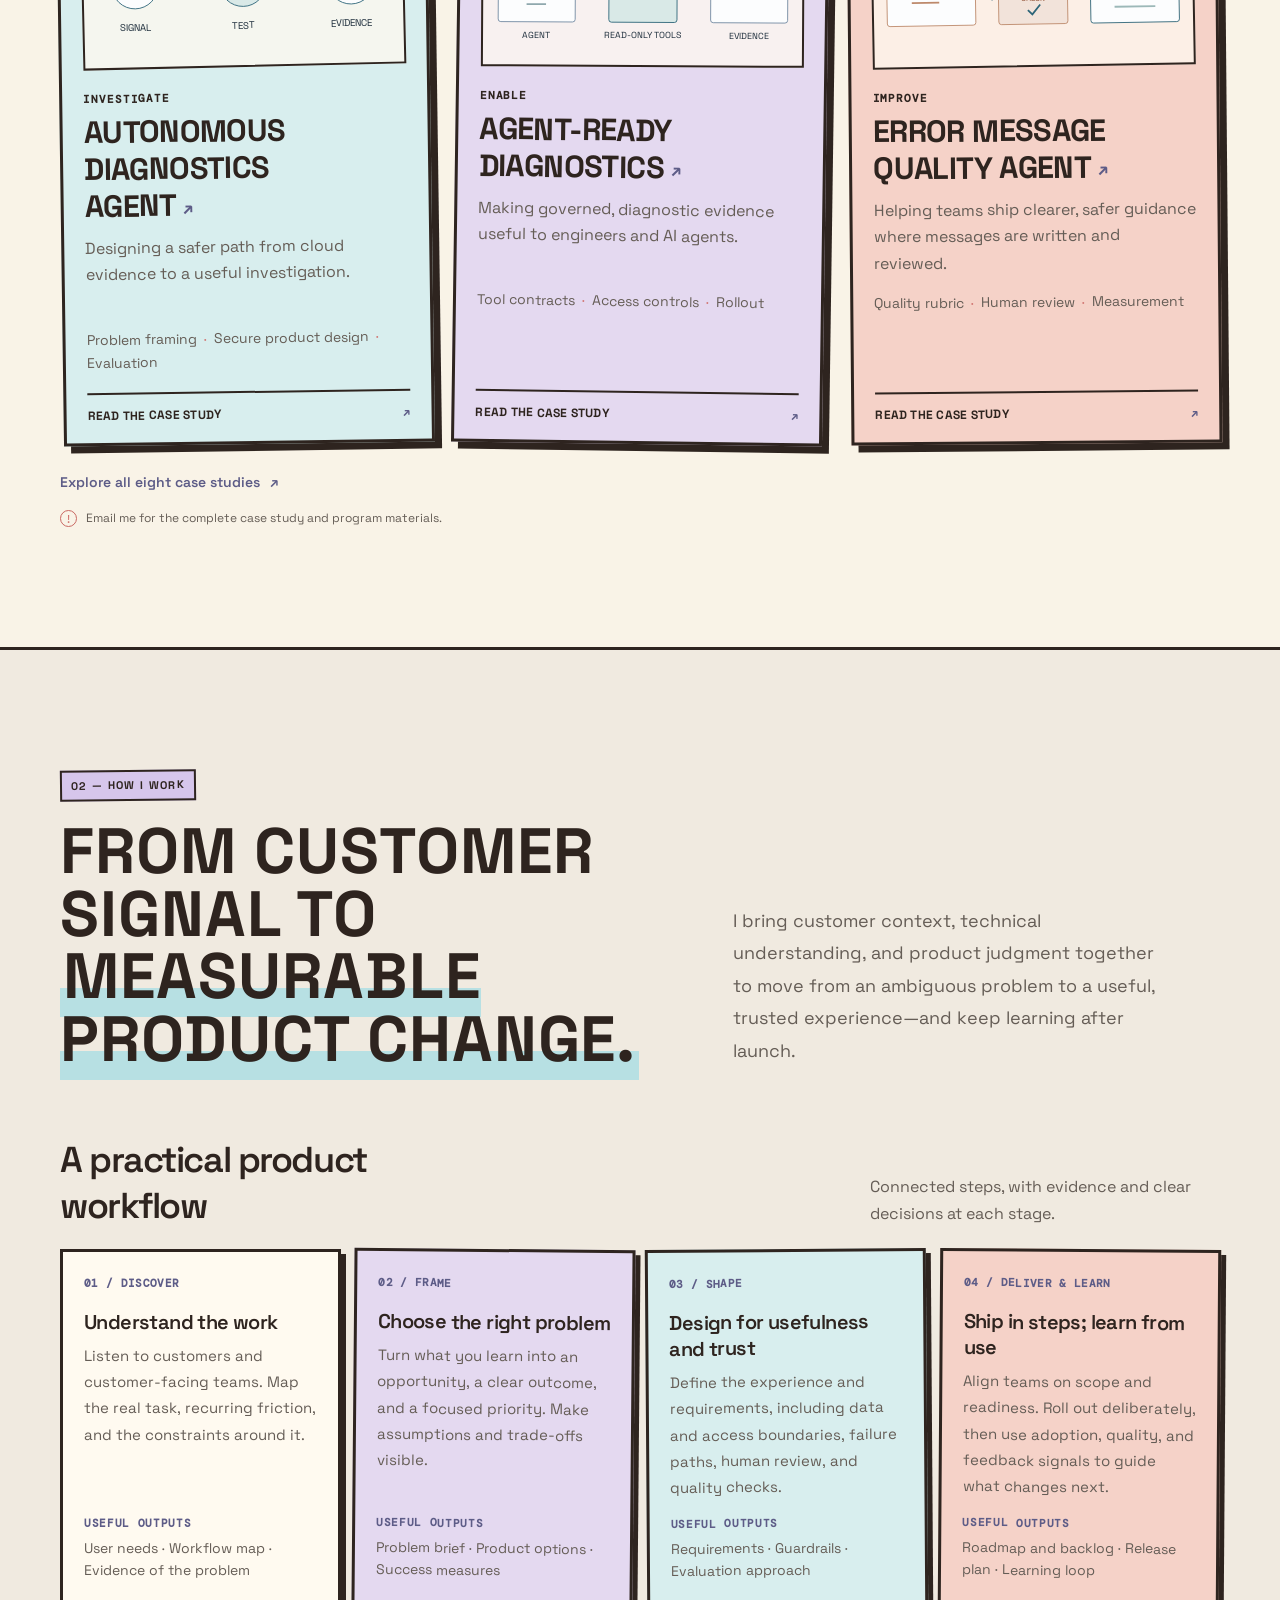
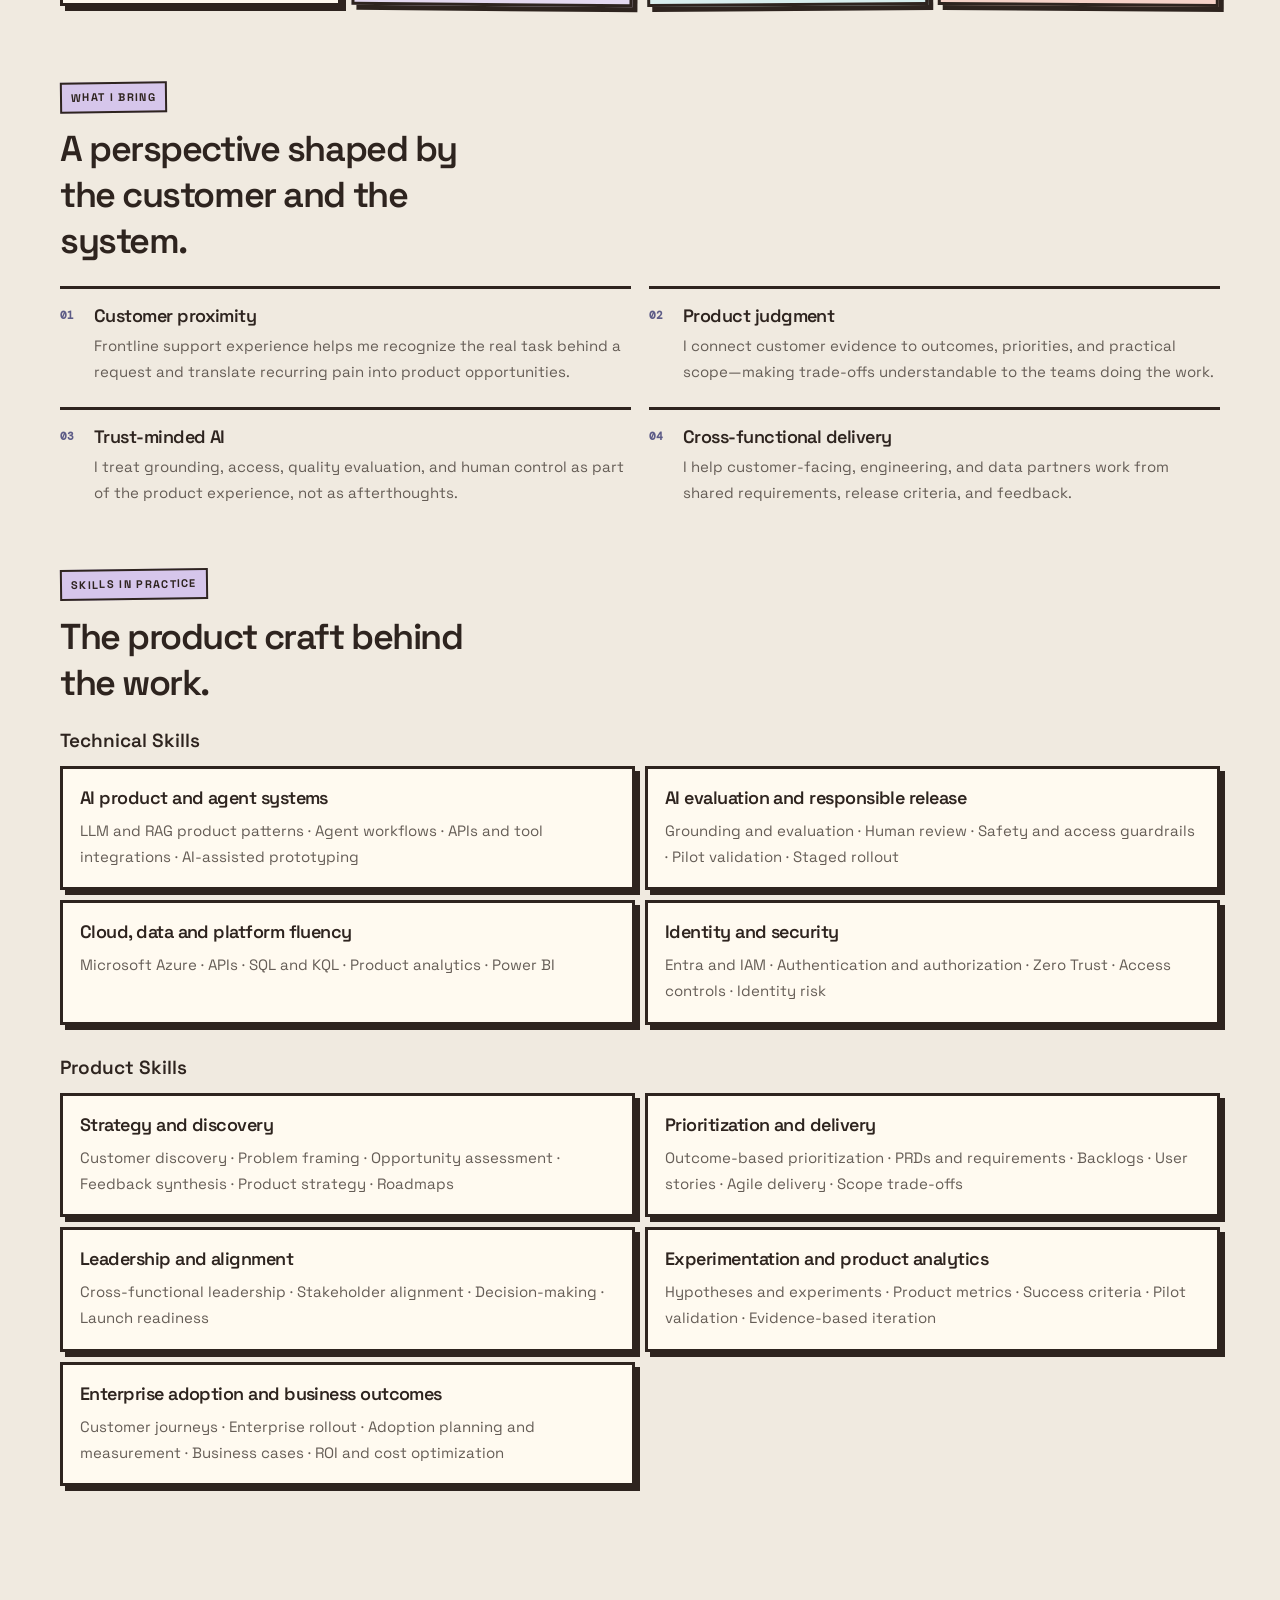
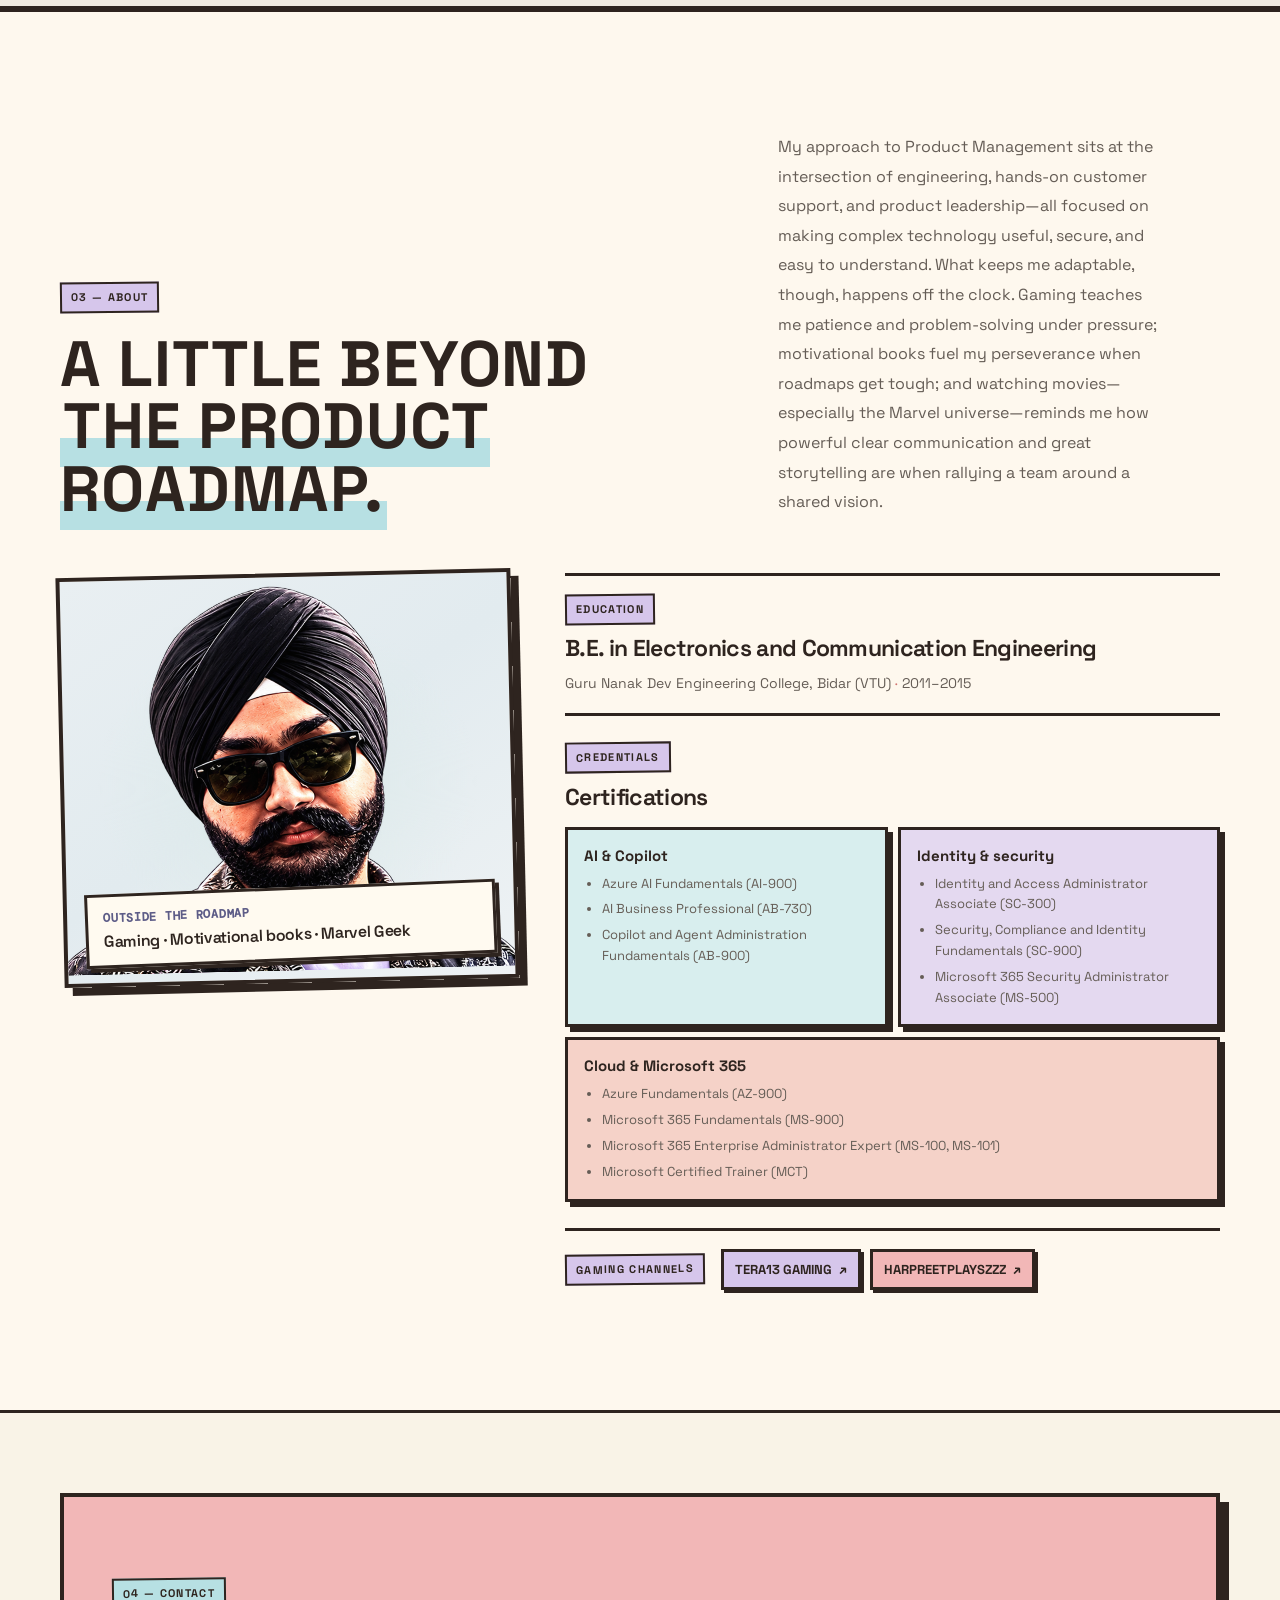
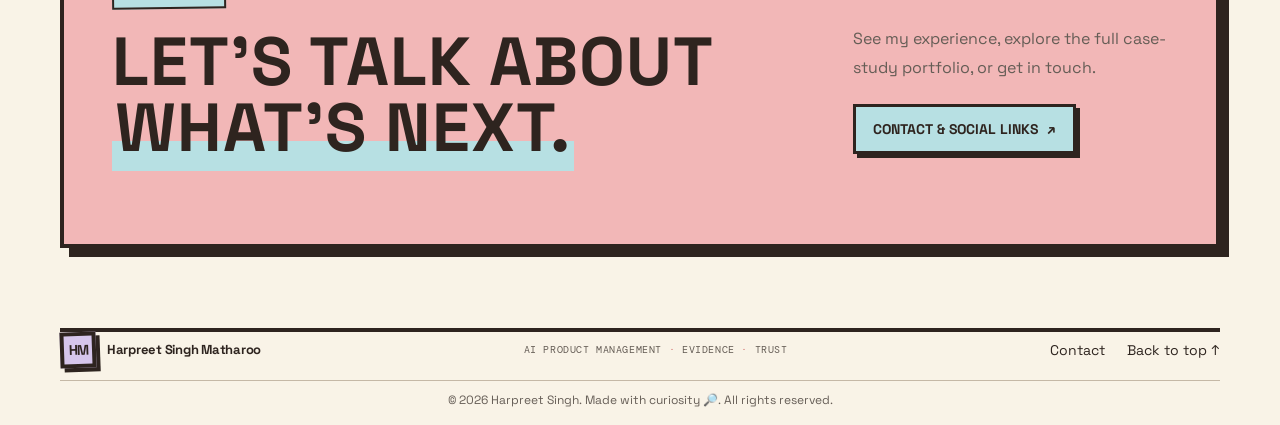
==== commit a38311fc: "Add education and credentials to experience page Make the page title and site navigation explicit, i" ====
--- a/index.html
+++ b/index.html
@@ -27,7 +27,7 @@
           <div class="nav-panel">
             <a href="index.html" aria-current="page">Home</a>
             <a href="#about">About</a>
-            <a href="experience.html">Experience</a>
+            <a href="experience.html">Experience and Credentials</a>
             <a href="case-studies.html">Case studies</a>
             <a href="contact.html">Contact</a>
           </div>
@@ -51,7 +51,7 @@
             agent experiences—grounded in evidence and built for real-world work.
           </p>
           <div class="hero-actions">
-            <a class="button button-dark" href="experience.html">Review my experience <span aria-hidden="true">↗</span></a>
+            <a class="button button-dark" href="experience.html">Review my experience and credentials <span aria-hidden="true">↗</span></a>
             <a
               class="text-link"
               href="https://www.linkedin.com/in/harpreetsmatharoo/"
@@ -332,9 +332,7 @@
               <h2 id="about-title">A little beyond<br><em>the product roadmap.</em></h2>
             </div>
             <p class="section-intro">
-              My perspective is shaped by hands-on customer support, product leadership,
-              and an engineering education. I focus on making complex technical work more
-              useful, secure, and understandable.
+              My approach to Product Management sits at the intersection of engineering, hands-on customer support, and product leadership—all focused on making complex technology useful, secure, and easy to understand. What keeps me adaptable, though, happens off the clock. Gaming teaches me patience and problem-solving under pressure; motivational books fuel my perseverance when roadmaps get tough; and watching movies—especially the Marvel universe—reminds me how powerful clear communication and great storytelling are when rallying a team around a shared vision.
             </p>
           </div>
 
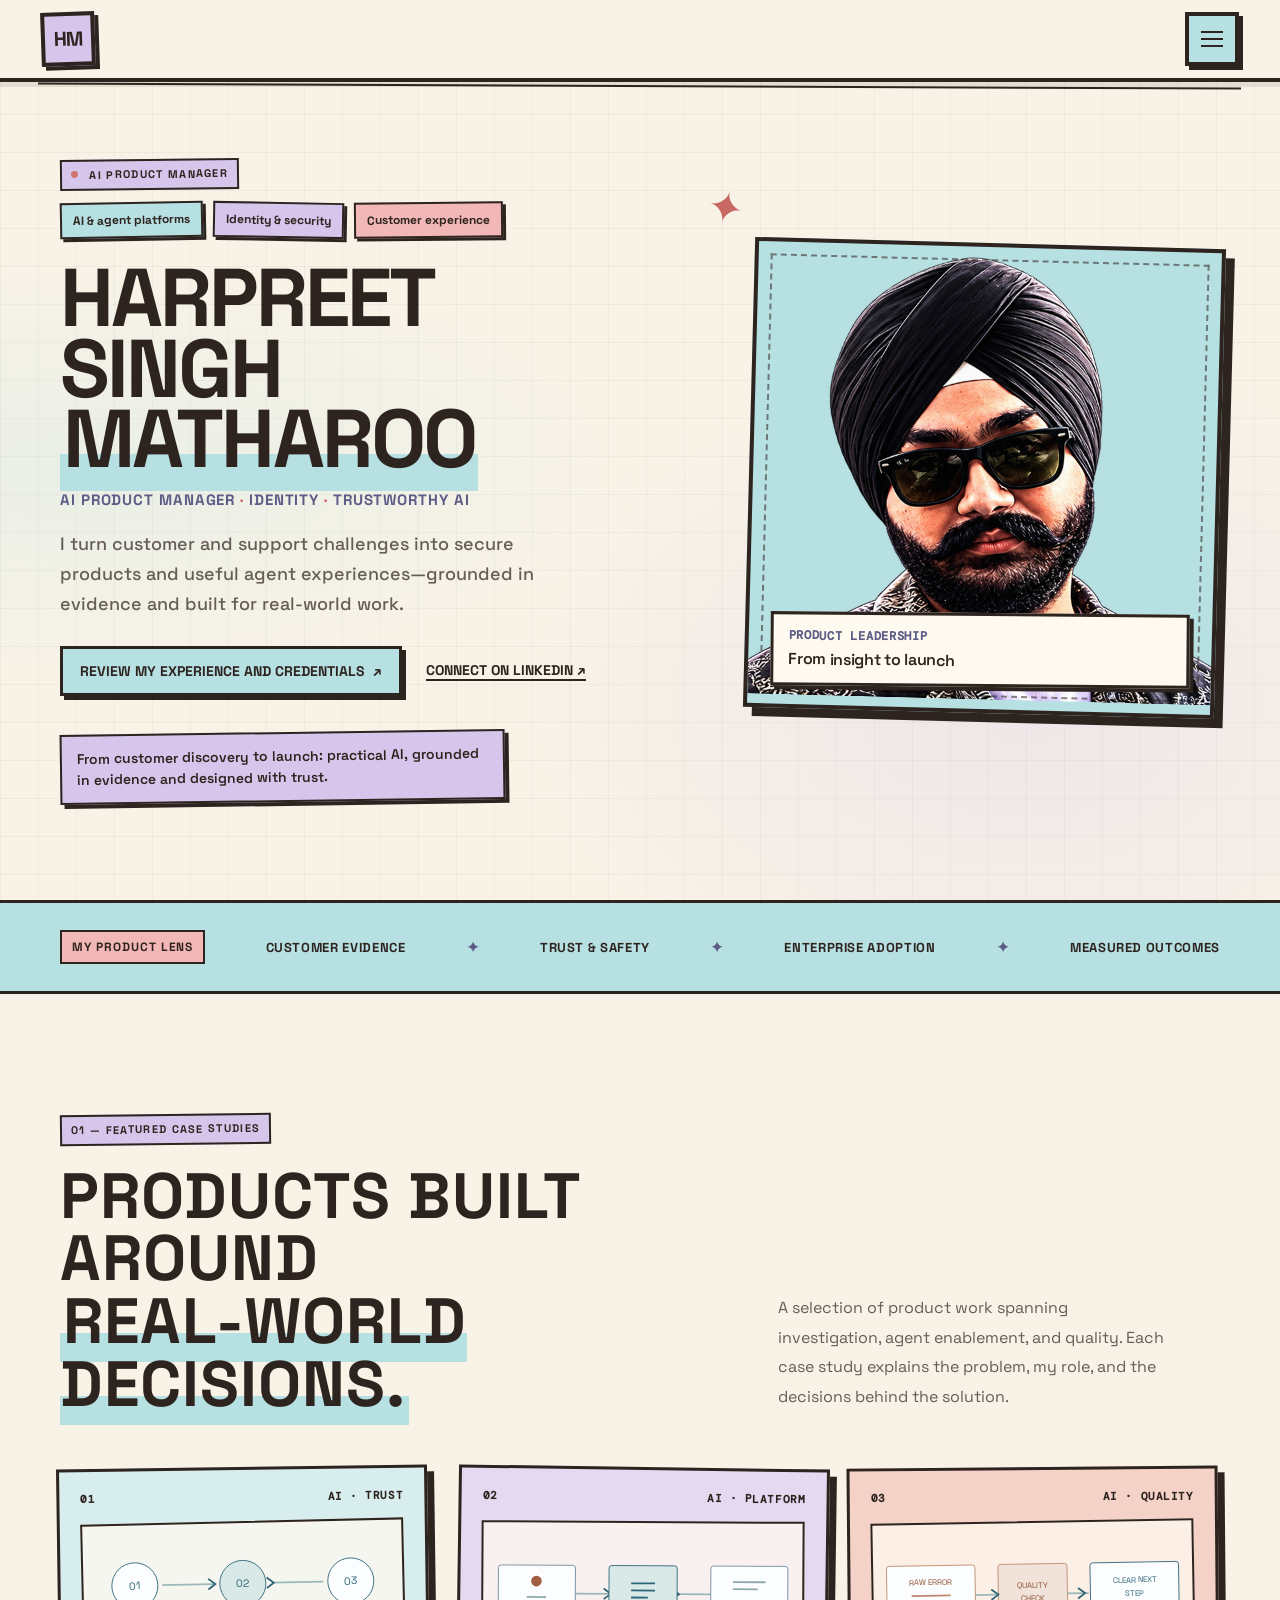
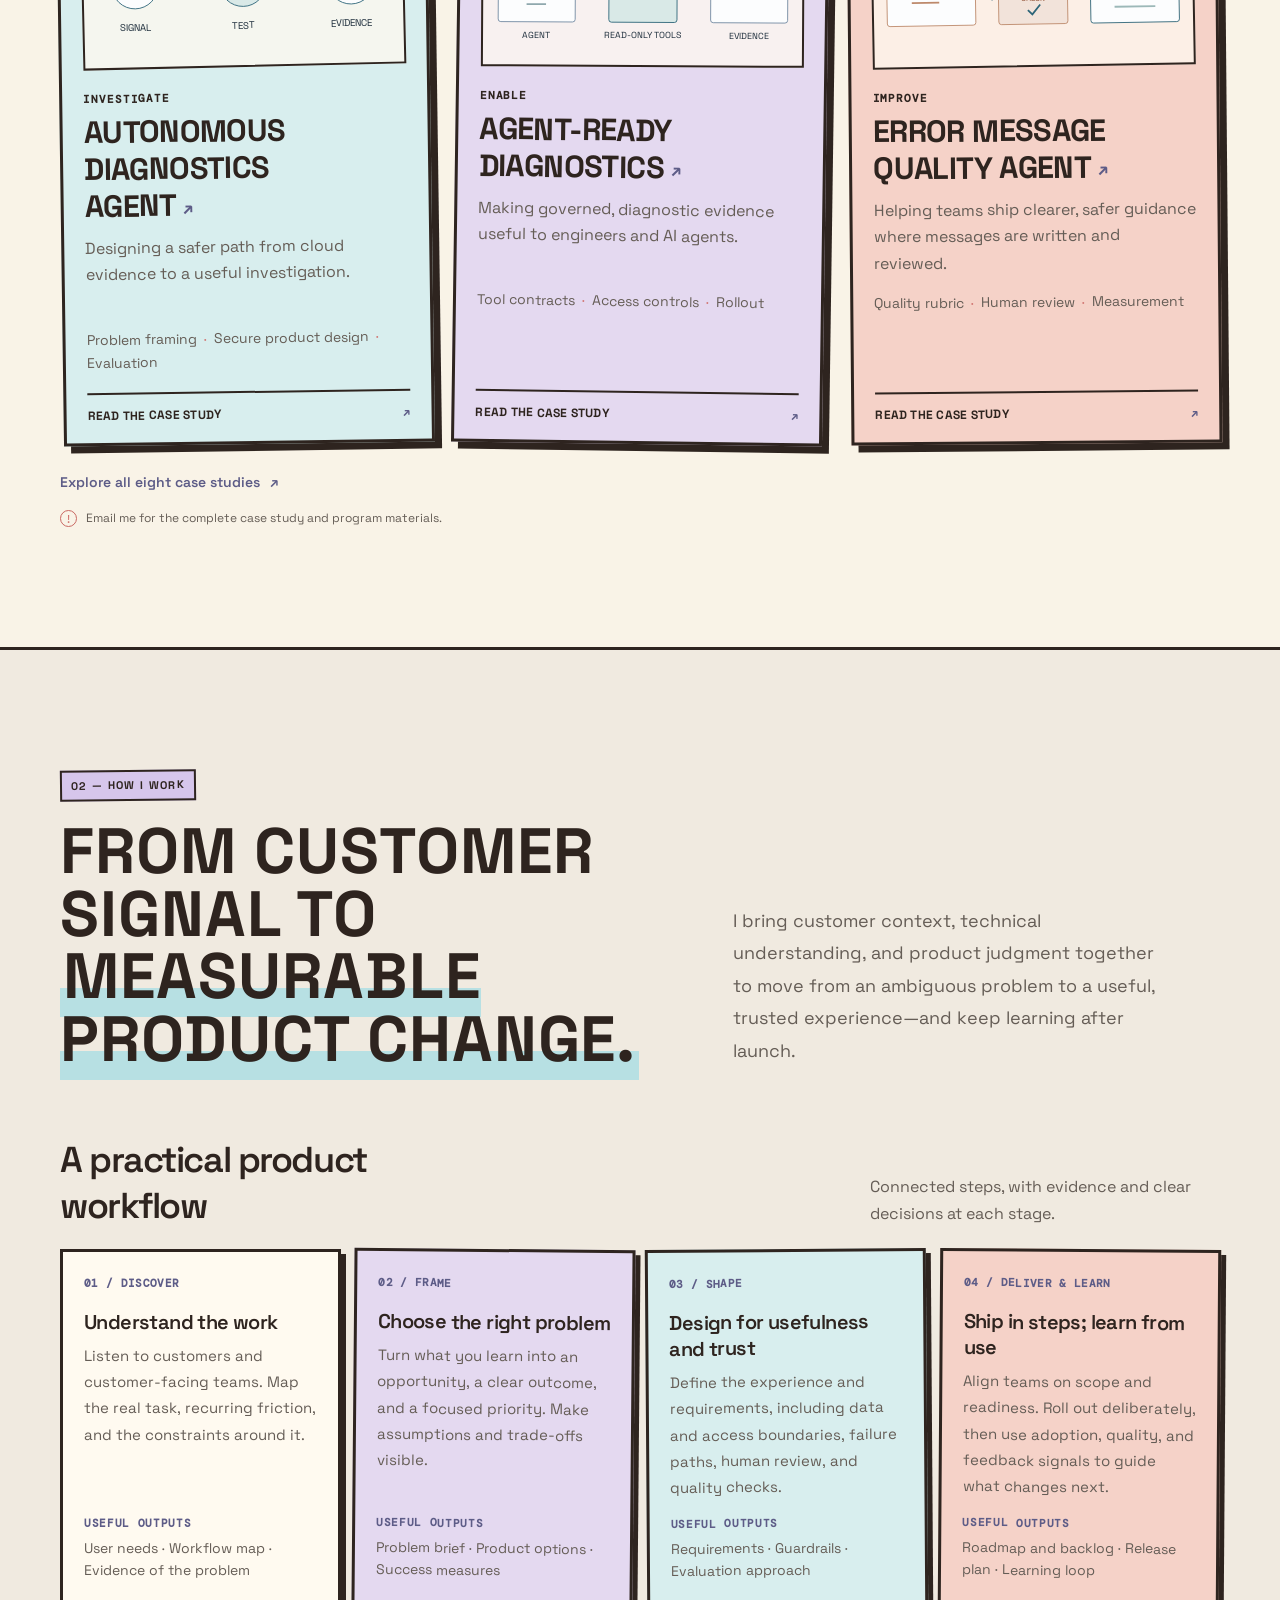
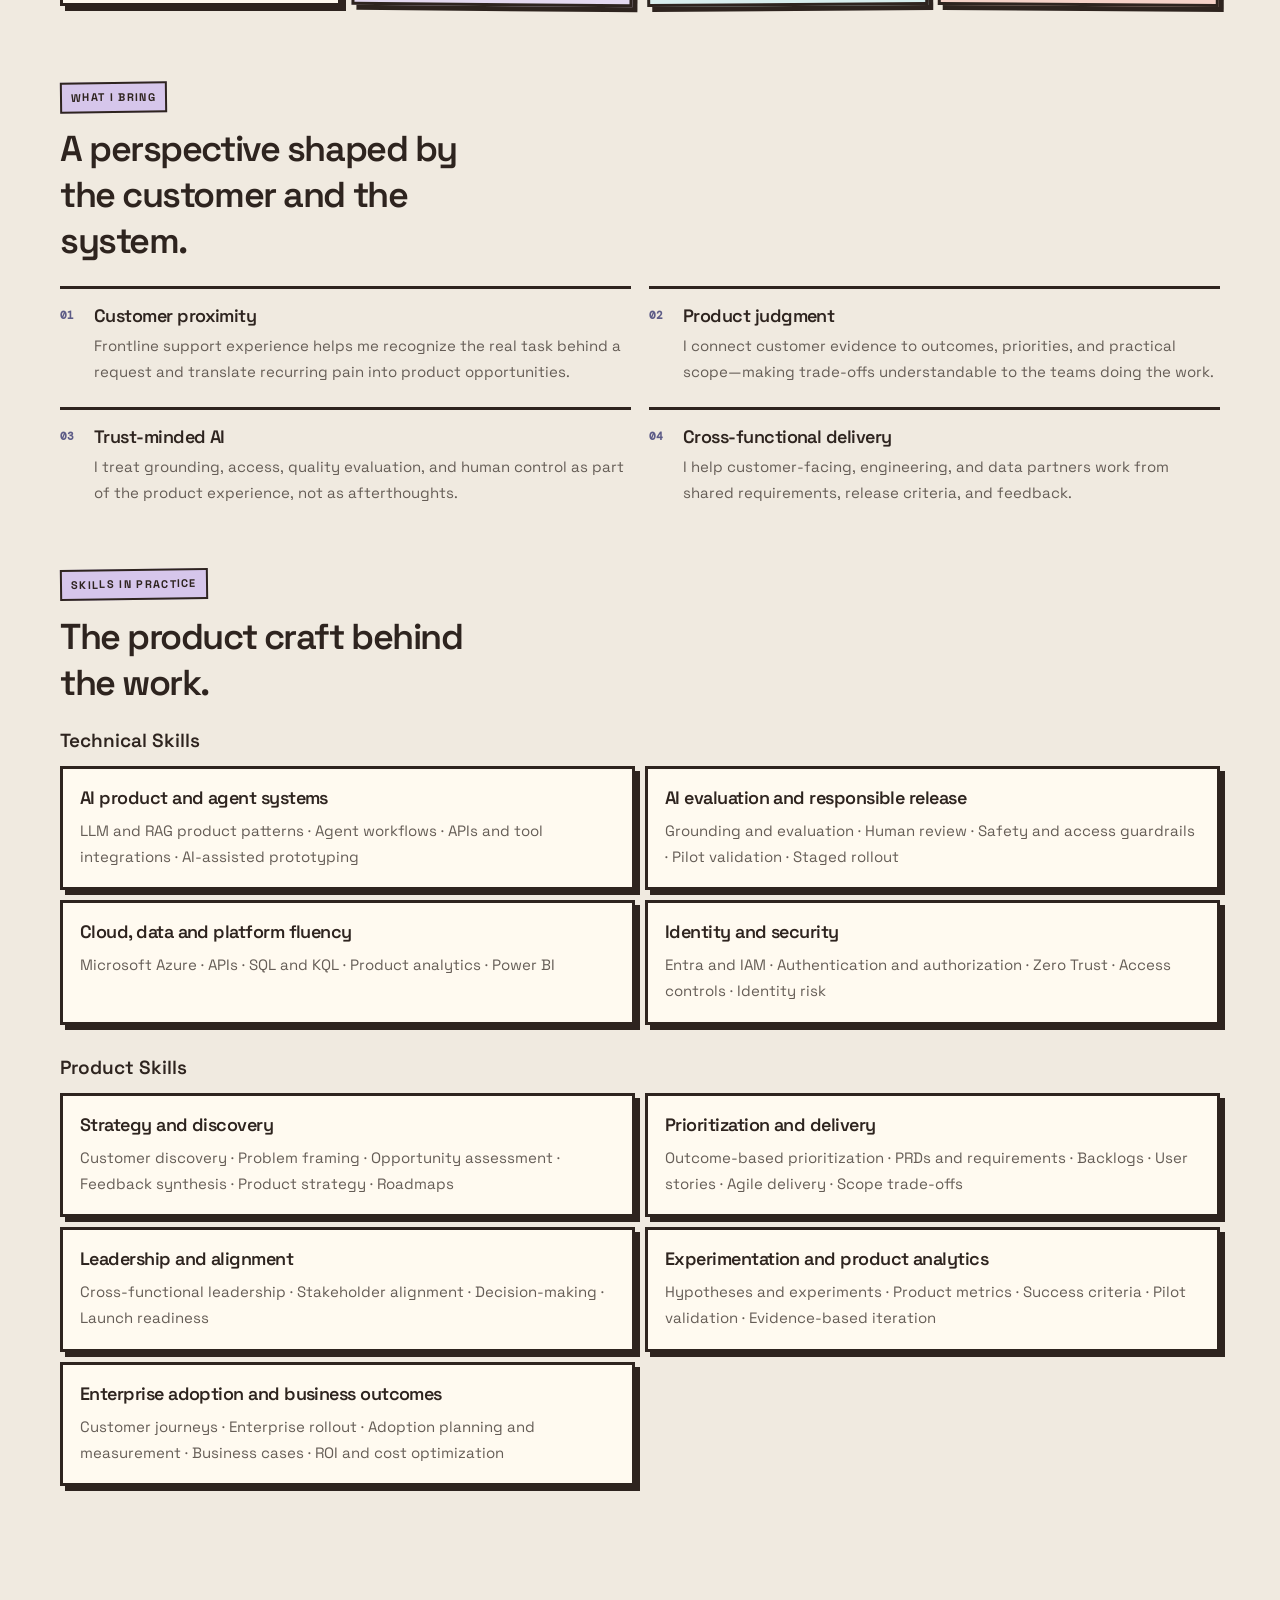
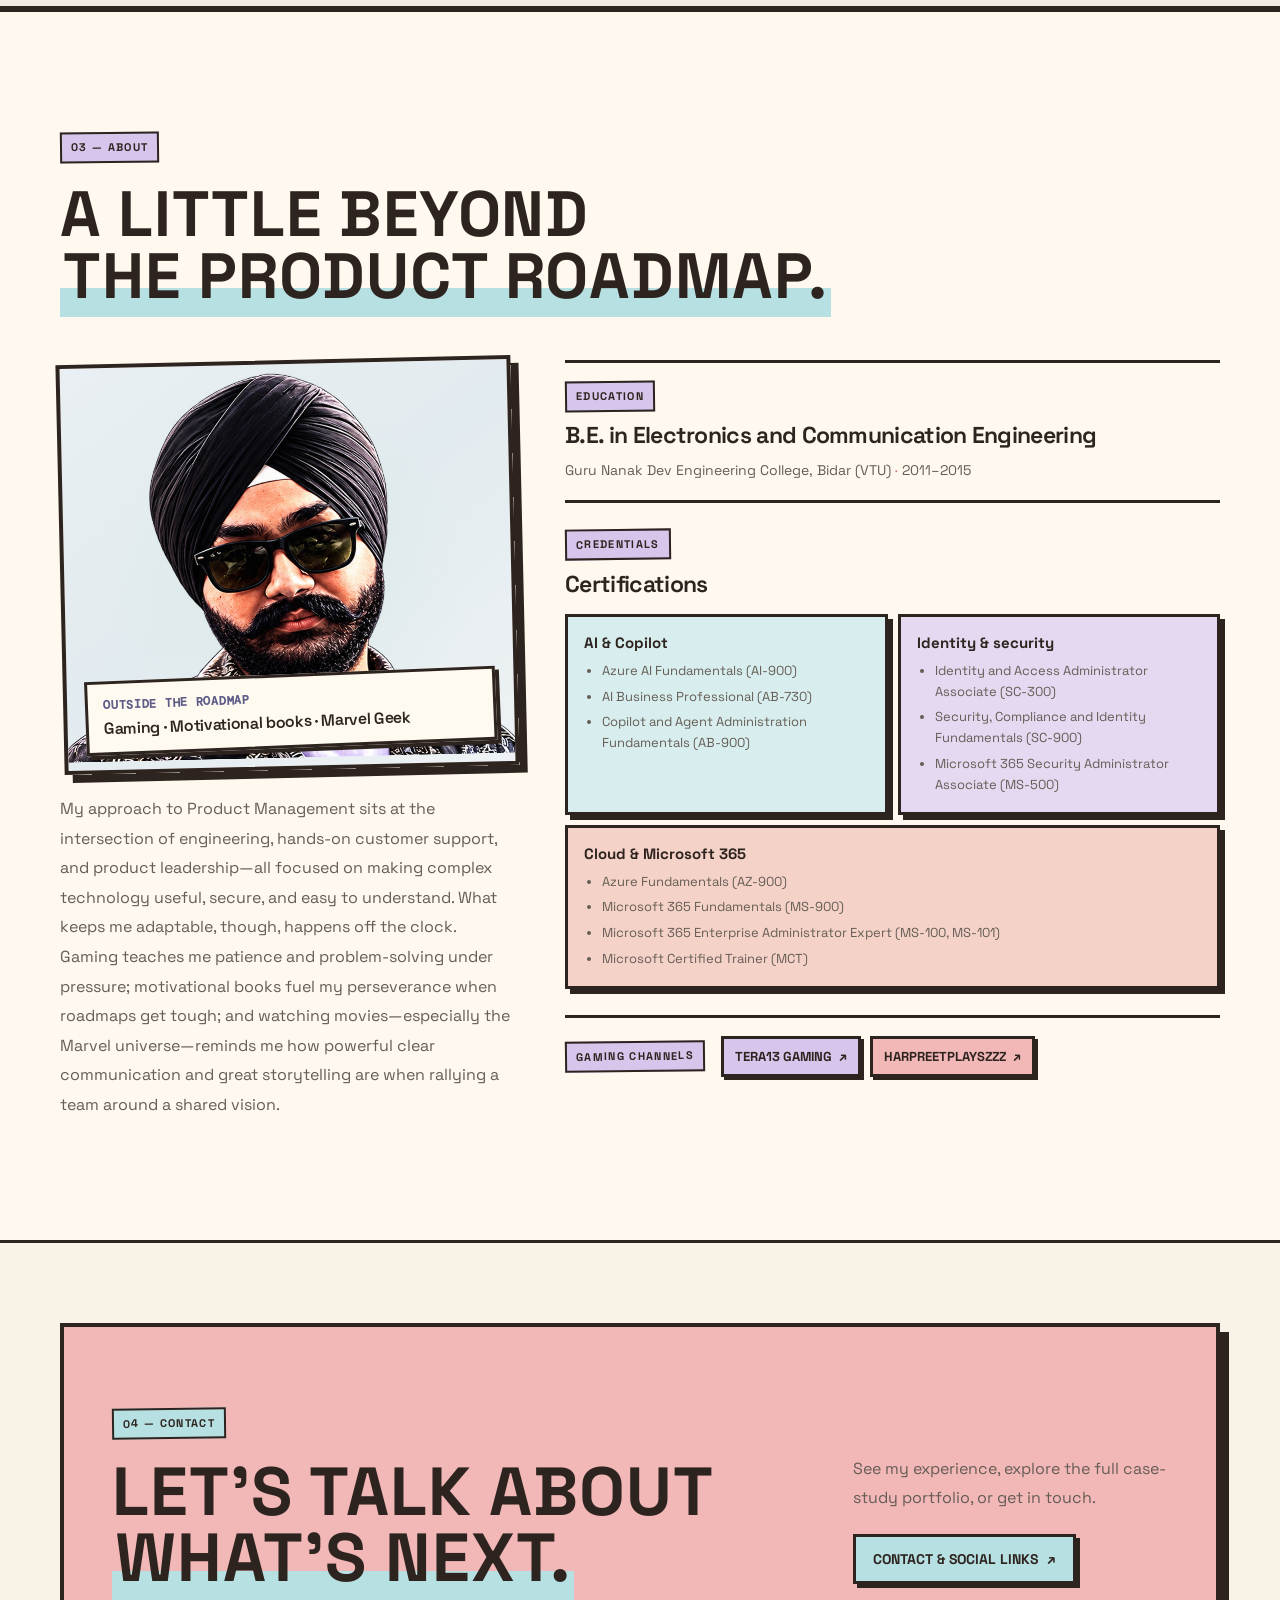
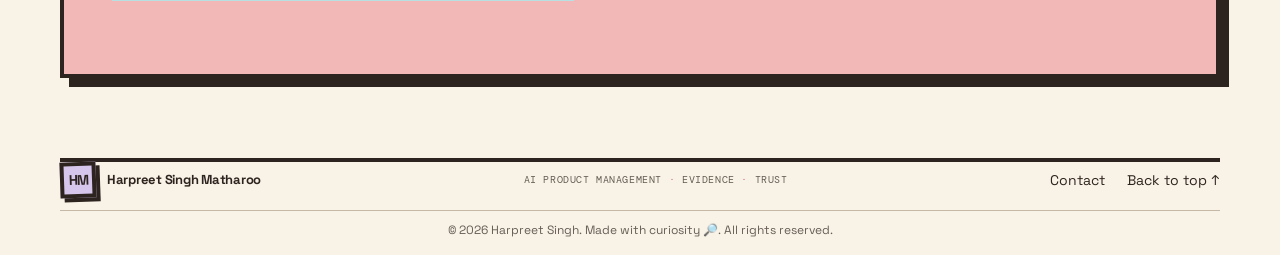
==== commit c80e7157: "Stack About copy and add PM skills Co-authored-by: Copilot <223556219+Copilot@users.noreply.github.c" ====
--- a/index.html
+++ b/index.html
@@ -331,18 +331,20 @@
               <p class="eyebrow">03 — ABOUT</p>
               <h2 id="about-title">A little beyond<br><em>the product roadmap.</em></h2>
             </div>
-            <p class="section-intro">
-              My approach to Product Management sits at the intersection of engineering, hands-on customer support, and product leadership—all focused on making complex technology useful, secure, and easy to understand. What keeps me adaptable, though, happens off the clock. Gaming teaches me patience and problem-solving under pressure; motivational books fuel my perseverance when roadmaps get tough; and watching movies—especially the Marvel universe—reminds me how powerful clear communication and great storytelling are when rallying a team around a shared vision.
-            </p>
           </div>
 
           <div class="about-grid">
-            <div class="about-portrait-frame">
-              <img src="assets/harpreet-portrait.png" alt="Illustrated portrait of Harpreet Singh Matharoo">
-              <div class="about-portrait-caption">
-                <span>OUTSIDE THE ROADMAP</span>
-                <strong>Gaming · Motivational books · Marvel Geek</strong>
+            <div class="about-profile">
+              <div class="about-portrait-frame">
+                <img src="assets/harpreet-portrait.png" alt="Illustrated portrait of Harpreet Singh Matharoo">
+                <div class="about-portrait-caption">
+                  <span>OUTSIDE THE ROADMAP</span>
+                  <strong>Gaming · Motivational books · Marvel Geek</strong>
+                </div>
               </div>
+              <p class="section-intro about-intro">
+                My approach to Product Management sits at the intersection of engineering, hands-on customer support, and product leadership—all focused on making complex technology useful, secure, and easy to understand. What keeps me adaptable, though, happens off the clock. Gaming teaches me patience and problem-solving under pressure; motivational books fuel my perseverance when roadmaps get tough; and watching movies—especially the Marvel universe—reminds me how powerful clear communication and great storytelling are when rallying a team around a shared vision.
+              </p>
             </div>
 
             <div class="about-details">
--- a/styles.css
+++ b/styles.css
@@ -1053,11 +1053,24 @@
   background: var(--surface);
 }
 
+.about-section .section-heading {
+  grid-template-columns: 1fr;
+}
+
 .about-grid {
   display: grid;
   grid-template-columns: minmax(0, 0.82fr) minmax(0, 1.18fr);
   align-items: start;
   gap: 50px;
+}
+
+.about-profile {
+  min-width: 0;
+}
+
+.about-intro {
+  max-width: none;
+  margin: 24px 0 0;
 }
 
 .about-portrait-frame {
@@ -2476,6 +2489,14 @@
   font-weight: 700;
 }
 
+.project-panel-role .project-list li em {
+  display: block;
+  margin-top: 4px;
+  color: var(--muted);
+  font-size: 13px;
+  font-weight: 400;
+}
+
 .project-measurement {
   margin-top: 54px;
   padding: clamp(24px, 4vw, 38px);
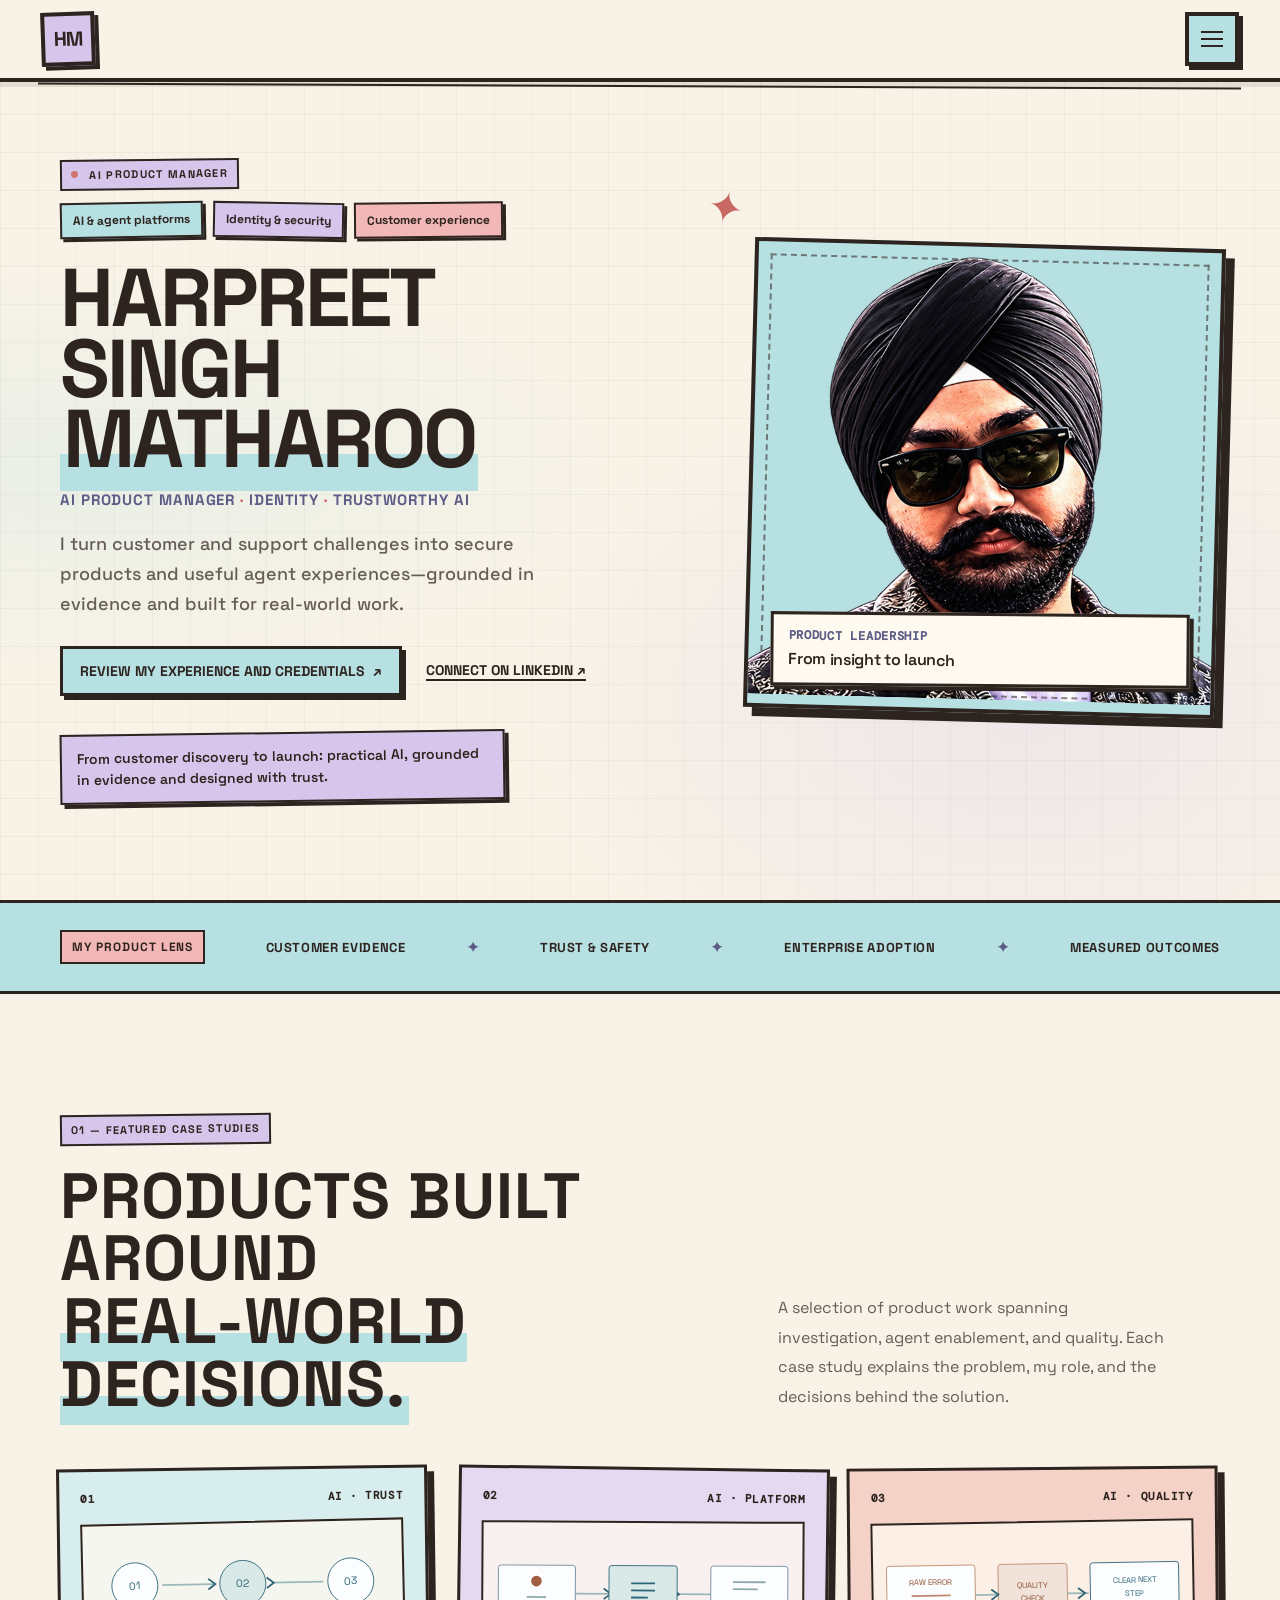
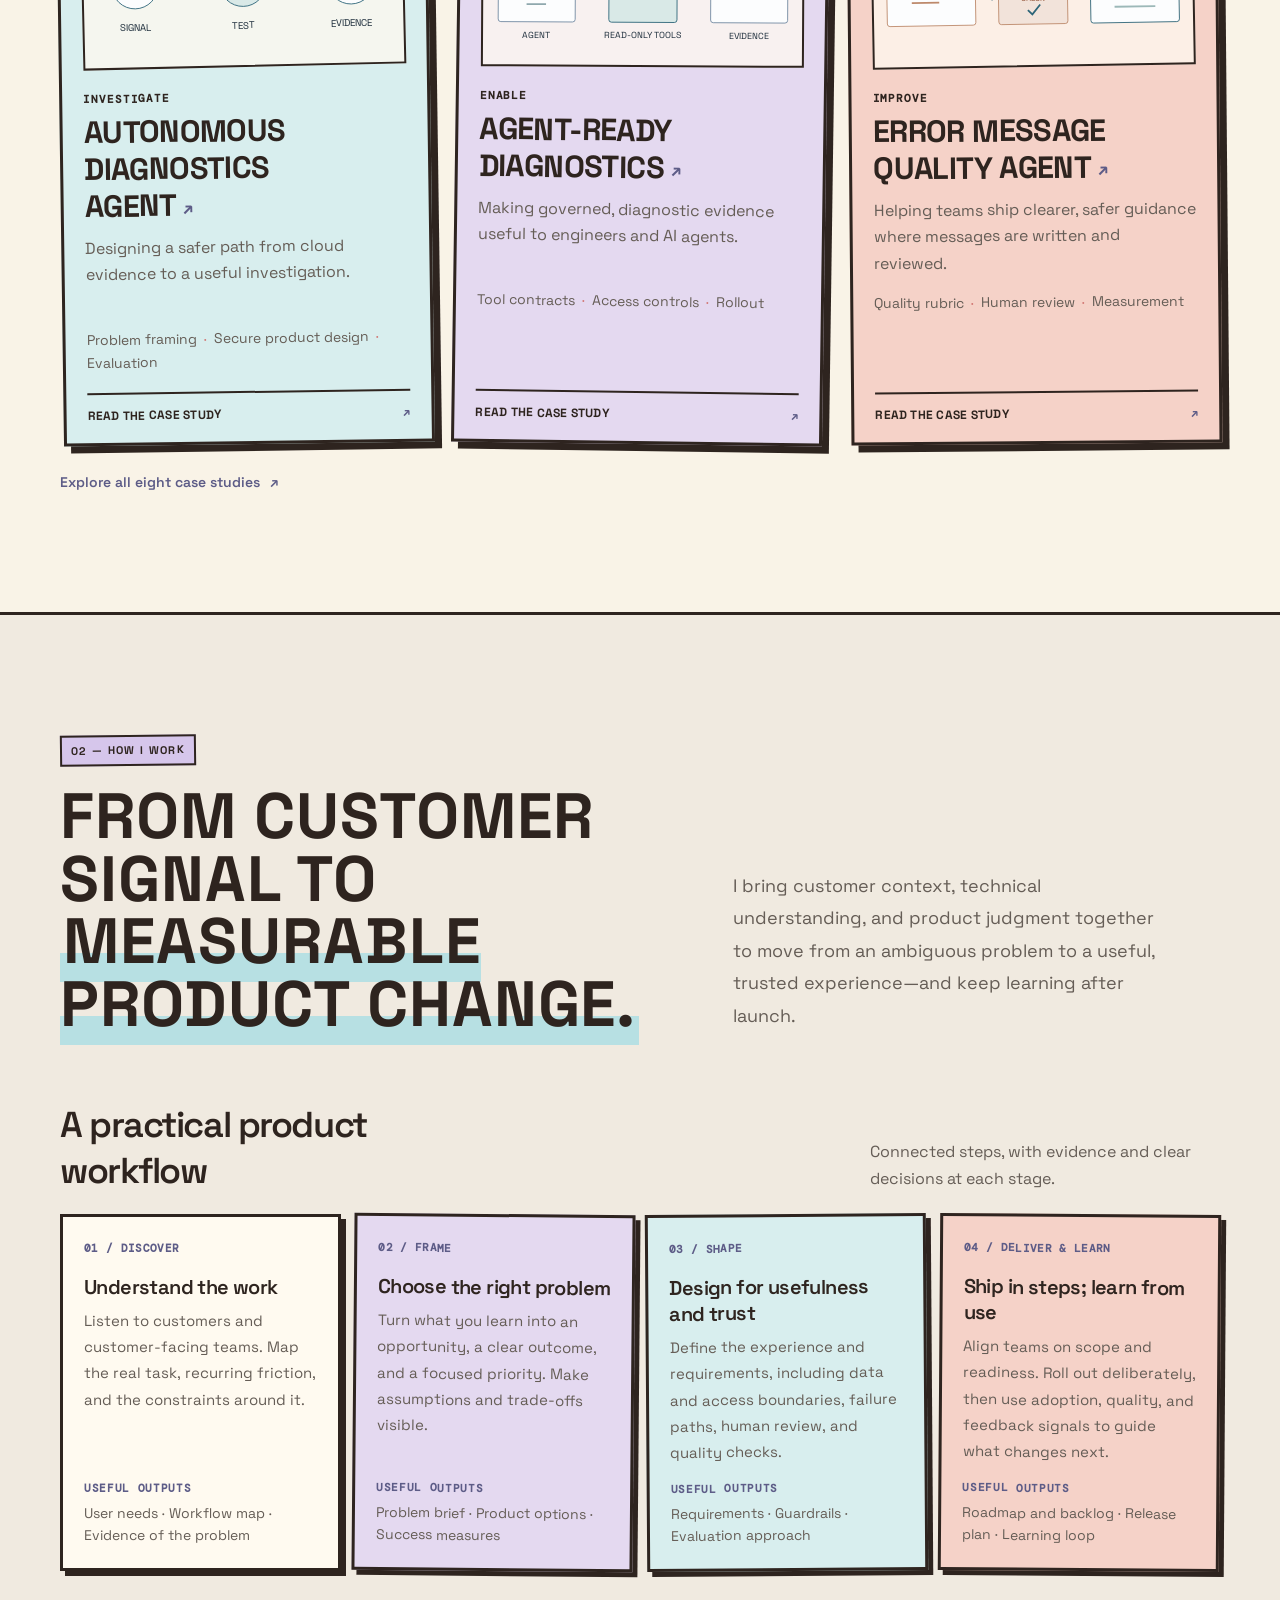
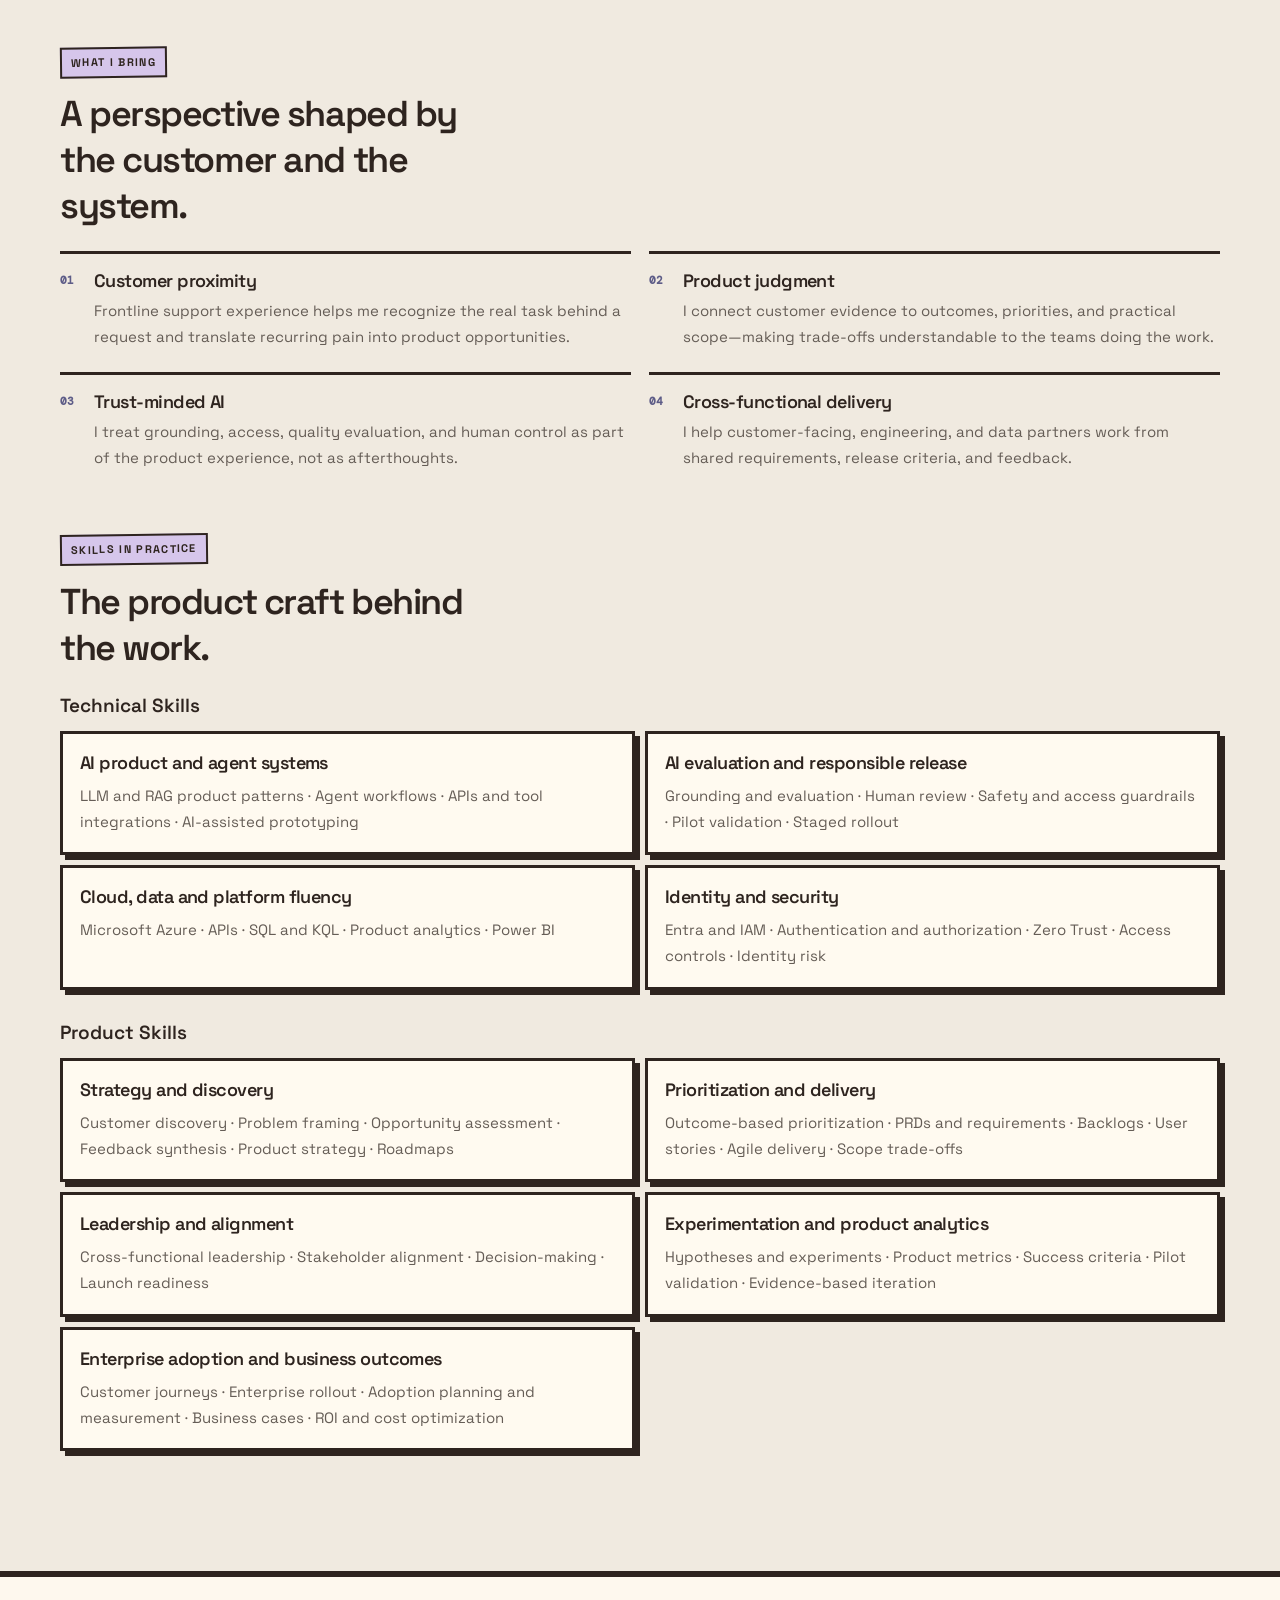
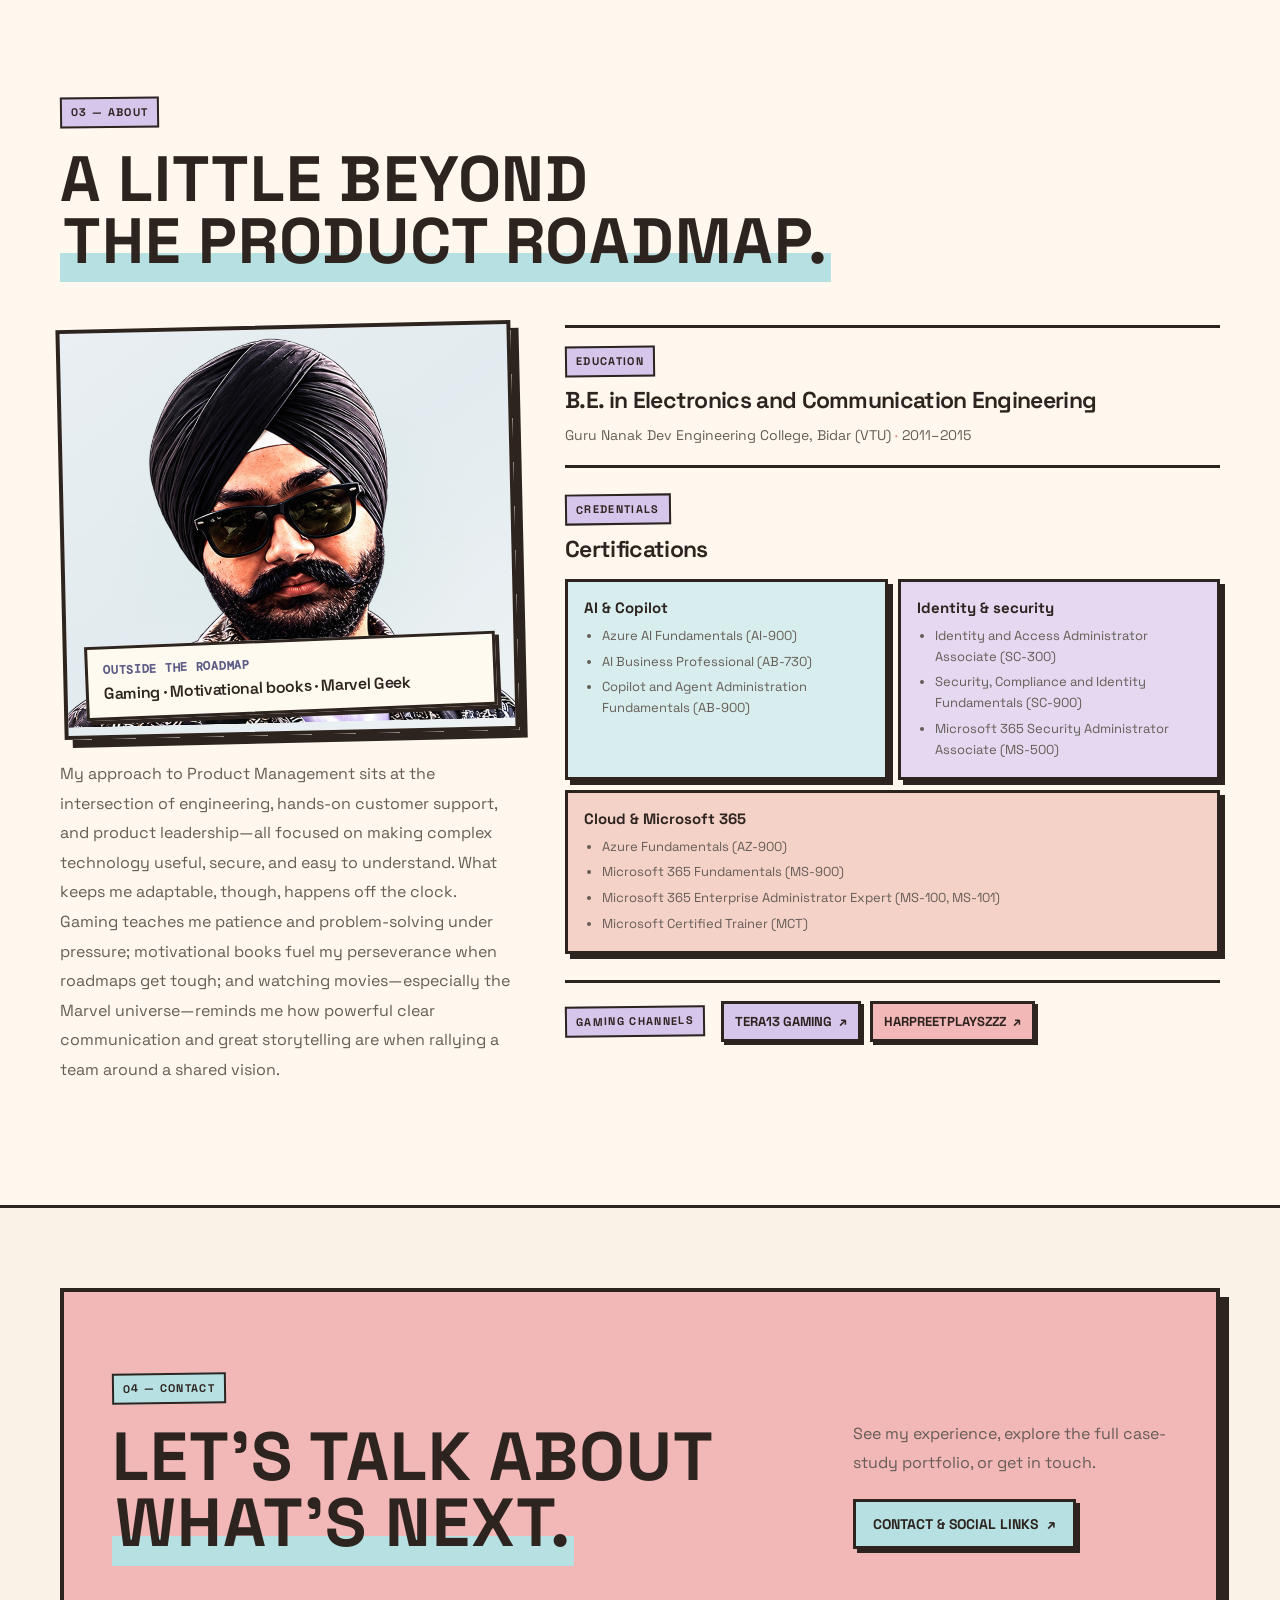
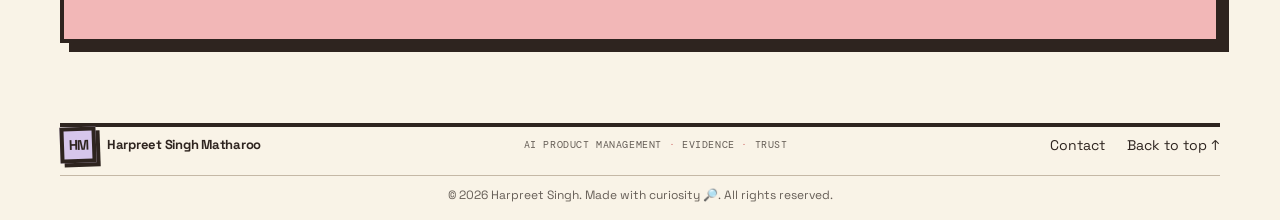
==== commit 2937de6e: "Refine case study CTAs and add WhatsApp contact Co-authored-by: Copilot <223556219+Copilot@users.nor" ====
--- a/index.html
+++ b/index.html
@@ -180,7 +180,6 @@
           class="all-work-link"
           href="case-studies.html"
         >Explore all eight case studies <span aria-hidden="true">↗</span></a>
-        <p class="draft-note"><span aria-hidden="true">!</span> Email me for the complete case study and program materials.</p>
       </section>
 
       <section class="approach-section" id="approach" aria-labelledby="approach-title">
--- a/styles.css
+++ b/styles.css
@@ -690,27 +690,6 @@
   font-size: 12px;
 }
 
-.draft-note {
-  display: flex;
-  gap: 9px;
-  align-items: center;
-  margin: 18px 0 0;
-  color: var(--muted);
-  font-size: 12px;
-}
-
-.draft-note span {
-  width: 17px;
-  height: 17px;
-  display: grid;
-  place-items: center;
-  border: 1px solid var(--coral-strong);
-  border-radius: 50%;
-  color: var(--accent-warm);
-  font-family: var(--mono);
-  font-size: 12px;
-}
-
 .all-work-link {
   margin-top: 28px;
 }
@@ -2489,14 +2468,6 @@
   font-weight: 700;
 }
 
-.project-panel-role .project-list li em {
-  display: block;
-  margin-top: 4px;
-  color: var(--muted);
-  font-size: 13px;
-  font-weight: 400;
-}
-
 .project-measurement {
   margin-top: 54px;
   padding: clamp(24px, 4vw, 38px);
@@ -2550,44 +2521,24 @@
   margin: 48px auto 0;
 }
 
-.project-cta {
-  margin-top: 72px;
-  padding: clamp(28px, 5vw, 54px);
-  border: 4px solid var(--ink);
-  background: var(--coral);
-  box-shadow: 9px 9px 0 var(--ink);
-}
-
-.project-cta h2 {
-  max-width: 780px;
-  margin: 0 0 14px;
-  font-size: clamp(34px, 5vw, 62px);
-  line-height: 0.98;
-}
-
-.project-cta > p:not(.project-overline):not(.project-access-note) {
-  max-width: 65ch;
-  margin: 0 0 24px;
+.project-contact-note {
+  margin: 48px 0 0;
+  color: var(--muted);
+  font-size: 13px;
+  line-height: 1.6;
+  text-align: center;
+}
+
+.project-contact-note a {
   color: var(--ink);
-  font-size: 17px;
-  line-height: 1.65;
-}
-
-.project-cta .button {
-  width: fit-content;
-}
-
-.project-cta .project-access-note {
-  margin: 18px 0 0;
-  color: var(--muted);
-  font-size: 12px;
+  font-weight: 700;
+  text-underline-offset: 0.18em;
 }
 
 .project-header,
 .project-panel,
 .project-measurement,
 .project-metrics li,
-.project-cta,
 .project-hero-visual,
 .project-secondary-visual {
   transition: transform 180ms ease, box-shadow 180ms ease;
@@ -2619,11 +2570,6 @@
     box-shadow: 4px 4px 0 var(--ink);
   }
 
-  .project-cta:hover {
-    transform: translateY(-2px) rotate(0.15deg);
-    box-shadow: 11px 11px 0 var(--ink);
-  }
-
   .project-hero-visual:hover,
   .project-secondary-visual:hover {
     transform: translateY(-2px) rotate(0.1deg);
@@ -2708,13 +2654,6 @@
     grid-template-columns: 1fr;
   }
 
-  .project-cta {
-    margin-top: 54px;
-  }
-
-  .project-cta .button {
-    width: 100%;
-  }
 }
 
 @media (prefers-reduced-motion: reduce) {
@@ -2723,7 +2662,6 @@
   .project-panel:hover,
   .project-measurement:hover,
   .project-metrics li:hover,
-  .project-cta:hover,
   .project-hero-visual:hover,
   .project-secondary-visual:hover {
     transform: none;
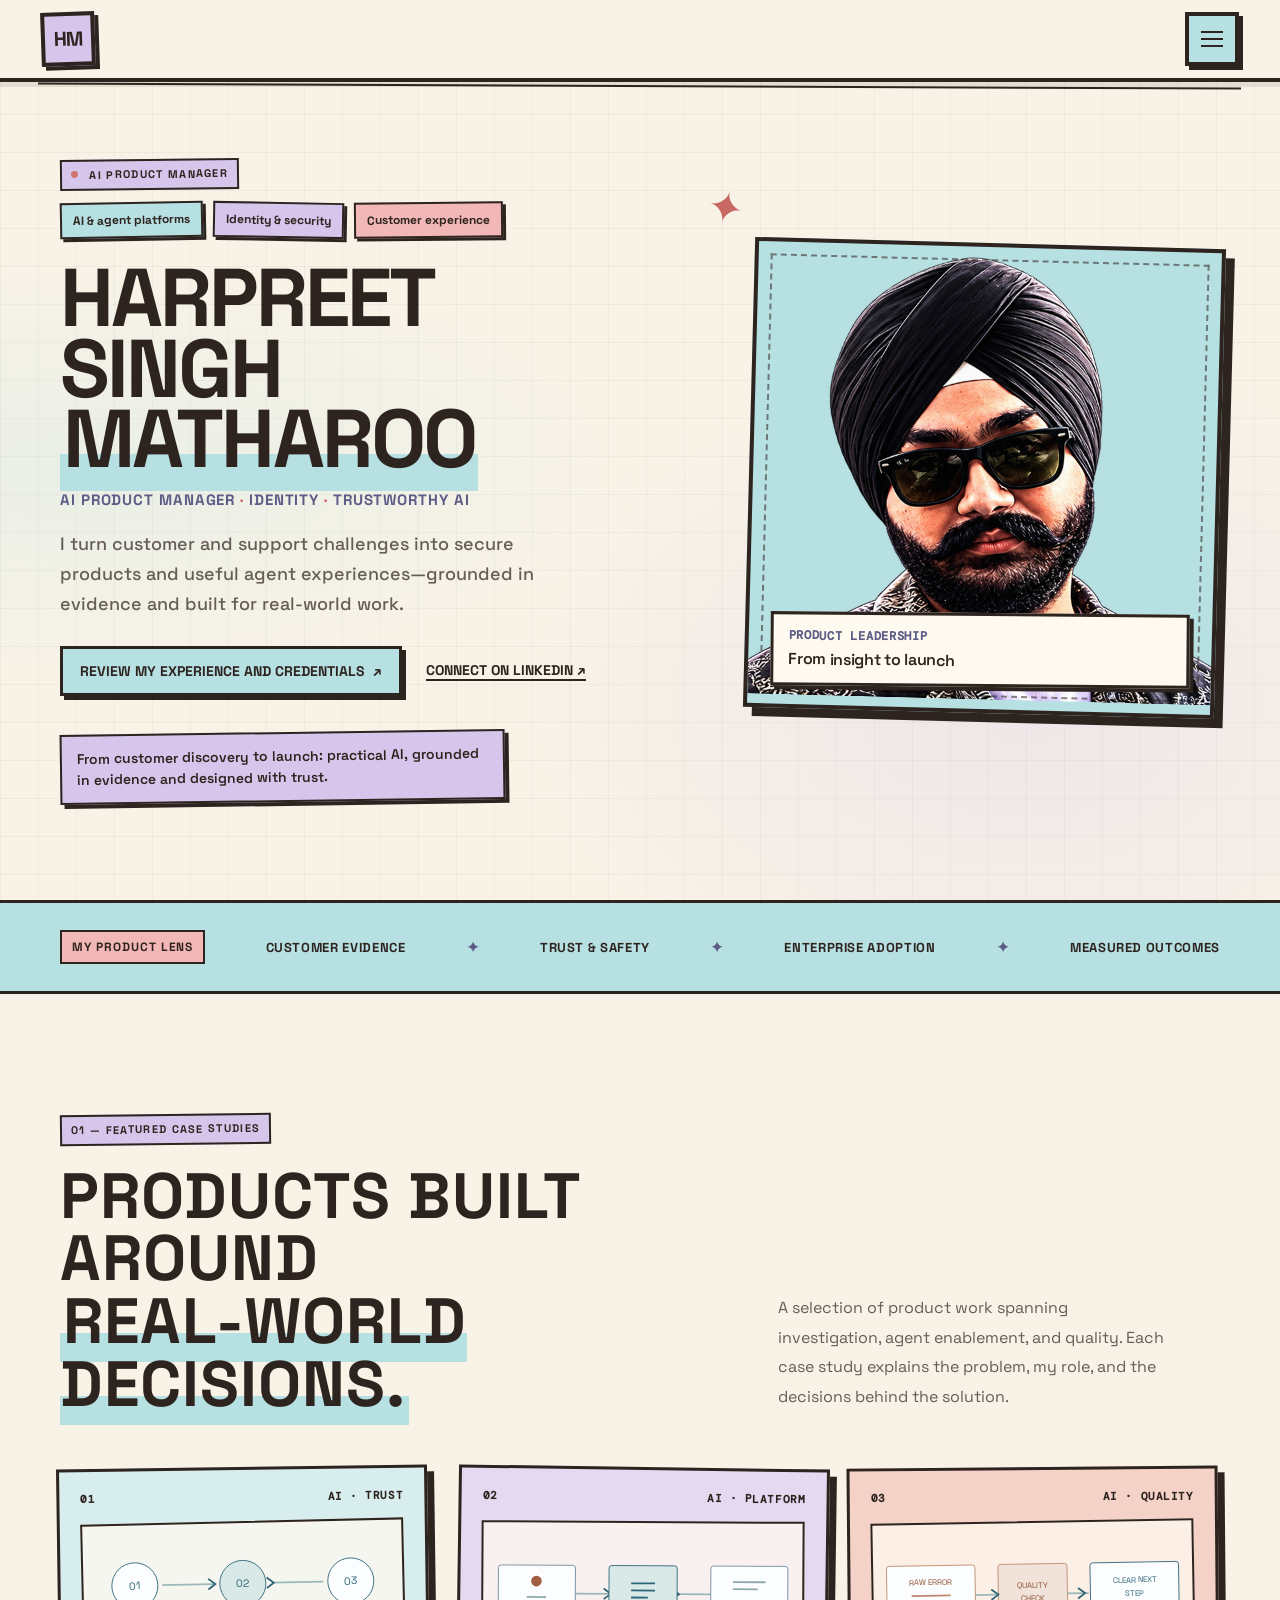
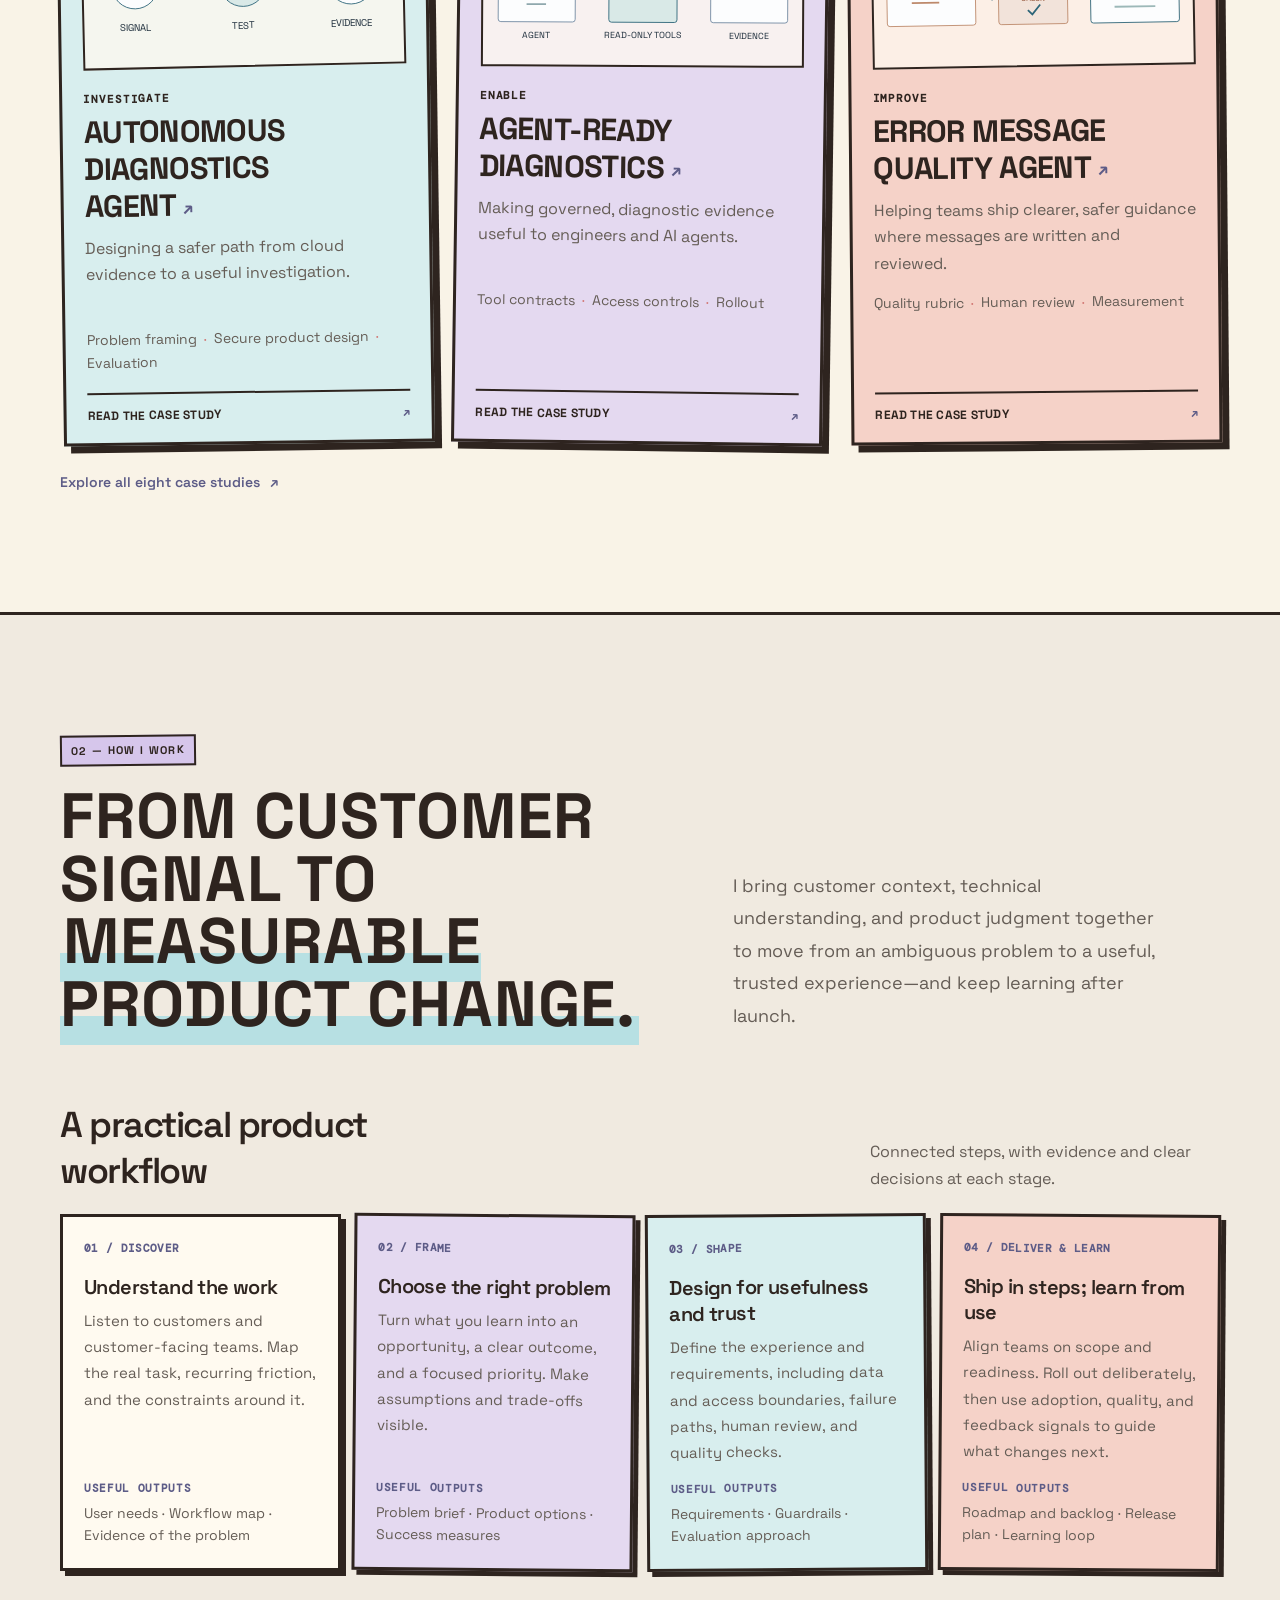
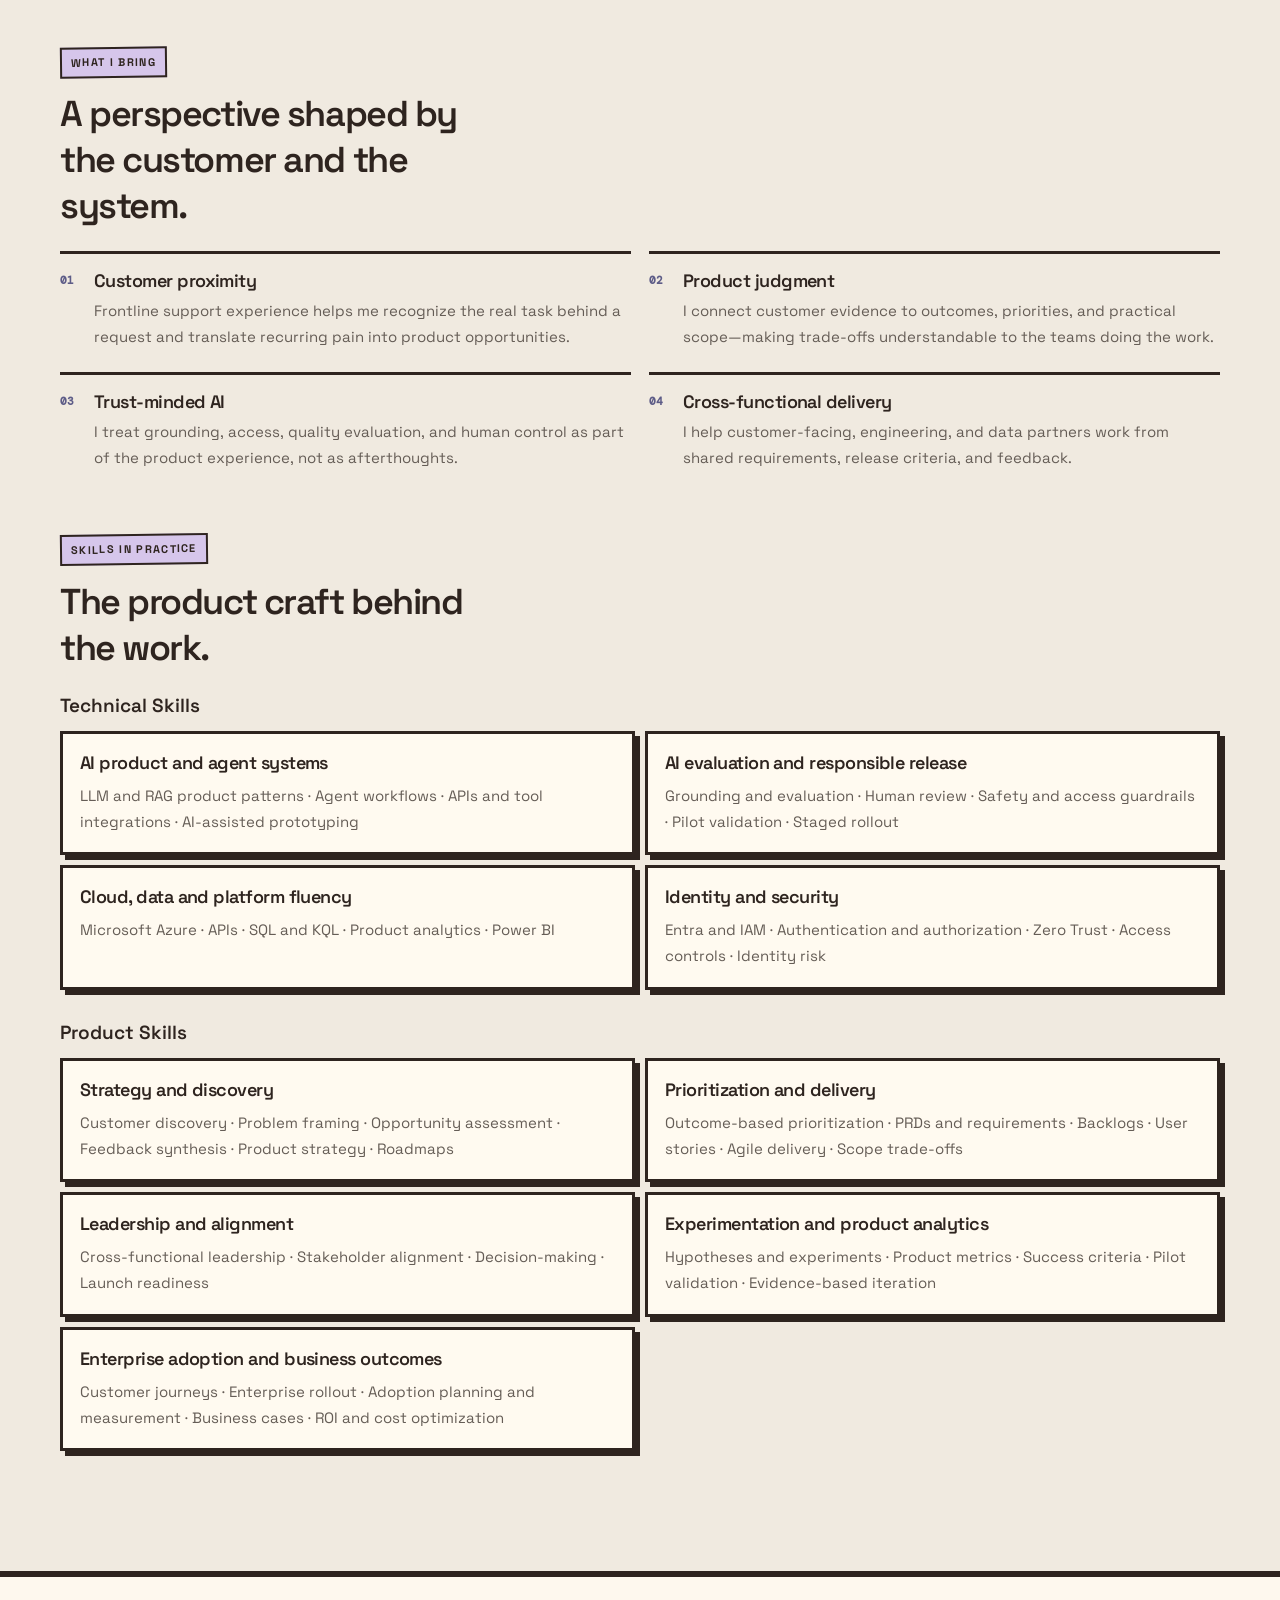
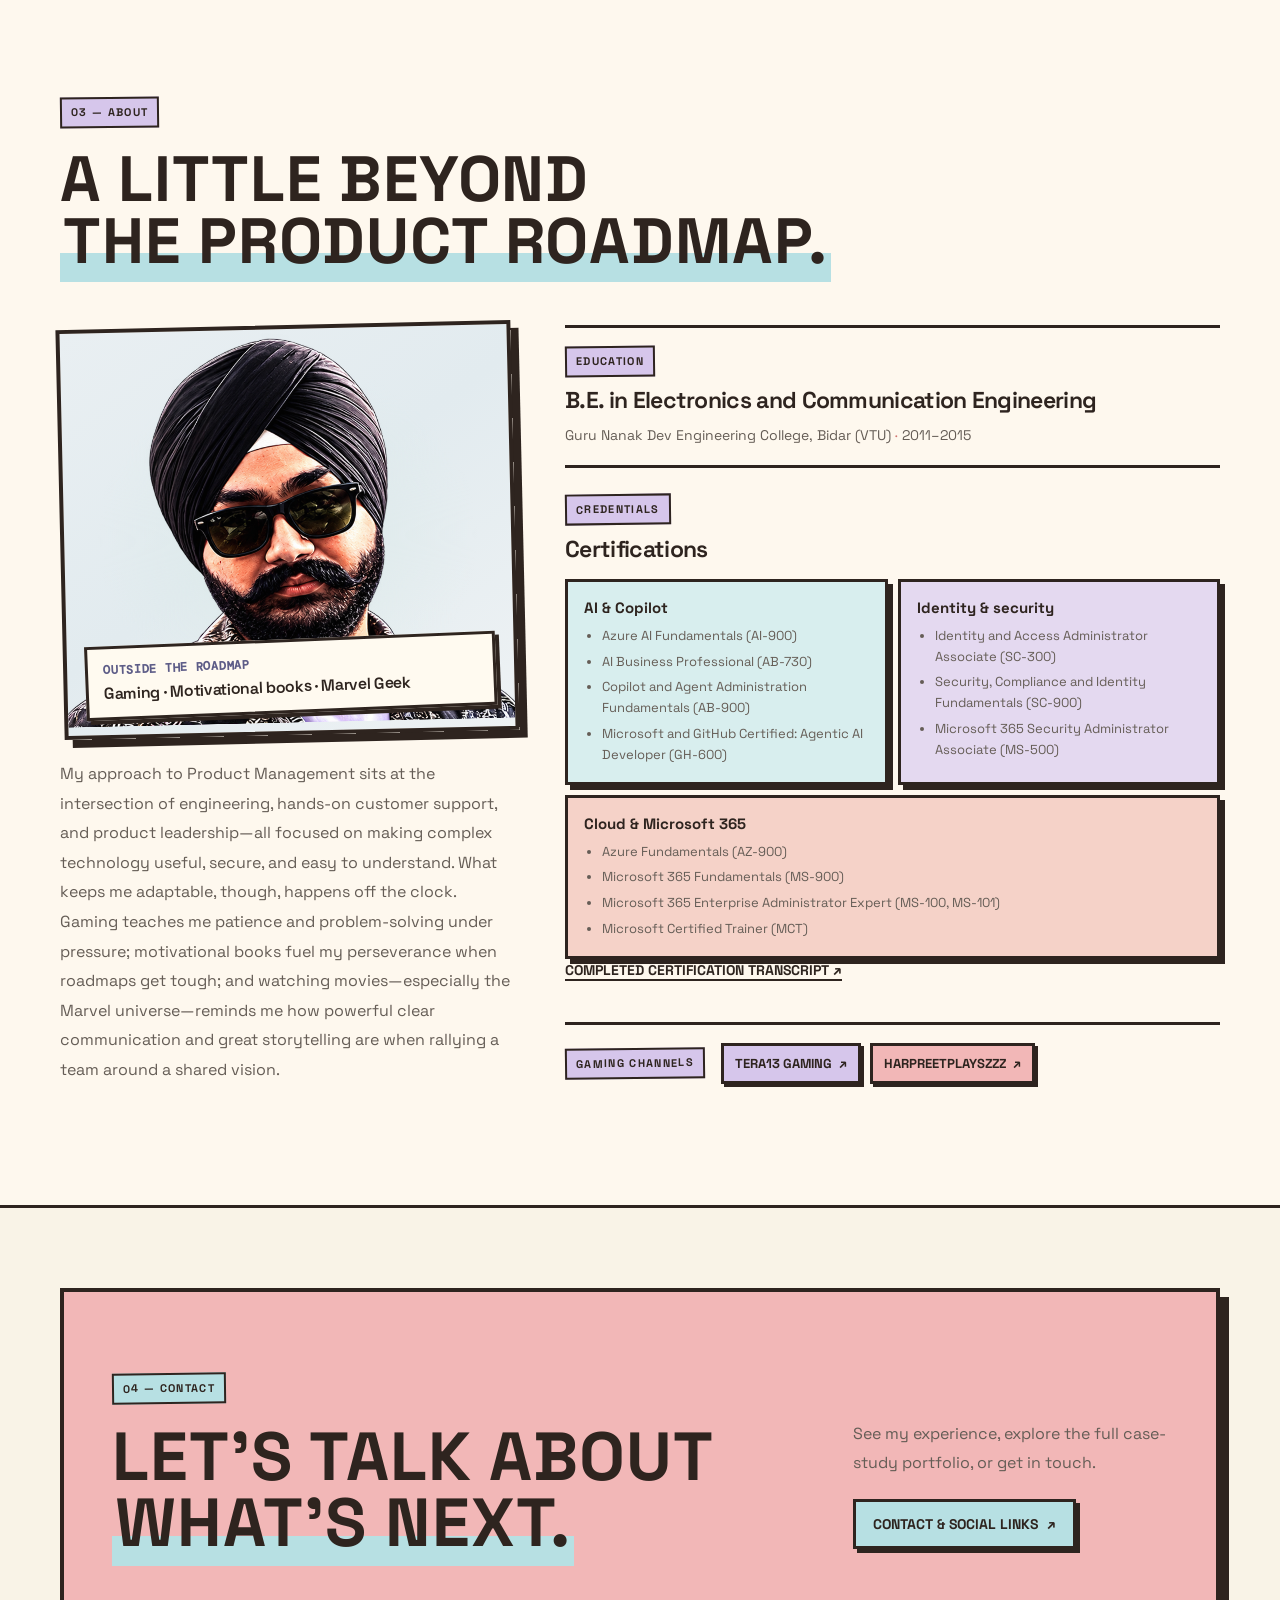
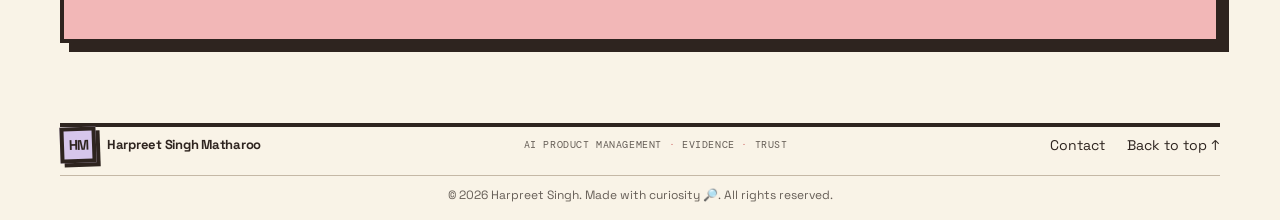
==== commit 47740c37: "Add GH-600 to home page credentials Co-authored-by: Copilot <223556219+Copilot@users.noreply.github." ====
--- a/index.html
+++ b/index.html
@@ -365,6 +365,7 @@
                       <li>Azure AI Fundamentals (AI-900)</li>
                       <li>AI Business Professional (AB-730)</li>
                       <li>Copilot and Agent Administration Fundamentals (AB-900)</li>
+                      <li>Microsoft and GitHub Certified: Agentic AI Developer (GH-600)</li>
                     </ul>
                   </div>
                   <div class="credential-group">
@@ -385,6 +386,7 @@
                     </ul>
                   </div>
                 </div>
+                <p><a class="text-link" href="https://learn.microsoft.com/en-us/users/harpreet-msft/transcript/vy0k4ino2ljrylp" target="_blank" rel="noopener noreferrer">Completed Certification Transcript <span aria-hidden="true">↗</span></a></p>
               </section>
 
               <div class="about-channels">
